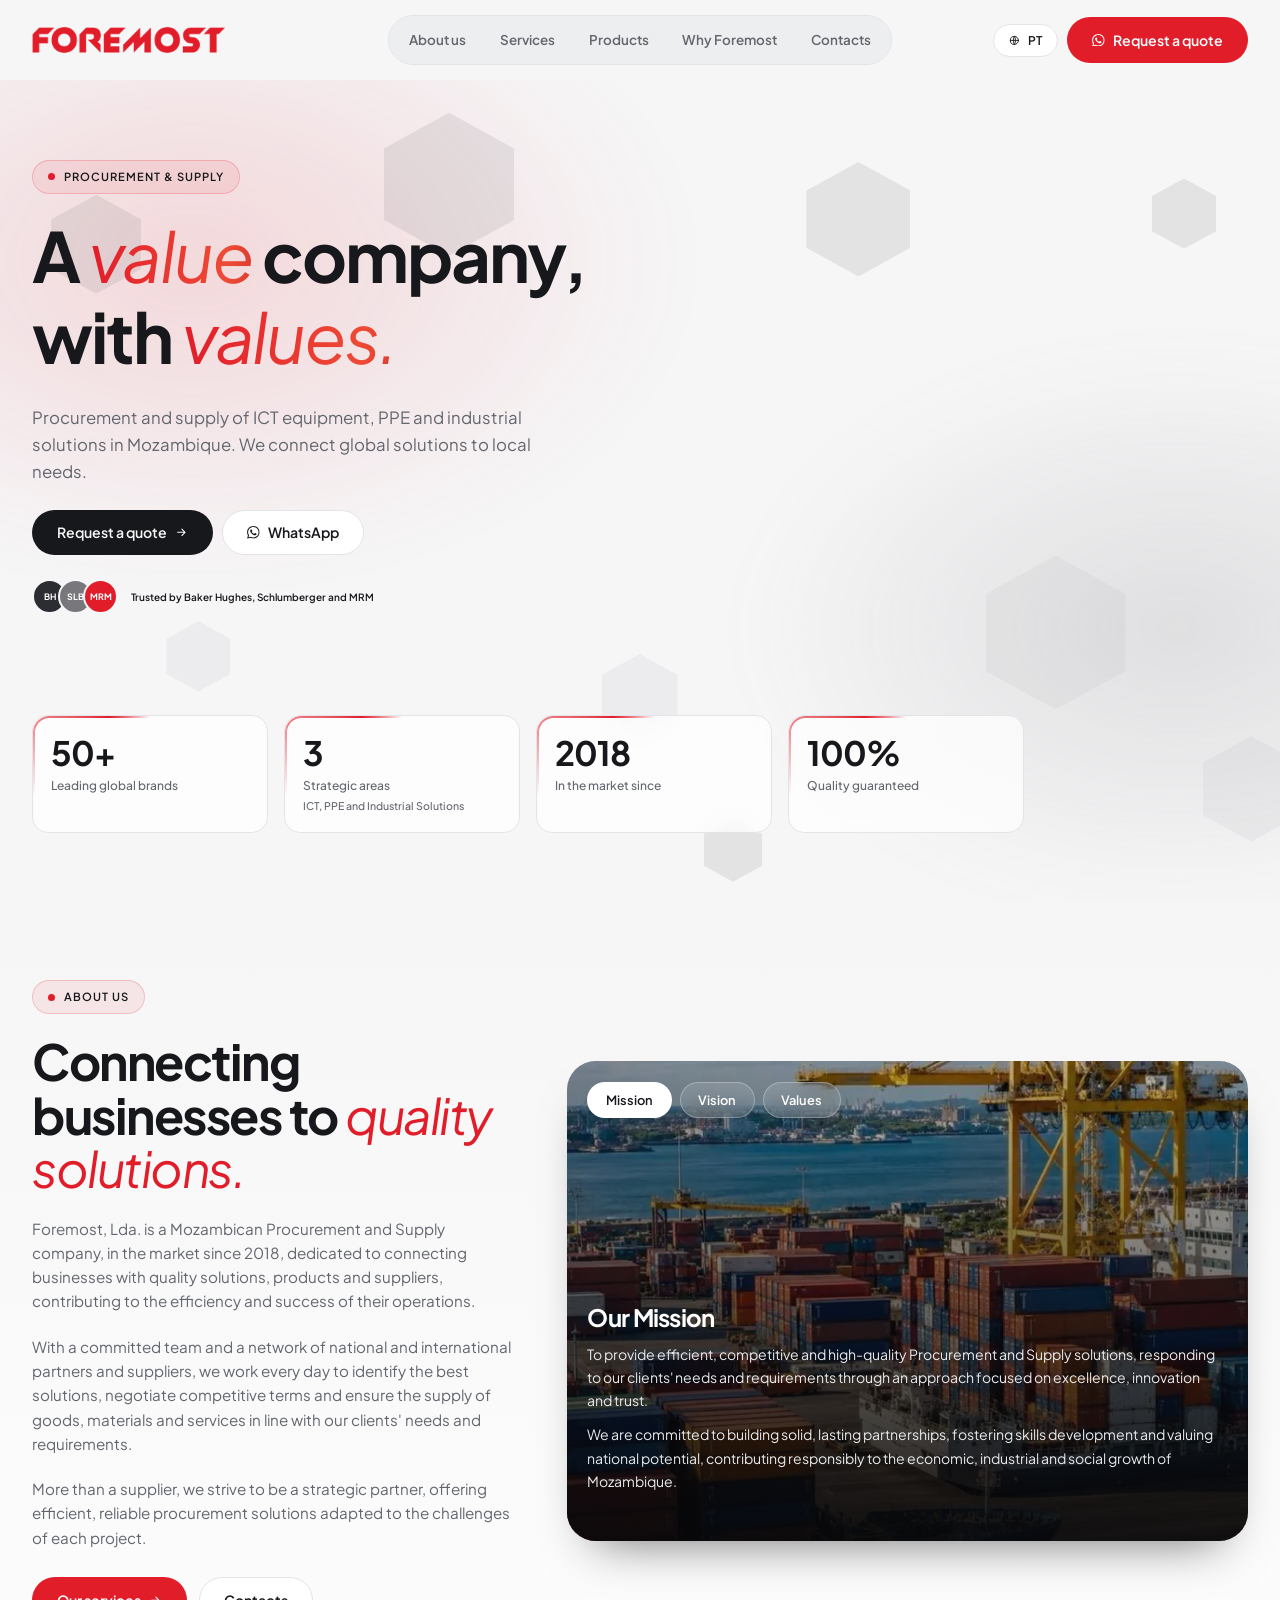
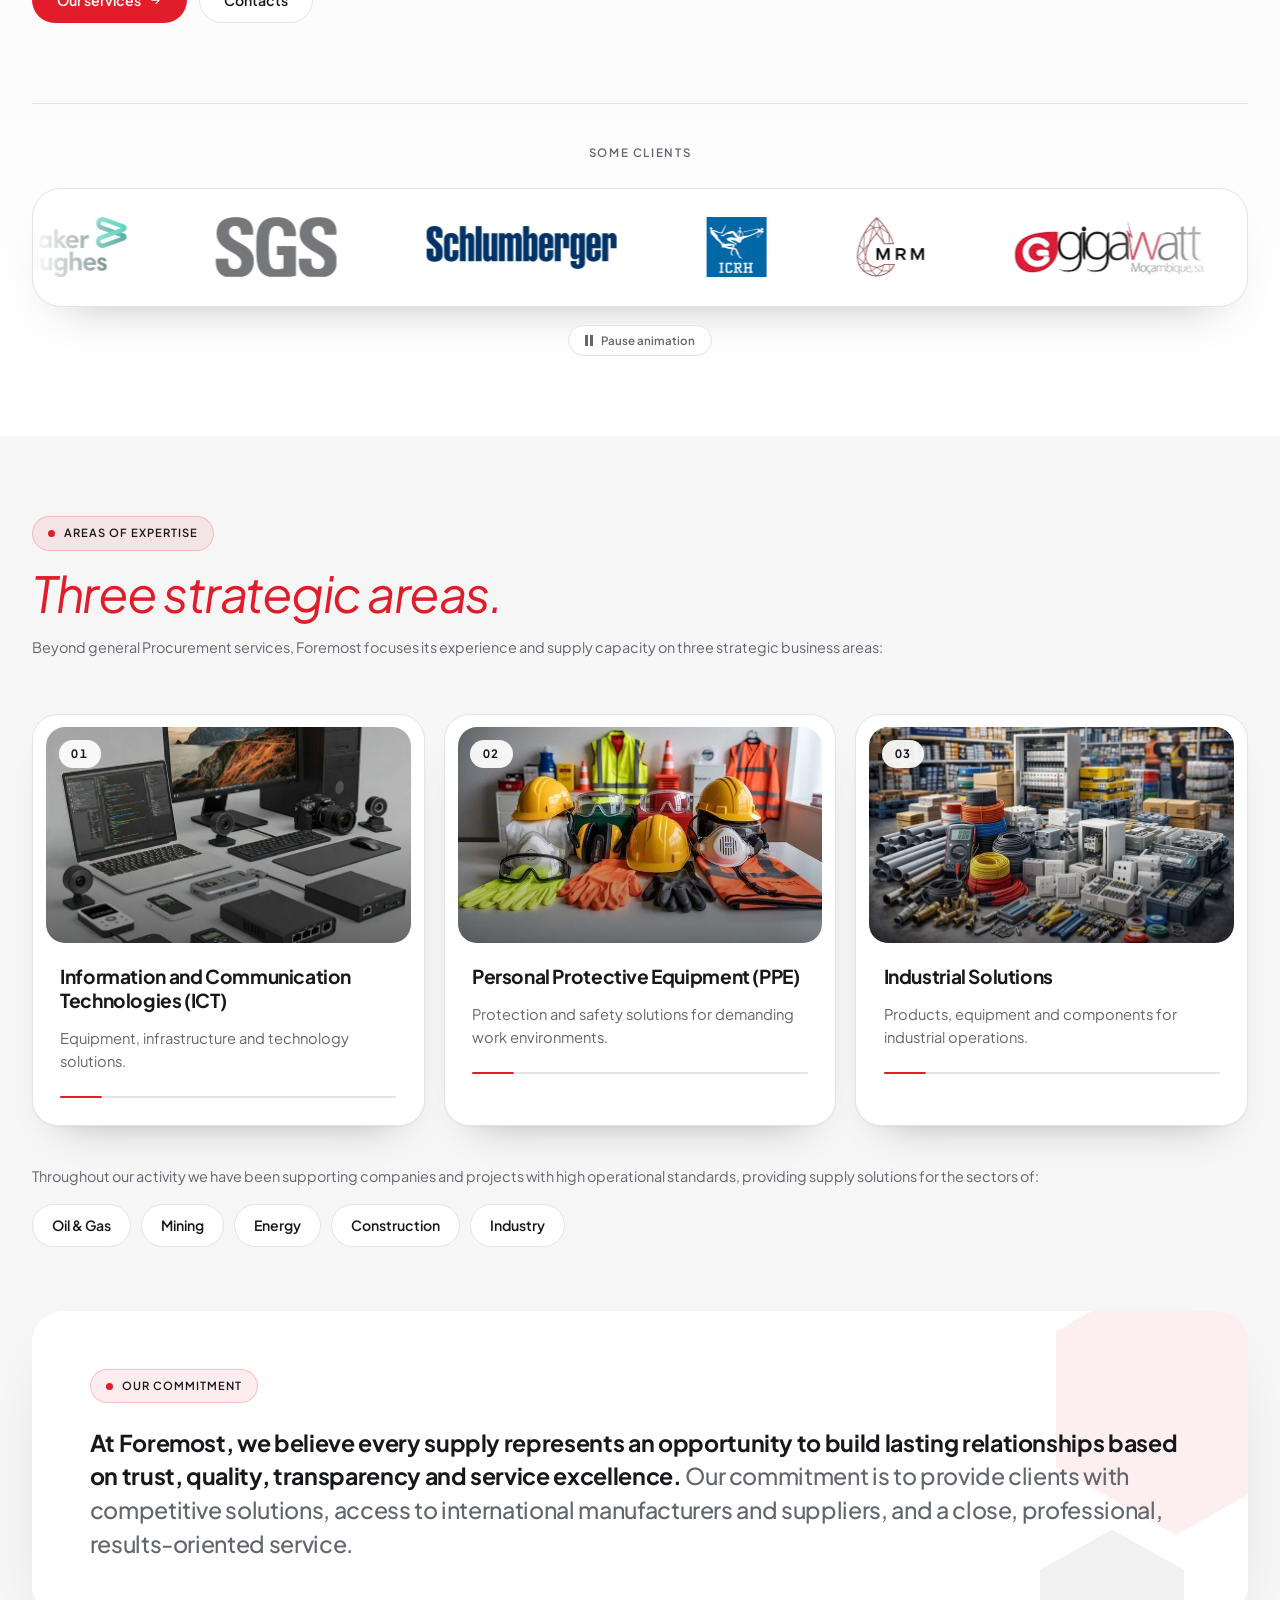
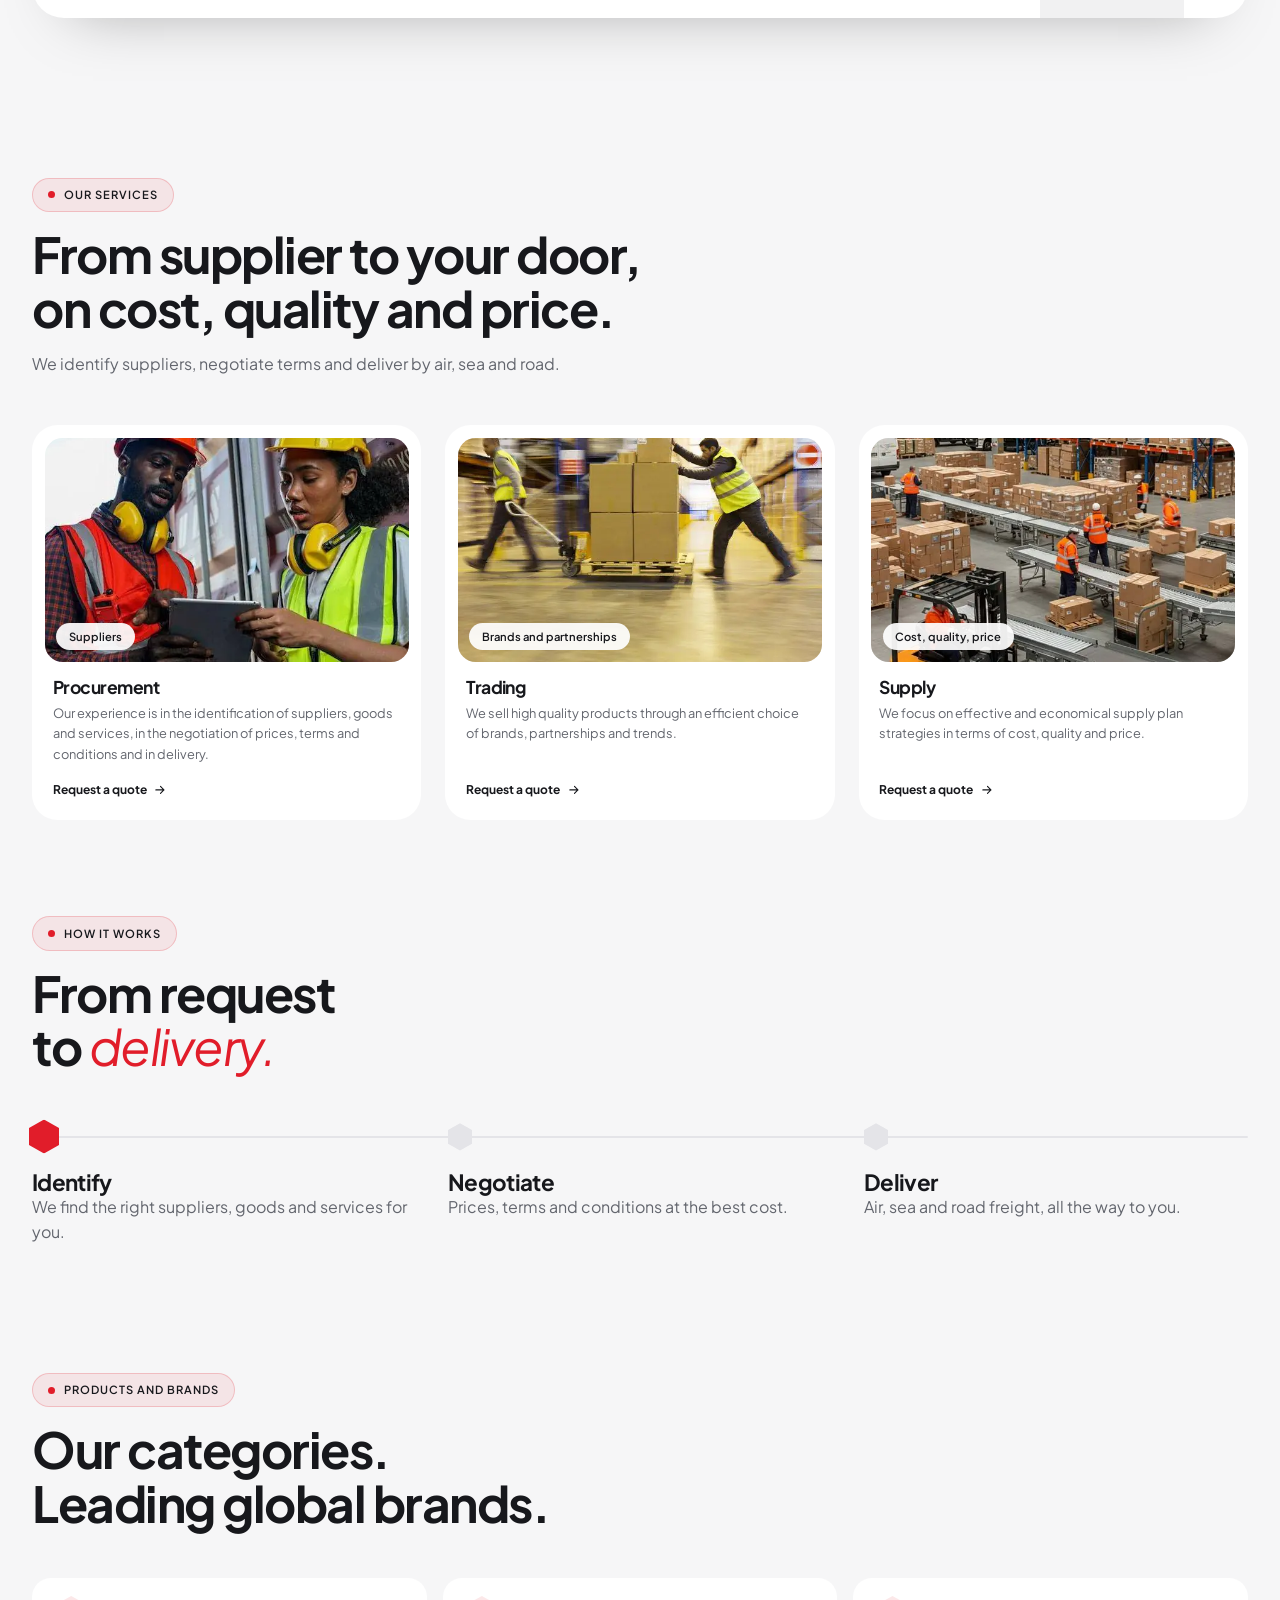
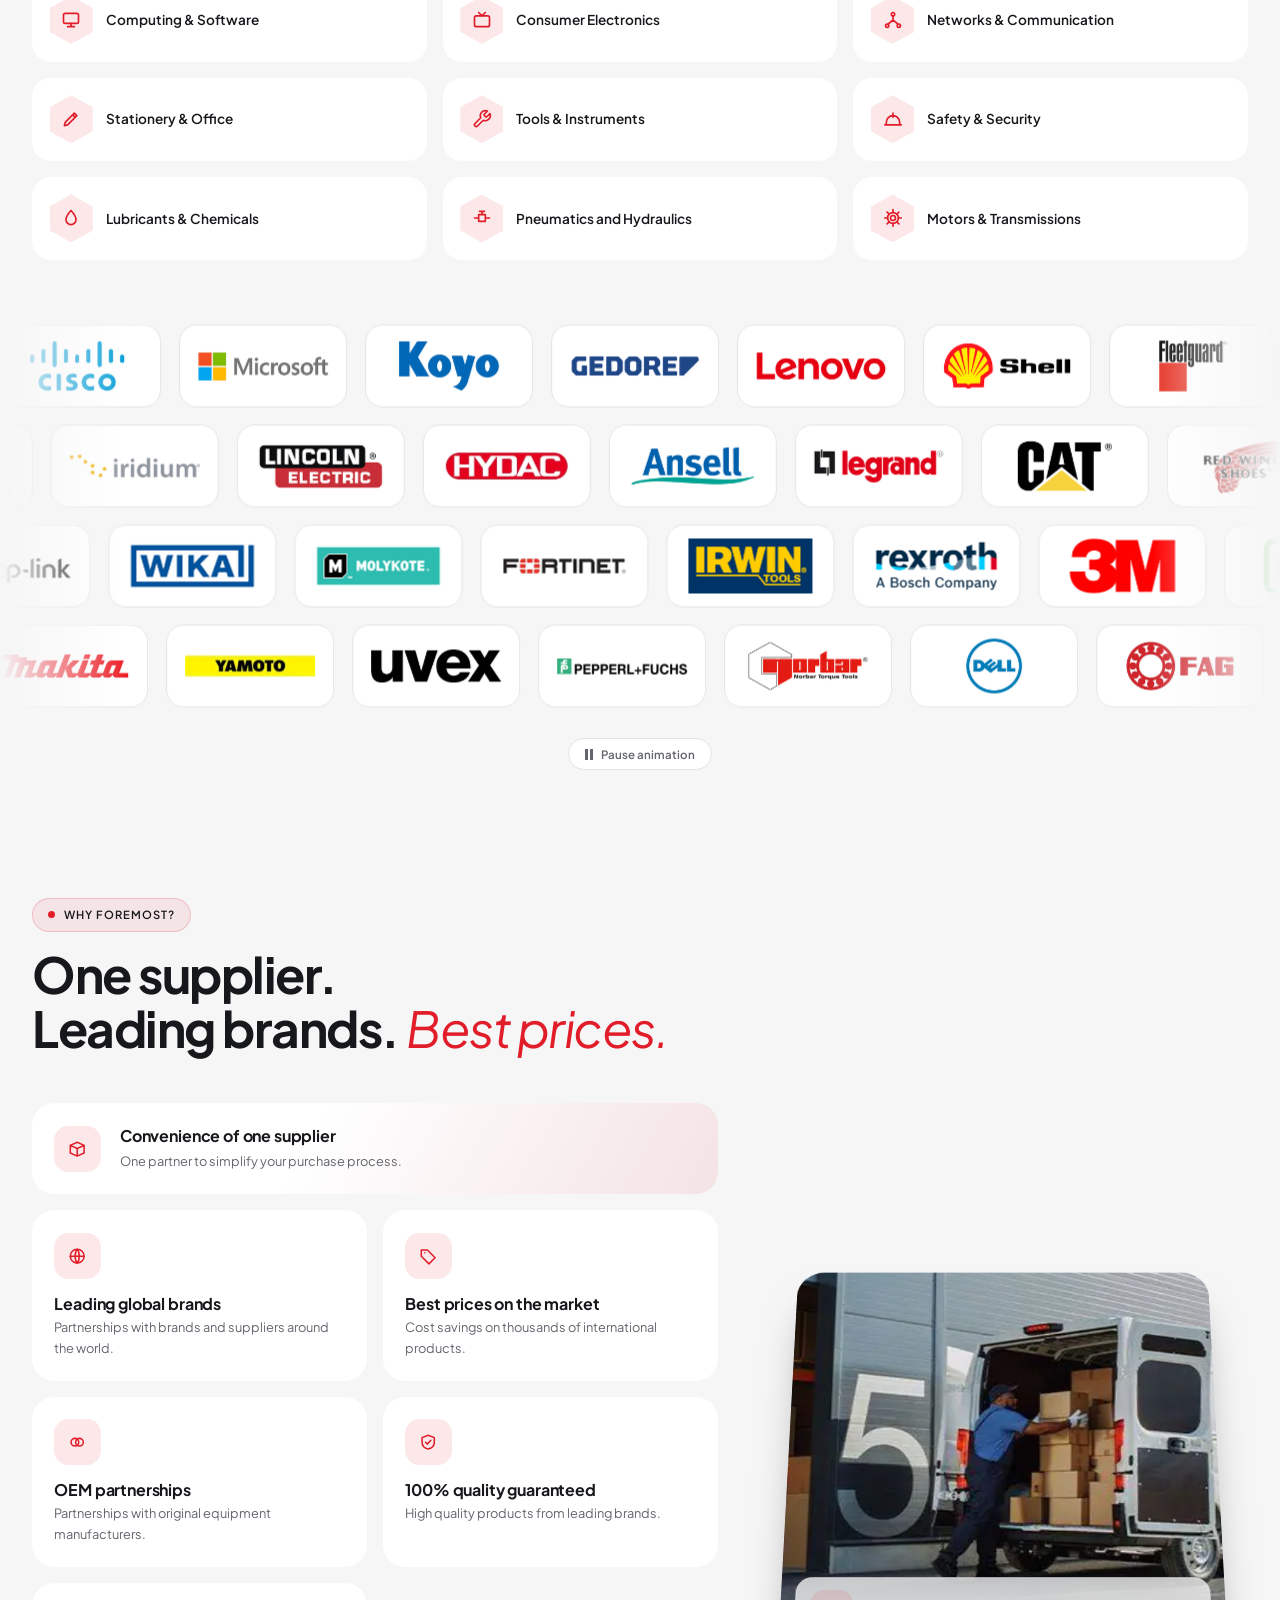
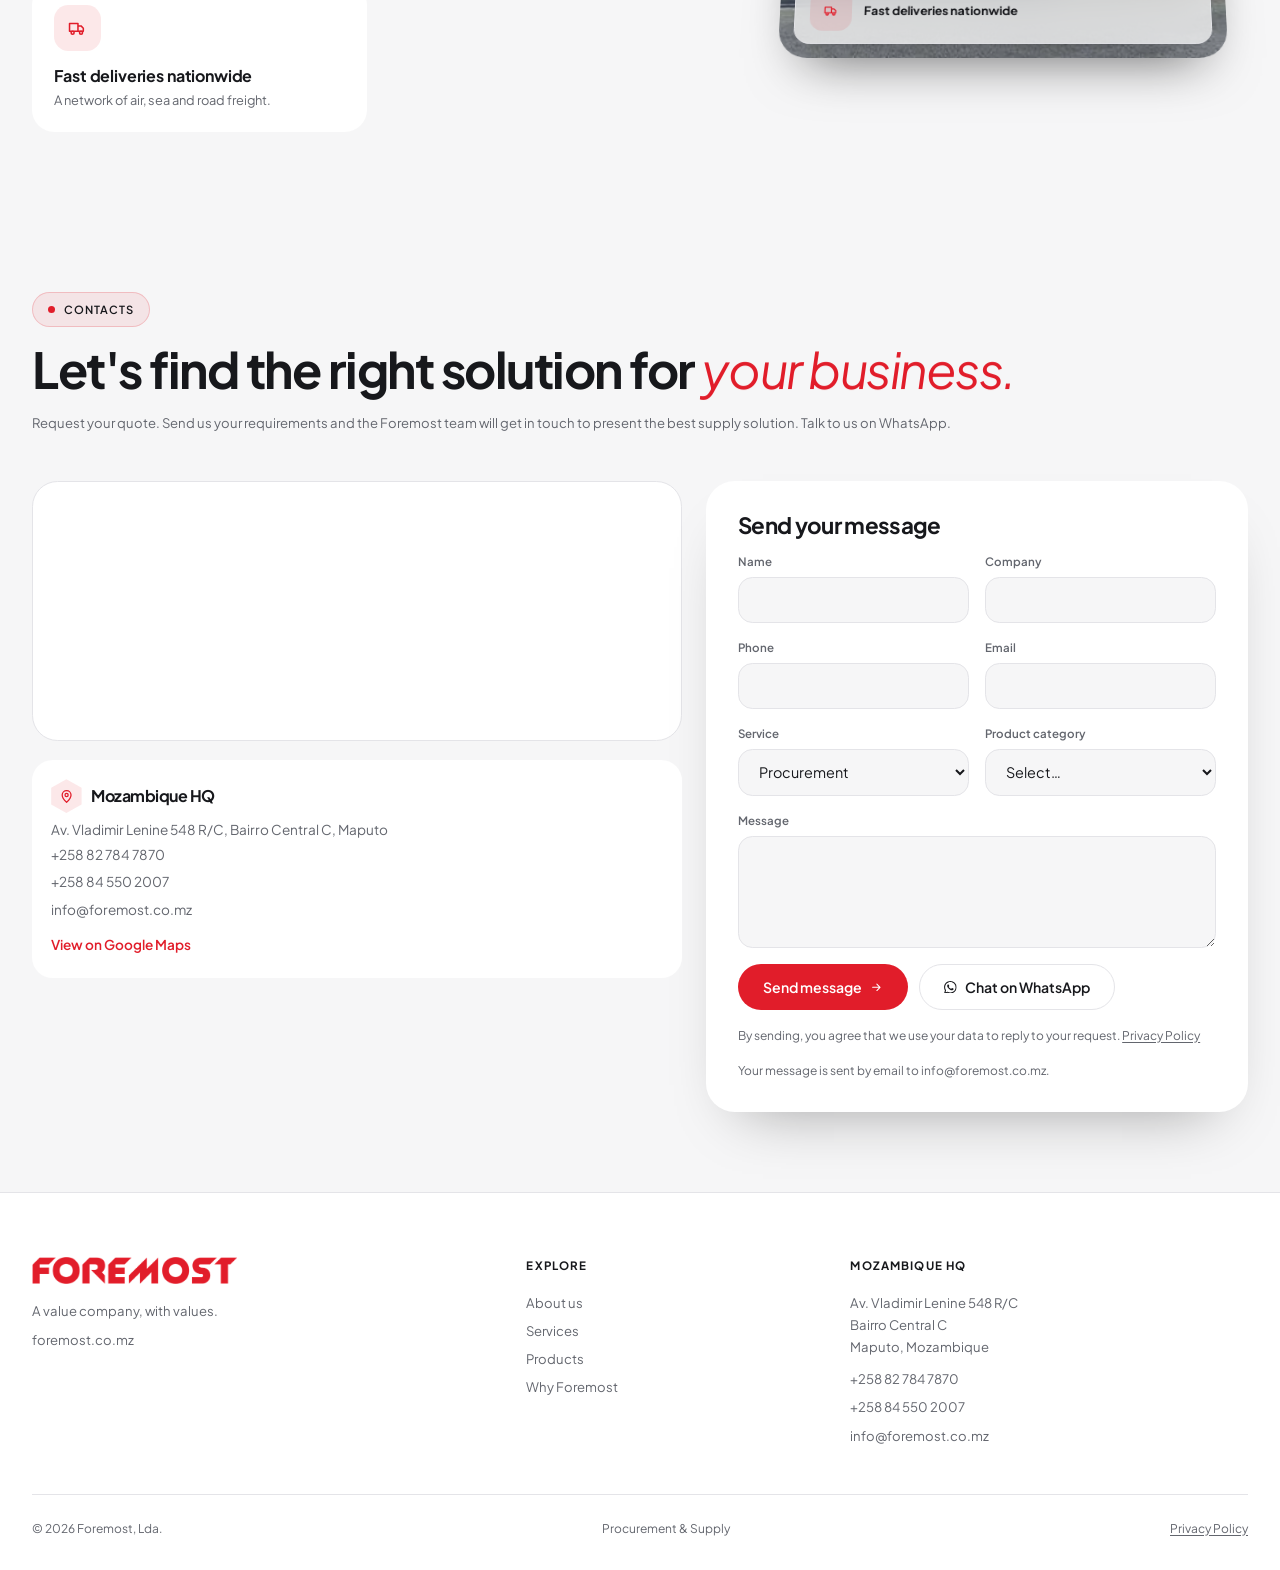
==== en/index.html @ 1b9dd045 "first commit" ====
<!DOCTYPE html>
<html lang="en">
<head>
<meta charset="utf-8">
<meta name="viewport" content="width=device-width,initial-scale=1,viewport-fit=cover">
<title>Foremost | Procurement &amp; Supply in Mozambique</title>
<meta name="description" content="Foremost, Lda. is a Mozambican procurement and supply company in Maputo. ICT, PPE and industrial solutions for oil &amp; gas, mining, energy and construction.">
<meta name="keywords" content="procurement Mozambique, industrial supply Mozambique, PPE supplier Maputo, ICT equipment supplier Maputo, electrical and industrial materials, oil and gas supplies, mining supplies, sourcing and supply, import equipment Mozambique, air sea road freight, procurement company Maputo, Foremost">
<meta name="author" content="Foremost, Lda.">
<meta name="robots" content="index,follow,max-image-preview:large,max-snippet:-1,max-video-preview:-1">
<meta name="theme-color" content="#f6f6f7">
<meta name="color-scheme" content="light">
<meta name="format-detection" content="telephone=no">
<link rel="canonical" href="https://foremost.co.mz/en/">
<link rel="alternate" hreflang="pt-MZ" href="https://foremost.co.mz/">
<link rel="alternate" hreflang="en" href="https://foremost.co.mz/en/">
<link rel="alternate" hreflang="x-default" href="https://foremost.co.mz/">
<meta property="og:type" content="website">
<meta property="og:site_name" content="Foremost">
<meta property="og:locale" content="en_US">
<meta property="og:locale:alternate" content="pt_PT">
<meta property="og:title" content="Foremost | Procurement &amp; Supply in Mozambique">
<meta property="og:description" content="Foremost, Lda. is a Mozambican procurement and supply company in Maputo. ICT, PPE and industrial solutions for oil &amp; gas, mining, energy and construction.">
<meta property="og:url" content="https://foremost.co.mz/en/">
<meta property="og:image" content="https://foremost.co.mz/assets/images/og-foremost.jpg">
<meta property="og:image:type" content="image/jpeg">
<meta property="og:image:width" content="1200">
<meta property="og:image:height" content="630">
<meta property="og:image:alt" content="Foremost: procurement and supply in Mozambique">
<meta name="twitter:card" content="summary_large_image">
<meta name="twitter:title" content="Foremost | Procurement &amp; Supply in Mozambique">
<meta name="twitter:description" content="Foremost, Lda. is a Mozambican procurement and supply company in Maputo. ICT, PPE and industrial solutions for oil &amp; gas, mining, energy and construction.">
<meta name="twitter:image" content="https://foremost.co.mz/assets/images/og-foremost.jpg">
<link rel="icon" href="../favicon.ico" sizes="any">
<link rel="icon" type="image/png" sizes="32x32" href="../assets/icons/favicon-32.png">
<link rel="apple-touch-icon" href="../assets/icons/apple-touch-icon.png">
<link rel="manifest" href="../manifest.webmanifest">
<link rel="preload" href="../assets/fonts/plus-jakarta-sans-latin-wght-normal.woff2" as="font" type="font/woff2" crossorigin>
<link rel="preload" href="../assets/fonts/plus-jakarta-sans-latin-wght-italic.woff2" as="font" type="font/woff2" crossorigin>
<link rel="stylesheet" href="../assets/css/styles.css?v=82f086fb">
<script>document.documentElement.classList.add('js');setTimeout(function(){var h=document.documentElement.classList;h.contains('ready')||h.remove('js')},6000)</script>
<script type="application/ld+json">{"@context":"https://schema.org","@graph":[{"@type":["Organization","LocalBusiness"],"@id":"https://foremost.co.mz/#organization","name":"Foremost","legalName":"Foremost, Lda.","url":"https://foremost.co.mz/","logo":{"@type":"ImageObject","url":"https://foremost.co.mz/assets/icons/icon-512.png","width":512,"height":512},"image":"https://foremost.co.mz/assets/images/og-foremost.jpg","slogan":"A value company, with values.","foundingDate":"2018","description":"Foremost, Lda. is a Mozambican procurement and supply company in Maputo. ICT, PPE and industrial solutions for oil & gas, mining, energy and construction.","email":"info@foremost.co.mz","telephone":["+258827847870","+258845502007"],"address":{"@type":"PostalAddress","streetAddress":"Av. Vladimir Lenine 548 R/C, Bairro Central C","addressLocality":"Maputo","addressCountry":"MZ"},"areaServed":{"@type":"Country","name":"Mozambique"},"knowsAbout":["Procurement","Supply","Trading","ICT equipment","Personal protective equipment (PPE)","Industrial solutions","Oil & Gas","Mining","Energy","Construction"],"contactPoint":[{"@type":"ContactPoint","contactType":"sales","telephone":"+258827847870","email":"info@foremost.co.mz","areaServed":"MZ","availableLanguage":["pt","en"]}],"hasOfferCatalog":{"@type":"OfferCatalog","name":"Services and product categories","itemListElement":[{"@type":"Offer","itemOffered":{"@type":"Service","name":"Procurement","provider":{"@id":"https://foremost.co.mz/#organization"},"areaServed":"MZ"}},{"@type":"Offer","itemOffered":{"@type":"Service","name":"Trading","provider":{"@id":"https://foremost.co.mz/#organization"},"areaServed":"MZ"}},{"@type":"Offer","itemOffered":{"@type":"Service","name":"Supply","provider":{"@id":"https://foremost.co.mz/#organization"},"areaServed":"MZ"}},{"@type":"OfferCatalog","name":"Computing & Software"},{"@type":"OfferCatalog","name":"Consumer Electronics"},{"@type":"OfferCatalog","name":"Networks & Communication"},{"@type":"OfferCatalog","name":"Stationery & Office"},{"@type":"OfferCatalog","name":"Tools & Instruments"},{"@type":"OfferCatalog","name":"Safety & Security"},{"@type":"OfferCatalog","name":"Lubricants & Chemicals"},{"@type":"OfferCatalog","name":"Pneumatics and Hydraulics"},{"@type":"OfferCatalog","name":"Motors & Transmissions"}]}},{"@type":"WebSite","@id":"https://foremost.co.mz/#website","url":"https://foremost.co.mz/","name":"Foremost","inLanguage":["pt-MZ","en"],"publisher":{"@id":"https://foremost.co.mz/#organization"}},{"@type":"WebPage","@id":"https://foremost.co.mz/en/#webpage","url":"https://foremost.co.mz/en/","name":"Foremost | Procurement & Supply in Mozambique","description":"Foremost, Lda. is a Mozambican procurement and supply company in Maputo. ICT, PPE and industrial solutions for oil & gas, mining, energy and construction.","inLanguage":"en","isPartOf":{"@id":"https://foremost.co.mz/#website"},"about":{"@id":"https://foremost.co.mz/#organization"},"primaryImageOfPage":{"@type":"ImageObject","url":"https://foremost.co.mz/assets/images/og-foremost.jpg"}}]}</script>
</head>
<body>
<a class="skip" href="#main">Skip to content</a><i aria-hidden="true" id="pg"></i><svg aria-hidden="true" height="0" style="position:absolute" width="0"><defs><symbol id="a" viewBox="0 0 24 24"><path d="M5 12h14M13 6l6 6-6 6"></path></symbol>
<symbol id="mn" viewBox="0 0 24 24"><path d="M4 7h16M4 12h16M4 17h16"></path></symbol>
<symbol id="bx" viewBox="0 0 24 24"><path d="M3 7l9-4 9 4-9 4-9-4zM3 7v10l9 4 9-4V7M12 11v10"></path></symbol>
<symbol id="gl" viewBox="0 0 24 24"><circle cx="12" cy="12" r="9"></circle><path d="M3 12h18M12 3c3.5 3.5 3.5 14.5 0 18M12 3c-3.5 3.5-3.5 14.5 0 18"></path></symbol>
<symbol id="tg" viewBox="0 0 24 24"><path d="M3 12V4h8l10 10-8 8L3 12zM7.5 7.5h.01"></path></symbol>
<symbol id="lk" viewBox="0 0 24 24"><circle cx="9" cy="12" r="5"></circle><circle cx="15" cy="12" r="5"></circle></symbol>
<symbol id="sh" viewBox="0 0 24 24"><path d="M12 3l8 3v6c0 5-3.5 8-8 9-4.5-1-8-4-8-9V6l8-3zM8.5 12l2.5 2.5 4.5-5"></path></symbol>
<symbol id="tr" viewBox="0 0 24 24"><path d="M2 6h11v10H2zM13 9h4l3 3v4h-7"></path><circle cx="6" cy="18" r="2"></circle><circle cx="17" cy="18" r="2"></circle></symbol>
<symbol id="sp" viewBox="0 0 24 24"><path d="M3 17l2 3h14l2-3-9-3-9 3zM6 13V8h12v5M12 4v4"></path></symbol>
<symbol id="pl" viewBox="0 0 24 24"><path d="M21 16v-2l-8-5V4a1.5 1.5 0 00-3 0v5l-8 5v2l8-2.5V19l-2 1.5V22l3.5-1 3.5 1v-1.5L13 19v-5.5l8 2.5z"></path></symbol>
<symbol id="c0" viewBox="0 0 24 24"><rect height="12" rx="2" width="18" x="3" y="4"></rect><path d="M8 20h8M12 16v4"></path></symbol>
<symbol id="c1" viewBox="0 0 24 24"><rect height="13" rx="2" width="18" x="3" y="7"></rect><path d="M8 3l4 4 4-4"></path></symbol>
<symbol id="c2" viewBox="0 0 24 24"><circle cx="12" cy="5" r="2"></circle><circle cx="5" cy="19" r="2"></circle><circle cx="19" cy="19" r="2"></circle><path d="M12 7v5M12 12l-6 5M12 12l6 5"></path></symbol>
<symbol id="c3" viewBox="0 0 24 24"><path d="M4 20l1-4L16 5l3 3L8 19l-4 1zM14 7l3 3"></path></symbol>
<symbol id="c4" viewBox="0 0 24 24"><path d="M3 11v2a1 1 0 001 1h2l7 4V6L6 10H4a1 1 0 00-1 1zM16 9a4 4 0 010 6M19 7a7 7 0 010 10"></path></symbol>
<symbol id="c5" viewBox="0 0 24 24"><path d="M14.7 6.3a1 1 0 000 1.4l1.6 1.6a1 1 0 001.4 0l3.77-3.77a6 6 0 01-7.94 7.94l-6.91 6.91a2.12 2.12 0 01-3-3l6.91-6.91a6 6 0 017.94-7.94l-3.76 3.76z"></path></symbol>
<symbol id="c6" viewBox="0 0 24 24"><path d="M12 3l1.8 5.2L19 10l-5.2 1.8L12 17l-1.8-5.2L5 10l5.2-1.8zM19 16l.8 2.2L22 19l-2.2.8L19 22l-.8-2.2L16 19l2.2-.8z"></path></symbol>
<symbol id="c7" viewBox="0 0 24 24"><path d="M2 19h20M4 19v-3a8 8 0 0116 0v3M12 5v5"></path></symbol>
<symbol id="c8" viewBox="0 0 24 24"><path d="M12 3s6 6.5 6 11a6 6 0 01-12 0c0-4.5 6-11 6-11z"></path></symbol>
<symbol id="c9" viewBox="0 0 24 24"><path d="M3 12h5M16 12h5M8 8h8v8H8zM12 8V4M9 4h6"></path></symbol>
<symbol id="c10" viewBox="0 0 24 24"><path d="M9 3h6M10 3v6L4.5 19a1.5 1.5 0 001.3 2.2h12.4a1.5 1.5 0 001.3-2.2L14 9V3M7.5 15h9"></path></symbol>
<symbol id="c11" viewBox="0 0 24 24"><circle cx="12" cy="12" r="3"></circle><circle cx="12" cy="12" r="6.5"></circle><path d="M12 2v3.5M12 18.5V22M2 12h3.5M18.5 12H22M4.9 4.9l2.5 2.5M16.6 16.6l2.5 2.5M4.9 19.1l2.5-2.5M16.6 7.4l2.5-2.5"></path></symbol>
<symbol id="wa" viewBox="0 0 24 24"><path d="M17.472 14.382c-.297-.149-1.758-.867-2.03-.967-.273-.099-.471-.148-.67.15-.197.297-.767.966-.94 1.164-.173.199-.347.223-.644.075-.297-.15-1.255-.463-2.39-1.475-.883-.788-1.48-1.761-1.653-2.059-.173-.297-.018-.458.13-.606.134-.133.298-.347.446-.52.149-.174.198-.298.298-.497.099-.198.05-.371-.025-.52-.075-.149-.669-1.612-.916-2.207-.242-.579-.487-.5-.669-.51-.173-.008-.371-.01-.57-.01-.198 0-.52.074-.792.372-.272.297-1.04 1.016-1.04 2.479 0 1.462 1.065 2.875 1.213 3.074.149.198 2.096 3.2 5.077 4.487.709.306 1.262.489 1.694.625.712.227 1.36.195 1.871.118.571-.085 1.758-.719 2.006-1.413.248-.694.248-1.289.173-1.413-.074-.124-.272-.198-.57-.347m-5.421 7.403h-.004a9.87 9.87 0 01-5.031-1.378l-.361-.214-3.741.982.998-3.648-.235-.374a9.86 9.86 0 01-1.51-5.26c.001-5.45 4.436-9.884 9.888-9.884 2.64 0 5.122 1.03 6.988 2.898a9.825 9.825 0 012.893 6.994c-.003 5.45-4.437 9.884-9.885 9.884m8.413-18.297A11.815 11.815 0 0012.05 0C5.495 0 .16 5.335.157 11.892c0 2.096.547 4.142 1.588 5.945L.057 24l6.305-1.654a11.882 11.882 0 005.683 1.448h.005c6.554 0 11.89-5.335 11.893-11.893a11.821 11.821 0 00-3.48-8.413Z"></path></symbol>
<symbol id="pn" viewBox="0 0 24 24"><path d="M12 21s7-6.2 7-11.5A7 7 0 005 9.5C5 14.8 12 21 12 21z"></path><circle cx="12" cy="9.5" r="2.5"></circle></symbol>
</defs></svg>
<header class="nv"><div class="w"><a aria-label="Foremost, home page" href="./"><img alt="Foremost" class="lg-h" decoding="async" fetchpriority="high" height="69" src="../assets/images/foremost-logo.webp" width="520"/></a><nav aria-label="Main" class="nk"><i class="nb"></i><a href="#sobre">About us</a><a href="#servicos">Services</a><a href="#produtos">Products</a><a href="#porque">Why Foremost</a><a href="#contactos">Contacts</a></nav>
<div style="display:flex;gap:.6rem;align-items:center"><a class="b o sm" data-base="../" href="../" hreflang="pt" id="lg" lang="pt"><svg aria-hidden="true" class="i" focusable="false"><use href="#gl"></use></svg>
<b>PT</b><span class="sr-only"> (Português)</span></a><a class="b r hd wl" href="https://wa.me/258827847870?text=Hello%20Foremost%21%20I%20would%20like%20to%20request%20a%20quote." rel="noopener noreferrer" target="_blank"><svg aria-hidden="true" class="i wa" focusable="false"><use href="#wa"></use></svg>
<span>Request a quote</span><span class="sr-only"> (opens WhatsApp in a new window)</span></a><button aria-controls="sm" aria-expanded="false" aria-haspopup="dialog" aria-label="Menu" class="b o sm" id="mbt" type="button"><span>Menu</span><i class="sm-ic"></i></button></div>
</div>
</header>
<div aria-label="Menu" aria-modal="true" id="sm" role="dialog"><div aria-hidden="true" class="sm-bd"></div>
<div aria-hidden="true" class="sm-pre" style="background:#b5b5b9"></div>
<div aria-hidden="true" class="sm-pre" style="background:#e11d2a"></div>
<nav aria-label="Menu" class="sm-p"><button aria-label="Close menu" class="b o sm sm-x" type="button"><span>Close</span><i class="sm-ic"></i></button><ul class="sm-l"><li><a href="#"><span class="sm-it">Home</span></a></li>
<li><a href="#sobre"><span class="sm-it">About us</span></a></li>
<li><a href="#servicos"><span class="sm-it">Services</span></a></li>
<li><a href="#produtos"><span class="sm-it">Products</span></a></li>
<li><a href="#porque"><span class="sm-it">Why Foremost</span></a></li>
<li><a href="#contactos"><span class="sm-it">Contacts</span></a></li>
</ul>
<div class="sm-b"><a class="b r sm-c wl" href="https://wa.me/258827847870?text=Hello%20Foremost%21%20I%20would%20like%20to%20request%20a%20quote." rel="noopener noreferrer" target="_blank"><span>Request a quote</span><svg aria-hidden="true" class="i" focusable="false"><use href="#a"></use></svg>
<span class="sr-only"> (opens WhatsApp in a new window)</span></a><div class="sm-s"><h4>Contacts</h4>
<a href="mailto:info@foremost.co.mz">info@foremost.co.mz</a><a href="tel:+258827847870">+258&nbsp;82&nbsp;784&nbsp;7870</a><a href="tel:+258845502007">+258&nbsp;84&nbsp;550&nbsp;2007</a><a href="https://foremost.co.mz/">foremost.co.mz</a></div>
</div>
</nav>
</div>
<main id="main" tabindex="-1"><section aria-labelledby="h-hero" class="hero"><div aria-hidden="true" class="hxs"></div>
<div class="w"><div class="hg"><div class="hl"><span class="pill fi" style="--i:0">Procurement &amp; Supply</span><h1 id="h-hero"><span class="ln" style="--i:0"><b>A <em>value</em> company,</b></span> <span class="ln" style="--i:1"><b>with <em>values.</em></b></span></h1>
<p class="fi" style="--i:2">Procurement and supply of ICT equipment, PPE and industrial solutions in Mozambique. We connect global solutions to local needs.</p>
<div class="fm fi" style="--i:3"><a class="b wl" href="https://wa.me/258827847870?text=Hello%20Foremost%21%20I%20would%20like%20to%20request%20a%20quote." rel="noopener noreferrer" target="_blank"><span>Request a quote</span><svg aria-hidden="true" class="i" focusable="false"><use href="#a"></use></svg>
<span class="sr-only"> (opens WhatsApp in a new window)</span></a><a class="b o wl" href="https://wa.me/258827847870?text=Hello%20Foremost%21%20I%20would%20like%20to%20request%20a%20quote." rel="noopener noreferrer" target="_blank"><svg aria-hidden="true" class="i wa" focusable="false"><use href="#wa"></use></svg>
<span>WhatsApp</span><span class="sr-only"> (opens WhatsApp in a new window)</span></a></div>
<div class="av fi" style="--i:4"><span aria-hidden="true"><b style="background:#2b2d33">BH</b><b style="background:#77777c">SLB</b><b style="background:var(--red)">MRM</b></span><small>Trusted by Baker Hughes, Schlumberger and MRM</small></div>
</div>
<div class="rc"><div class="gv"><canvas aria-label="3D globe with cargo routes to Maputo" id="gc" role="img"></canvas></div>
</div>
</div>
<div class="st4 st"><div class="sc"><b><span class="n" data-s="+" data-to="50">50+</span></b><span>Leading global brands</span></div>
<div class="sc"><b><span class="n" data-to="3">3</span></b><span>Strategic areas</span><small>ICT, PPE and Industrial Solutions</small></div>
<div class="sc"><b><span class="n" data-to="2018">2018</span></b><span>In the market since</span></div>
<div class="sc"><b><span class="n" data-s="%" data-to="100">100%</span></b><span>Quality guaranteed</span></div>
</div>
</div>
</section>
<section aria-labelledby="h-sobre" class="sec g2" id="sobre"><div class="w"><div class="mg"><div class="rv"><span class="pill">About us</span><h2 id="h-sobre">Connecting businesses to <em>quality solutions.</em></h2>
<p>Foremost, Lda. is a Mozambican Procurement and Supply company, in the market since 2018, dedicated to connecting businesses with quality solutions, products and suppliers, contributing to the efficiency and success of their operations.</p>
<p>With a committed team and a network of national and international partners and suppliers, we work every day to identify the best solutions, negotiate competitive terms and ensure the supply of goods, materials and services in line with our clients' needs and requirements.</p>
<p>More than a supplier, we strive to be a strategic partner, offering efficient, reliable procurement solutions adapted to the challenges of each project.</p>
<div class="bs"><a class="b r" href="#servicos"><span>Our services</span><svg aria-hidden="true" class="i" focusable="false"><use href="#a"></use></svg>
</a><a class="b o" href="#contactos">Contacts</a></div>
</div>
<div class="mv rv" id="mv"><img alt="Port with cranes and containers" class="on" decoding="async" height="1300" loading="lazy" src="../assets/images/photos/porto-com-guindastes-e-contentores.webp" width="731"/><img alt="Air cargo at an airport at dusk" decoding="async" height="414" loading="lazy" src="../assets/images/photos/carga-aerea-num-aeroporto-ao-anoitecer.webp" width="736"/><img alt="Container ship at sea" decoding="async" height="1051" loading="lazy" src="../assets/images/photos/navio-porta-contentores-no-mar.webp" width="736"/><div aria-label="Mission, vision and values" class="mvt" role="tablist"><button aria-controls="pnl-m" aria-selected="true" class="on" id="tab-m" role="tab" tabindex="0" type="button">Mission</button><button aria-controls="pnl-v" aria-selected="false" id="tab-v" role="tab" tabindex="-1" type="button">Vision</button><button aria-controls="pnl-a" aria-selected="false" id="tab-a" role="tab" tabindex="-1" type="button">Values</button></div>
<div class="mvx"><div aria-labelledby="tab-m" class="mvp on" id="pnl-m" role="tabpanel" tabindex="0"><h3>Our Mission</h3>
<p>To provide efficient, competitive and high-quality Procurement and Supply solutions, responding to our clients' needs and requirements through an approach focused on excellence, innovation and trust.</p>
<p>We are committed to building solid, lasting partnerships, fostering skills development and valuing national potential, contributing responsibly to the economic, industrial and social growth of Mozambique.</p>
</div>
<div aria-labelledby="tab-v" class="mvp" id="pnl-v" role="tabpanel" tabindex="0"><h3>Our Vision</h3>
<p>To be a national benchmark in Procurement and Supply, recognised for the excellence of our products and services, the trust of our clients and partners and our ability to meet the demands of a constantly evolving market.</p>
<p>We aim to contribute to the industrial development of Mozambique, promoting the growth of local skills, establishing international strategic partnerships and providing competitive, innovative and high value-added solutions.</p>
</div>
<div aria-labelledby="tab-a" class="mvp" id="pnl-a" role="tabpanel" tabindex="0"><h3>Our Values</h3>
<p>Foremost's values reflect the principles that guide our conduct, underpin our business relationships and define how we work with clients, partners and suppliers.</p>
<p>We believe that sustainable success is built on integrity, trust, excellence and commitment. These principles are present in every decision, negotiation and supply, guiding us in creating lasting relationships and delivering solutions that add value for our clients.</p>
<div class="chips"><span>Integrity</span><span>Trust</span><span>Excellence</span><span>Commitment</span></div>
</div>
</div>
</div>
</div>
<div class="cl rv"><p>Some clients</p>
<div class="ll"><div class="lw"><div class="lt"><img alt="Baker Hughes" decoding="async" height="60" loading="lazy" src="../assets/images/clients/baker-hughes.webp" style="width:103px;height:60px" width="103"/><img alt="SGS" decoding="async" height="60" loading="lazy" src="../assets/images/clients/sgs.webp" style="width:121px;height:60px" width="121"/><img alt="Schlumberger" decoding="async" height="43" loading="lazy" src="../assets/images/clients/schlumberger.webp" style="width:190px;height:43px" width="190"/><img alt="ICRH" decoding="async" height="60" loading="lazy" src="../assets/images/clients/icrh.webp" style="width:60px;height:60px" width="60"/><img alt="Montepuez Ruby Mining" decoding="async" height="60" loading="lazy" src="../assets/images/clients/montepuez-ruby-mining.webp" style="width:69px;height:60px" width="69"/><img alt="Gigawatt Moçambique, SA" decoding="async" height="55" loading="lazy" src="../assets/images/clients/gigawatt-mocambique-sa.webp" style="width:190px;height:55px" width="190"/><img alt="Rönesans" decoding="async" height="39" loading="lazy" src="../assets/images/clients/ronesans.webp" style="width:190px;height:39px" width="190"/><img alt="MSI — A Tetra Tech Company" decoding="async" height="60" loading="lazy" src="../assets/images/clients/msi-a-tetra-tech-company.webp" style="width:171px;height:60px" width="171"/><img alt="Superfert" decoding="async" height="60" loading="lazy" src="../assets/images/clients/superfert.webp" style="width:98px;height:60px" width="98"/><img alt="Mozambique Rovuma Venture" decoding="async" height="60" loading="lazy" src="../assets/images/clients/mozambique-rovuma-venture.webp" style="width:190px;height:60px" width="190"/><img alt="Meridian" decoding="async" height="51" loading="lazy" src="../assets/images/clients/meridian.webp" style="width:190px;height:51px" width="190"/><img alt="Abaricom" decoding="async" height="60" loading="lazy" src="../assets/images/clients/abaricom.webp" style="width:167px;height:60px" width="167"/></div>
</div>
</div>
<button aria-pressed="false" class="pz" data-pause="Pause animation" data-play="Resume animation" type="button">Pause animation</button></div>
</div>
</section>
<section aria-labelledby="h-especializacao" class="sec" id="especializacao" style="padding-bottom:2rem"><div class="w"><div class="sh rv"><span class="pill">Areas of expertise</span><h2 id="h-especializacao"><em>Three strategic areas.</em></h2>
<p class="ai">Beyond general Procurement services, Foremost focuses its experience and supply capacity on three strategic business areas:</p>
</div>
<div class="ag st"><article class="ac f tl"><div class="ap"><img alt="IT and electronic equipment" decoding="async" height="736" loading="lazy" src="../assets/images/photos/equipamentos-informaticos-e-eletronicos.webp" width="736"/><span class="no">01</span></div>
<div class="ab"><h3>Information and Communication Technologies (ICT)</h3>
<p>Equipment, infrastructure and technology solutions.</p>
<i class="bar"></i></div>
</article>
<article class="ac f tl"><div class="ap"><img alt="Personal protective equipment" decoding="async" height="412" loading="lazy" src="../assets/images/photos/equipamentos-de-proteccao-individual.webp" width="734"/><span class="no">02</span></div>
<div class="ab"><h3>Personal Protective Equipment (PPE)</h3>
<p>Protection and safety solutions for demanding work environments.</p>
<i class="bar"></i></div>
</article>
<article class="ac f tl"><div class="ap"><img alt="Electrical and industrial materials" decoding="async" height="490" loading="lazy" src="../assets/images/photos/materiais-electricos-e-industriais.webp" width="735"/><span class="no">03</span></div>
<div class="ab"><h3>Industrial Solutions</h3>
<p>Products, equipment and components for industrial operations.</p>
<i class="bar"></i></div>
</article>
</div>
<div class="sx rv"><p>Throughout our activity we have been supporting companies and projects with high operational standards, providing supply solutions for the sectors of:</p>
<div class="chips"><span>Oil &amp; Gas</span><span>Mining</span><span>Energy</span><span>Construction</span><span>Industry</span></div>
</div>
</div>
</section>
<section aria-label="Our commitment" class="sec" id="compromisso" style="padding-top:2rem"><div class="w"><div class="cm rv"><span class="pill">Our Commitment</span><p class="big">At Foremost, we believe every supply represents an opportunity to build lasting relationships based on trust, quality, transparency and service excellence. <span class="cn2">Our commitment is to provide clients with competitive solutions, access to international manufacturers and suppliers, and a close, professional, results-oriented service.</span></p>
</div>
</div>
</section>
<section aria-labelledby="h-servicos" class="sec" id="servicos"><div class="w"><div class="sh rv"><span class="pill">Our services</span><h2 id="h-servicos">From supplier to your door,<br/>on cost, quality and price.</h2>
<p>We identify suppliers, negotiate terms and deliver by air, sea and road.</p>
</div>
<div class="sg st"><article class="sv tl"><div><div class="si"><img alt="Team checking cargo in a container" decoding="async" height="417" loading="lazy" src="../assets/images/photos/equipa-a-verificar-carga-num-contentor.webp" width="626"/><span>Suppliers</span></div>
<h3>Procurement</h3>
<p>Our experience is in the identification of suppliers, goods and services, in the negotiation of prices, terms and conditions and in delivery.</p>
</div>
<a class="lm wl" href="https://wa.me/258827847870?text=Hello%20Foremost%21%20I%20would%20like%20to%20request%20a%20quote." rel="noopener noreferrer" target="_blank"><span>Request a quote</span><svg aria-hidden="true" class="i" focusable="false"><use href="#a"></use></svg>
<span class="sr-only"> (opens WhatsApp in a new window)</span></a></article>
<article class="sv tl"><div><div class="si"><img alt="Staff moving pallets" decoding="async" height="490" loading="lazy" src="../assets/images/photos/colaboradores-a-movimentar-paletes.webp" width="736"/><span>Brands and partnerships</span></div>
<h3>Trading</h3>
<p>We sell high quality products through an efficient choice of brands, partnerships and trends.</p>
</div>
<a class="lm wl" href="https://wa.me/258827847870?text=Hello%20Foremost%21%20I%20would%20like%20to%20request%20a%20quote." rel="noopener noreferrer" target="_blank"><span>Request a quote</span><svg aria-hidden="true" class="i" focusable="false"><use href="#a"></use></svg>
<span class="sr-only"> (opens WhatsApp in a new window)</span></a></article>
<article class="sv tl"><div><div class="si"><img alt="Warehouse with pallets and conveyor belts" decoding="async" height="1104" loading="lazy" src="../assets/images/photos/armazem-com-paletes-e-tapetes-rolantes.webp" width="736"/><span>Cost, quality, price</span></div>
<h3>Supply</h3>
<p>We focus on effective and economical supply plan strategies in terms of cost, quality and price.</p>
</div>
<a class="lm wl" href="https://wa.me/258827847870?text=Hello%20Foremost%21%20I%20would%20like%20to%20request%20a%20quote." rel="noopener noreferrer" target="_blank"><span>Request a quote</span><svg aria-hidden="true" class="i" focusable="false"><use href="#a"></use></svg>
<span class="sr-only"> (opens WhatsApp in a new window)</span></a></article>
</div>
</div>
</section>
<section aria-labelledby="h-processo" class="sec" id="processo" style="padding:1rem 0 3rem"><div class="w"><div class="sh rv"><span class="pill">How it works</span><h2 id="h-processo">From request<br/>to <em>delivery.</em></h2>
</div>
<div class="tm" id="tm"><i class="tk"></i><i class="tf"></i><div class="td"><span class="nd"></span><h3>Identify</h3>
<p>We find the right suppliers, goods and services for you.</p>
</div>
<div class="td"><span class="nd"></span><h3>Negotiate</h3>
<p>Prices, terms and conditions at the best cost.</p>
</div>
<div class="td"><span class="nd"></span><h3>Deliver</h3>
<p>Air, sea and road freight, all the way to you.</p>
</div>
</div>
</div>
</section>
<section aria-labelledby="h-produtos" class="sec" id="produtos" style="padding-bottom:3rem"><div class="w"><div class="sh rv"><span class="pill">Products and brands</span><h2 id="h-produtos">Our categories.<br/>Leading global brands.</h2>
</div>
<ul class="pg st" id="pg2"><li class="pc tl"><span class="hx"><svg aria-hidden="true" class="i" focusable="false"><use href="#c0"></use></svg>
</span><span>Computing &amp; Software</span></li>
<li class="pc tl"><span class="hx"><svg aria-hidden="true" class="i" focusable="false"><use href="#c1"></use></svg>
</span><span>Consumer Electronics</span></li>
<li class="pc tl"><span class="hx"><svg aria-hidden="true" class="i" focusable="false"><use href="#c2"></use></svg>
</span><span>Networks &amp; Communication</span></li>
<li class="pc tl"><span class="hx"><svg aria-hidden="true" class="i" focusable="false"><use href="#c3"></use></svg>
</span><span>Stationery &amp; Office</span></li>
<li class="pc tl"><span class="hx"><svg aria-hidden="true" class="i" focusable="false"><use href="#c5"></use></svg>
</span><span>Tools &amp; Instruments</span></li>
<li class="pc tl"><span class="hx"><svg aria-hidden="true" class="i" focusable="false"><use href="#c7"></use></svg>
</span><span>Safety &amp; Security</span></li>
<li class="pc tl"><span class="hx"><svg aria-hidden="true" class="i" focusable="false"><use href="#c8"></use></svg>
</span><span>Lubricants &amp; Chemicals</span></li>
<li class="pc tl"><span class="hx"><svg aria-hidden="true" class="i" focusable="false"><use href="#c9"></use></svg>
</span><span>Pneumatics and Hydraulics</span></li>
<li class="pc tl"><span class="hx"><svg aria-hidden="true" class="i" focusable="false"><use href="#c11"></use></svg>
</span><span>Motors &amp; Transmissions</span></li>
</ul>
</div>
<div class="mq rv"><div aria-label="Partner brands (moving; focus to pause)" class="dw" id="dw" role="group" tabindex="0"><b class="bl"><img alt="ABB" decoding="async" height="50" loading="lazy" src="../assets/images/brands/abb.webp" width="120"/></b><b class="bl"><img alt="3M" decoding="async" height="52" loading="lazy" src="../assets/images/brands/3m.webp" width="98"/></b><b class="bl"><img alt="Ansell" decoding="async" height="42" loading="lazy" src="../assets/images/brands/ansell.webp" width="120"/></b><b class="bl apc"><i>APC</i><small>by Schneider Electric</small></b><b class="bl"><img alt="Norbar" decoding="async" height="52" loading="lazy" src="../assets/images/brands/norbar.webp" width="117"/></b><b class="bl"><img alt="Castrol" decoding="async" height="33" loading="lazy" src="../assets/images/brands/castrol.webp" width="120"/></b><b class="bl"><img alt="CAT" decoding="async" height="52" loading="lazy" src="../assets/images/brands/cat.webp" width="87"/></b><b class="bl"><img alt="Cisco" decoding="async" height="52" loading="lazy" src="../assets/images/brands/cisco.webp" width="94"/></b><b class="bl"><img alt="Dell" decoding="async" height="52" loading="lazy" src="../assets/images/brands/dell.webp" width="52"/></b><b class="bl"><img alt="DeWalt" decoding="async" height="44" loading="lazy" src="../assets/images/brands/dewalt.webp" width="120"/></b><b class="bl"><img alt="ESAB" decoding="async" height="52" loading="lazy" src="../assets/images/brands/esab.webp" width="80"/></b><b class="bl"><img alt="FAG" decoding="async" height="52" loading="lazy" src="../assets/images/brands/fag.webp" width="107"/></b><b class="bl"><img alt="Fellowes" decoding="async" height="42" loading="lazy" src="../assets/images/brands/fellowes.webp" width="120"/></b><b class="bl"><img alt="Fini" decoding="async" height="52" loading="lazy" src="../assets/images/brands/fini.webp" width="95"/></b><b class="bl"><img alt="Fleetguard" decoding="async" height="52" loading="lazy" src="../assets/images/brands/fleetguard.webp" width="68"/></b><b class="bl"><img alt="Yamoto" decoding="async" height="26" loading="lazy" src="../assets/images/brands/yamoto.webp" width="120"/></b><b class="bl"><img alt="Fortinet" decoding="async" height="20" loading="lazy" src="../assets/images/brands/fortinet.webp" width="120"/></b><b class="bl"><img alt="Gedore" decoding="async" height="25" loading="lazy" src="../assets/images/brands/gedore.webp" width="120"/></b><b class="bl"><img alt="Honeywell" decoding="async" height="29" loading="lazy" src="../assets/images/brands/honeywell.webp" width="120"/></b><b class="bl"><img alt="HP" decoding="async" height="52" loading="lazy" src="../assets/images/brands/hp.webp" width="52"/></b><b class="bl"><img alt="Hydac" decoding="async" height="32" loading="lazy" src="../assets/images/brands/hydac.webp" width="120"/></b><b class="bl"><img alt="Irwin" decoding="async" height="52" loading="lazy" src="../assets/images/brands/irwin.webp" width="116"/></b><b class="bl"><img alt="Jabra" decoding="async" height="48" loading="lazy" src="../assets/images/brands/jabra.webp" width="120"/></b><b class="bl"><img alt="Kaspersky" decoding="async" height="29" loading="lazy" src="../assets/images/brands/kaspersky.webp" width="120"/></b><b class="bl"><img alt="Kennedy" decoding="async" height="52" loading="lazy" src="../assets/images/brands/kennedy.webp" width="113"/></b><b class="bl"><img alt="Legrand" decoding="async" height="37" loading="lazy" src="../assets/images/brands/legrand.webp" width="120"/></b><b class="bl"><img alt="Lenovo" decoding="async" height="32" loading="lazy" src="../assets/images/brands/lenovo.webp" width="120"/></b><b class="bl"><img alt="Lincoln Electric" decoding="async" height="46" loading="lazy" src="../assets/images/brands/lincoln-electric.webp" width="120"/></b><b class="bl"><img alt="Koyo" decoding="async" height="52" loading="lazy" src="../assets/images/brands/koyo.webp" width="97"/></b><b class="bl"><img alt="Makita" decoding="async" height="29" loading="lazy" src="../assets/images/brands/makita.webp" width="120"/></b><b class="bl"><img alt="Megger" decoding="async" height="31" loading="lazy" src="../assets/images/brands/megger.webp" width="120"/></b><b class="bl"><img alt="Microsoft" decoding="async" height="33" loading="lazy" src="../assets/images/brands/microsoft.webp" width="120"/></b><b class="bl"><img alt="Molykote" decoding="async" height="41" loading="lazy" src="../assets/images/brands/molykote.webp" width="120"/></b><b class="bl"><img alt="Nexans" decoding="async" height="35" loading="lazy" src="../assets/images/brands/nexans.webp" width="120"/></b><b class="bl"><img alt="Nyrosten" decoding="async" height="52" loading="lazy" src="../assets/images/brands/nyrosten.webp" width="120"/></b><b class="bl"><img alt="Parker" decoding="async" height="30" loading="lazy" src="../assets/images/brands/parker.webp" width="120"/></b><b class="bl"><img alt="Pelican" decoding="async" height="34" loading="lazy" src="../assets/images/brands/pelican.webp" width="120"/></b><b class="bl"><img alt="Plantronics" decoding="async" height="31" loading="lazy" src="../assets/images/brands/plantronics.webp" width="120"/></b><b class="bl"><img alt="Rexroth" decoding="async" height="52" loading="lazy" src="../assets/images/brands/rexroth.webp" width="120"/></b><b class="bl"><img alt="Ricoh" decoding="async" height="29" loading="lazy" src="../assets/images/brands/ricoh.webp" width="120"/></b><b class="bl"><img alt="Rocol" decoding="async" height="52" loading="lazy" src="../assets/images/brands/rocol.webp" width="77"/></b><b class="bl"><img alt="Scott Safety" decoding="async" height="30" loading="lazy" src="../assets/images/brands/scott-safety.webp" width="120"/></b><b class="bl"><img alt="Shell" decoding="async" height="49" loading="lazy" src="../assets/images/brands/shell.webp" width="120"/></b><b class="bl"><img alt="Senator" decoding="async" height="40" loading="lazy" src="../assets/images/brands/senator.webp" width="120"/></b><b class="bl"><img alt="TP-Link" decoding="async" height="51" loading="lazy" src="../assets/images/brands/tp-link.webp" width="120"/></b><b class="bl"><img alt="uvex" decoding="async" height="30" loading="lazy" src="../assets/images/brands/uvex.webp" width="120"/></b><b class="bl"><img alt="WIKA" decoding="async" height="45" loading="lazy" src="../assets/images/brands/wika.webp" width="120"/></b><b class="bl"><img alt="GRIPPS" decoding="async" height="39" loading="lazy" src="../assets/images/brands/gripps.webp" width="190"/></b><b class="bl"><img alt="NLG" decoding="async" height="60" loading="lazy" src="../assets/images/brands/nlg.webp" width="98"/></b><b class="bl"><img alt="Pepperl+Fuchs" decoding="async" height="23" loading="lazy" src="../assets/images/brands/pepperl-fuchs.webp" width="190"/></b><b class="bl"><img alt="Cromwell" decoding="async" height="60" loading="lazy" src="../assets/images/brands/cromwell.webp" width="91"/></b><b class="bl"><img alt="Portwest" decoding="async" height="46" loading="lazy" src="../assets/images/brands/portwest.webp" width="190"/></b><b class="bl"><img alt="Red Wing Shoes" decoding="async" height="60" loading="lazy" src="../assets/images/brands/red-wing-shoes.webp" width="101"/></b><b class="bl"><img alt="Iridium" decoding="async" height="34" loading="lazy" src="../assets/images/brands/iridium.webp" width="190"/></b></div>
<button aria-pressed="false" class="pz" data-pause="Pause animation" data-play="Resume animation" type="button">Pause animation</button></div>
</section>
<section aria-labelledby="h-porque" class="sec" id="porque"><div class="w"><div class="sh rv"><span class="pill">Why Foremost?</span><h2 id="h-porque">One supplier.<br/>Leading brands. <em>Best prices.</em></h2>
</div>
<div class="wg"><div class="fg st" id="fg"><div class="f tl"><div class="ic"><svg aria-hidden="true" class="i" focusable="false"><use href="#bx"></use></svg>
</div>
<h3>Convenience of one supplier</h3>
<p>One partner to simplify your purchase process.</p>
</div>
<div class="f tl"><div class="ic"><svg aria-hidden="true" class="i" focusable="false"><use href="#gl"></use></svg>
</div>
<h3>Leading global brands</h3>
<p>Partnerships with brands and suppliers around the world.</p>
</div>
<div class="f tl"><div class="ic"><svg aria-hidden="true" class="i" focusable="false"><use href="#tg"></use></svg>
</div>
<h3>Best prices on the market</h3>
<p>Cost savings on thousands of international products.</p>
</div>
<div class="f tl"><div class="ic"><svg aria-hidden="true" class="i" focusable="false"><use href="#lk"></use></svg>
</div>
<h3>OEM partnerships</h3>
<p>Partnerships with original equipment manufacturers.</p>
</div>
<div class="f tl"><div class="ic"><svg aria-hidden="true" class="i" focusable="false"><use href="#sh"></use></svg>
</div>
<h3>100% quality guaranteed</h3>
<p>High quality products from leading brands.</p>
</div>
<div class="f tl"><div class="ic"><svg aria-hidden="true" class="i" focusable="false"><use href="#tr"></use></svg>
</div>
<h3>Fast deliveries nationwide</h3>
<p>A network of air, sea and road freight.</p>
</div>
</div>
<div class="cs"><div class="wi tl"><img alt="Van being loaded next to a warehouse" decoding="async" height="414" loading="lazy" src="../assets/images/photos/carrinha-a-ser-carregada-junto-a-um-armazem.webp" width="734"/><div class="wb g"><span class="ic"><svg aria-hidden="true" class="i" focusable="false"><use href="#tr"></use></svg>
</span><span>Fast deliveries nationwide</span></div>
</div>
</div>
</div>
</div>
</section>
<section aria-labelledby="h-contactos" class="sec" id="contactos"><div class="w"><div class="sh rv"><span class="pill">Contacts</span><h2 id="h-contactos">Let's find the right solution for <em>your business.</em></h2>
<p>Request your quote. Send us your requirements and the Foremost team will get in touch to present the best supply solution. Talk to us on WhatsApp.</p>
</div>
<div class="cg"><div class="cq"><div class="mp rv"><canvas aria-label="Map showing the Foremost headquarters in Maputo, Mozambique" id="mp" role="img"></canvas></div>
<div class="of st"><div class="oc hq tl"><h3><span class="hx"><svg aria-hidden="true" class="i" focusable="false"><use href="#pn"></use></svg>
</span><span>Mozambique HQ</span></h3>
<address>Av. Vladimir Lenine 548 R/C, Bairro Central C, Maputo<a href="tel:+258827847870">+258&nbsp;82&nbsp;784&nbsp;7870</a><a href="tel:+258845502007">+258&nbsp;84&nbsp;550&nbsp;2007</a><a href="mailto:info@foremost.co.mz">info@foremost.co.mz</a><a class="maps" href="https://www.google.com/maps/search/?api=1&amp;query=Av.+Vladimir+Lenine+548+Maputo+Mozambique" rel="noopener noreferrer" target="_blank">View on Google Maps</a></address>
</div>
</div>
</div>
<form accept-charset="UTF-8" action="https://formsubmit.co/info@foremost.co.mz" aria-describedby="ok" class="cf rv" data-ajax="https://formsubmit.co/ajax/info@foremost.co.mz" id="cf" method="POST"><h3>Send your message</h3>
<input name="_subject" type="hidden" value="Pedido de cotação - site Foremost"/><input name="_template" type="hidden" value="table"/><input name="_captcha" type="hidden" value="false"/><input name="_next" type="hidden" value="https://foremost.co.mz/obrigado/"/><input aria-hidden="true" autocomplete="off" name="_honey" style="display:none" tabindex="-1" type="text"/><div class="fr"><label><span>Name</span><input aria-required="true" autocomplete="name" id="f-nome" maxlength="120" name="Nome" required type="text"/></label>
<label><span>Company</span><input autocomplete="organization" id="f-empresa" maxlength="120" name="Empresa" type="text"/></label>
</div>
<div class="fr"><label><span>Phone</span><input autocomplete="tel" id="f-telefone" inputmode="tel" maxlength="120" name="Telefone" type="tel"/></label>
<label><span>Email</span><input autocomplete="email" id="f-email" maxlength="120" name="email" type="email"/></label>
</div>
<div class="fr"><label><span>Service</span><select id="f-servico" name="Servico"><option value="Aprovisionamento">Procurement</option>
<option value="Comercialização">Trading</option>
<option value="Fornecimento">Supply</option>
<option value="Frete aéreo, marítimo ou rodoviário">Air, sea or road freight</option>
<option value="Outro">Other</option>
</select>
</label>
<label><span>Product category</span><select id="f-categoria" name="Categoria"><option value="">Select…</option>
<option value="Informática &amp; Programas">Computing &amp; Software</option>
<option value="Electrónicos de Consumo">Consumer Electronics</option>
<option value="Redes &amp; Comunicação">Networks &amp; Communication</option>
<option value="Papelaria &amp; Escritório">Stationery &amp; Office</option>
<option value="Ferramentas &amp; Instrumentos">Tools &amp; Instruments</option>
<option value="Segurança &amp; Proteção">Safety &amp; Security</option>
<option value="Lubrificantes &amp; Químicos">Lubricants &amp; Chemicals</option>
<option value="Pneumática e Hidráulica">Pneumatics and Hydraulics</option>
<option value="Motores &amp; Transmissões">Motors &amp; Transmissions</option>
</select>
</label>
</div>
<label><span>Message</span><textarea aria-required="true" id="f-mensagem" maxlength="3000" name="Mensagem" required rows="4"></textarea></label>
<div class="fa"><button class="b r" type="submit"><span>Send message</span><svg aria-hidden="true" class="i" focusable="false"><use href="#a"></use></svg>
</button><a class="b o wl" href="https://wa.me/258827847870?text=Hello%20Foremost%21%20I%20would%20like%20to%20request%20a%20quote." rel="noopener noreferrer" target="_blank"><svg aria-hidden="true" class="i wa" focusable="false"><use href="#wa"></use></svg>
<span>Chat on WhatsApp</span><span class="sr-only"> (opens WhatsApp in a new window)</span></a></div>
<p class="fn">By sending, you agree that we use your data to reply to your request. <a class="ul" href="privacy/">Privacy Policy</a></p>
<p aria-live="polite" class="fn" id="ok" role="status">Your message is sent by email to info@foremost.co.mz.</p>
</form>
</div>
</div>
</section>
</main>
<footer class="ft"><div class="w"><div class="fgd"><div><img alt="Foremost" class="lg-f" decoding="async" height="69" loading="lazy" src="../assets/images/foremost-logo.webp" width="520"/><p>A value company, with values.</p>
<a href="https://foremost.co.mz/">foremost.co.mz</a></div>
<div><h4>Explore</h4>
<a href="#sobre">About us</a><a href="#servicos">Services</a><a href="#produtos">Products</a><a href="#porque">Why Foremost</a></div>
<div><h4>Mozambique HQ</h4>
<address>Av. Vladimir Lenine 548 R/C<br/>Bairro Central C<br/>Maputo, Mozambique</address>
<a href="tel:+258827847870">+258&nbsp;82&nbsp;784&nbsp;7870</a><a href="tel:+258845502007">+258&nbsp;84&nbsp;550&nbsp;2007</a><a href="mailto:info@foremost.co.mz">info@foremost.co.mz</a></div>
</div>
<div class="fb"><span>© <span id="yr">2026</span> Foremost, Lda.</span><span>Procurement &amp; Supply</span><a class="ul" href="privacy/">Privacy Policy</a></div>
</div>
</footer>
<button aria-label="Back to top" id="up" title="Back to top" type="button"><svg aria-hidden="true" class="rg" focusable="false" viewBox="0 0 48 48"><circle class="t" cx="24" cy="24" r="21"></circle><circle class="r" cx="24" cy="24" r="21"></circle></svg>
<svg aria-hidden="true" class="i a" focusable="false"><use href="#a"></use></svg>
</button><script id="i18n" type="application/json">{"form": {"sending": "Sending…", "ok": "Message sent successfully! The Foremost team will get back to you.", "err": "We could not send your message right now. Please try again, use WhatsApp or email info@foremost.co.mz."}}</script>
<script defer src="../assets/js/vendor/gsap.3.12.5.min.js"></script>
<script defer src="../assets/js/vendor/ScrollTrigger.3.12.5.min.js"></script>
<script defer src="../assets/js/main.js?v=166111c0"></script>
</body>
</html>
---- assets/css/styles.css ----
@font-face{font-family:'Plus Jakarta Sans';font-style:normal;font-weight:200 800;font-display:swap;src:url(../fonts/plus-jakarta-sans-latin-ext-wght-normal.woff2) format('woff2');unicode-range:U+0100-02BA,U+02BD-02C5,U+02C7-02CC,U+02CE-02D7,U+02DD-02FF,U+0304,U+0308,U+0329,U+1D00-1DBF,U+1E00-1E9F,U+1EF2-1EFF,U+2020,U+20A0-20AB,U+20AD-20C0,U+2113,U+2C60-2C7F,U+A720-A7FF}
@font-face{font-family:'Plus Jakarta Sans';font-style:normal;font-weight:200 800;font-display:swap;src:url(../fonts/plus-jakarta-sans-latin-wght-normal.woff2) format('woff2');unicode-range:U+0000-00FF,U+0131,U+0152-0153,U+02BB-02BC,U+02C6,U+02DA,U+02DC,U+0304,U+0308,U+0329,U+2000-206F,U+20AC,U+2122,U+2191,U+2193,U+2212,U+2215,U+FEFF,U+FFFD}
@font-face{font-family:'Plus Jakarta Sans';font-style:italic;font-weight:200 800;font-display:swap;src:url(../fonts/plus-jakarta-sans-latin-ext-wght-italic.woff2) format('woff2');unicode-range:U+0100-02BA,U+02BD-02C5,U+02C7-02CC,U+02CE-02D7,U+02DD-02FF,U+0304,U+0308,U+0329,U+1D00-1DBF,U+1E00-1E9F,U+1EF2-1EFF,U+2020,U+20A0-20AB,U+20AD-20C0,U+2113,U+2C60-2C7F,U+A720-A7FF}
@font-face{font-family:'Plus Jakarta Sans';font-style:italic;font-weight:200 800;font-display:swap;src:url(../fonts/plus-jakarta-sans-latin-wght-italic.woff2) format('woff2');unicode-range:U+0000-00FF,U+0131,U+0152-0153,U+02BB-02BC,U+02C6,U+02DA,U+02DC,U+0304,U+0308,U+0329,U+2000-206F,U+20AC,U+2122,U+2191,U+2193,U+2212,U+2215,U+FEFF,U+FFFD}
:root{--bg:#f6f6f7;--ink:#17181c;--mut:#63666e;--ln:#e4e4e8;--cd:#fff;--gl:rgba(255,255,255,.72);--nv:rgba(246,246,247,.86);--mq:#c9cbd1;--red:#e11d2a;--r:cubic-bezier(.2,.8,.2,1);color-scheme:light;box-sizing:border-box;padding:env(safe-area-inset-top,0px) 0 env(safe-area-inset-bottom,0px)}


*{box-sizing:border-box;margin:0}
html{scroll-behavior:smooth;scroll-padding-top:calc(5rem + env(safe-area-inset-top,0px));background:var(--bg)}
body{font:400 16px/1.6 'Plus Jakarta Sans',system-ui,-apple-system,'Segoe UI',sans-serif;background:var(--bg);color:var(--ink);overflow-x:hidden;-webkit-font-smoothing:antialiased}
body:before{content:"";position:fixed;inset:0 0 auto;height:env(safe-area-inset-top,0px);z-index:55;background:var(--nv);backdrop-filter:blur(14px);-webkit-backdrop-filter:blur(14px)}
::selection{background:var(--red);color:#fff}
img{display:block;max-width:100%}a{color:inherit;text-decoration:none}address{font-style:normal}
:focus-visible{outline:2px solid var(--red);outline-offset:3px}
.w{max-width:80rem;margin:auto;padding:0 clamp(1rem,3vw,2rem)}
h1,h2,h3{letter-spacing:-.03em;line-height:1.08}
h1{font-size:clamp(2.7rem,6.2vw,5rem);font-weight:700}
h2{font-size:clamp(2rem,4.2vw,3.1rem);font-weight:700}
em{font-weight:400;color:var(--red)}
.i{width:1.15em;height:1.15em;fill:none;stroke:currentColor;stroke-width:2;stroke-linecap:round;stroke-linejoin:round;flex:none}
.pill{display:inline-flex;align-items:center;gap:.55rem;width:fit-content;padding:.45rem .95rem;border-radius:99px;background:rgba(225,29,42,.08);border:1px solid rgba(225,29,42,.2);font-size:.7rem;font-weight:600;letter-spacing:.09em;text-transform:uppercase}
.pill:before{content:"";width:7px;height:7px;border-radius:50%;background:var(--red);animation:pu 1.8s infinite}
@keyframes pu{from{box-shadow:0 0 0 0 rgba(225,29,42,.55)}to{box-shadow:0 0 0 9px rgba(225,29,42,0)}}
.b{display:inline-flex;align-items:center;justify-content:center;gap:.5rem;padding:.8rem 1.5rem;border-radius:99px;font:600 .88rem 'Plus Jakarta Sans',sans-serif;border:1px solid transparent;cursor:pointer;background:var(--ink);color:var(--bg);transition:.3s var(--r)}
.b:hover{background:var(--red);color:#fff;box-shadow:0 12px 26px -10px rgba(225,29,42,.7)}
.b.r{background:var(--red);color:#fff}.b.r:hover{background:var(--ink);color:var(--bg)}
.b.o{background:var(--cd);color:var(--ink);border-color:var(--ln)}.b.o:hover{color:var(--red)}
.b.sm{padding:.5rem .95rem;font-size:.75rem}
.b .i{width:.9em;height:.9em;transition:transform .3s var(--r)}.b:hover .i{transform:translateX(4px)}
.in{flex:1;min-width:11rem;padding:.85rem 1.3rem;border-radius:99px;border:1px solid var(--ln);background:var(--cd);color:var(--ink);font:400 .9rem 'Plus Jakarta Sans',sans-serif}
.nv{position:sticky;top:env(safe-area-inset-top,0px);z-index:50;background:var(--nv);backdrop-filter:blur(14px);-webkit-backdrop-filter:blur(14px);transition:box-shadow .3s}
.nv.s{box-shadow:0 1px 0 var(--ln)}
.nv .w{height:5rem;display:flex;align-items:center;justify-content:space-between;gap:1.2rem}
.nl{display:none;gap:2rem;font-size:.86rem;font-weight:500}
.nl a{position:relative;opacity:.82}.nl a:hover{opacity:1}
.nl a:after{content:"";position:absolute;left:0;bottom:-6px;height:2px;width:100%;background:var(--red);transform:scaleX(0);transform-origin:left;transition:transform .35s var(--r)}
.nl a:hover:after{transform:scaleX(1)}
#pg{position:fixed;top:0;left:0;height:3px;width:100%;background:var(--red);transform:scaleX(0);transform-origin:left;z-index:60}
#mm{display:none;padding:1rem clamp(1rem,3vw,2rem) 1.5rem;border-top:1px solid var(--ln);background:var(--bg);gap:1rem;font-weight:600}#mm.o{display:grid}
@media(min-width:900px){.nl{display:flex}.mb,#mm{display:none!important}}
@media(max-width:899px){.hd{display:none}}
.hero{position:relative;min-height:calc(100vh - 5rem);display:flex;flex-direction:column;justify-content:center;padding:1.5rem 0 3.5rem;overflow:hidden}
.hxs{position:absolute;inset:0;pointer-events:none}
.hb{position:absolute;opacity:.15;clip-path:polygon(50% 0,100% 25%,100% 75%,50% 100%,0 75%,0 25%);animation:fl 9s ease-in-out infinite}
@keyframes fl{50%{transform:translateY(-22px) rotate(10deg)}}
.hg{display:grid;gap:2.5rem;align-items:center;position:relative;z-index:2}
@media(min-width:1024px){.hg{grid-template-columns:7fr 5fr}}
.hl{display:grid;gap:1.5rem;justify-items:start}
.hl p{color:var(--mut);font-size:1.05rem;max-width:34rem}
.ln{display:block;overflow:hidden;padding-bottom:.1em}
.ln b{display:block;font-weight:inherit;animation:up 1.2s var(--r) backwards;animation-delay:calc(.25s + .14s*var(--i))}
@keyframes up{from{transform:translateY(112%)}}
.fi{animation:fi 1s var(--r) backwards;animation-delay:calc(.55s + .1s*var(--i))}
@keyframes fi{from{opacity:0;transform:translateY(18px)}}
.fm{display:flex;gap:.6rem;flex-wrap:wrap;width:100%;max-width:29rem}
.av{display:flex;align-items:center;gap:.8rem;font-size:.75rem;font-weight:600}
.av span{display:flex}.av b{width:2.2rem;height:2.2rem;border-radius:50%;display:grid;place-items:center;font-size:.55rem;color:#fff;border:2px solid var(--bg);margin-left:-.6rem}.av b:first-child{margin:0}
.rc{position:relative}
.gv{position:relative;height:22rem;margin:0 -1rem}
.gv canvas{width:100%;height:100%;display:block}
.gcs{display:grid;gap:.8rem;position:relative;z-index:3}
@media(min-width:1024px){.rc{min-height:34rem}.gv{position:absolute;inset:-5rem -9rem -3rem -7rem;height:auto;margin:0}.gcs{position:absolute;right:0;bottom:0;width:19rem}}
.g{background:var(--gl);backdrop-filter:blur(16px);-webkit-backdrop-filter:blur(16px);border:1px solid var(--ln);box-shadow:0 18px 40px -20px rgba(0,0,0,.4)}
.gc{display:flex;gap:.9rem;align-items:center;padding:.7rem;border-radius:1rem;animation:gin .9s var(--r) backwards;animation-delay:calc(1.2s + .15s*var(--i))}
@keyframes gin{from{opacity:0;transform:perspective(700px) rotateX(-55deg) translateY(30px)}}
.gc img{width:3.5rem;height:3.5rem;border-radius:.8rem;object-fit:cover;flex:none}
.gc h4{font-size:.8rem}.gc p{font-size:.72rem;color:var(--mut);line-height:1.35}
.bd{position:absolute;left:-2.5rem;top:40%;width:7.6rem;height:7.6rem;z-index:4;display:none;border-radius:50%;background:var(--cd);color:var(--ink);box-shadow:0 16px 36px -14px rgba(0,0,0,.45);place-items:center}
@media(min-width:1024px){.bd{display:grid}}
.bd .t{position:absolute;inset:0;animation:sp 18s linear infinite}
@keyframes sp{to{transform:rotate(360deg)}}
.bd a{width:2.9rem;height:2.9rem;border-radius:50%;background:var(--red);color:#fff;display:grid;place-items:center;transition:transform .4s var(--r)}.bd a:hover{transform:scale(1.12)}
.st4{display:grid;grid-template-columns:repeat(2,1fr);gap:1rem;margin-top:3.5rem;max-width:62rem;position:relative;z-index:2}
@media(min-width:800px){.st4{grid-template-columns:repeat(4,1fr)}}
.sc{background:var(--gl);backdrop-filter:blur(8px);-webkit-backdrop-filter:blur(8px);border:1px solid var(--ln);border-radius:1rem;padding:1.15rem}
.sc b{display:block;font-size:clamp(1.6rem,3vw,2.1rem);letter-spacing:-.03em;line-height:1.1}
.sc>span{font-size:.75rem;color:var(--mut);font-weight:500}
.sec{padding:5rem 0}.g2{background:linear-gradient(var(--bg),var(--cd))}
.sh{display:grid;gap:1rem;margin-bottom:3rem;justify-items:start}.sh p{color:var(--mut);max-width:36rem}
.mg{display:grid;gap:3rem;align-items:center}
.mg>div:first-child{display:grid;gap:1.3rem;justify-items:start}.mg p{color:var(--mut);max-width:34rem;font-size:.95rem}
.bs{display:flex;flex-wrap:wrap;gap:.8rem;padding-top:.4rem}
@media(min-width:1024px){.mg{grid-template-columns:5fr 7fr}}
.mcs{display:grid;gap:1.2rem}
@media(min-width:700px){.mcs{grid-template-columns:repeat(3,1fr)}}
.tl{position:relative;transition:transform .35s var(--r),box-shadow .4s,opacity .9s var(--r)}
.tl:before{content:"";position:absolute;inset:0;z-index:3;border-radius:inherit;pointer-events:none;opacity:0;transition:opacity .3s;background:radial-gradient(circle at var(--mx,50%) var(--my,50%),rgba(255,255,255,.3),transparent 55%)}
.tl:hover:before{opacity:1}
.mc{height:27rem;border-radius:1.6rem;overflow:hidden;color:#fff;box-shadow:0 22px 40px -24px rgba(0,0,0,.6)}
.mc img{position:absolute;inset:0;width:100%;height:100%;object-fit:cover;transition:transform 1.3s var(--r)}.mc:hover img{transform:scale(1.08)}
.mc:after{content:"";position:absolute;inset:0;background:linear-gradient(to top,rgba(8,8,10,.92),rgba(8,8,10,.25) 62%,transparent)}
.mc div{position:absolute;inset:auto 0 0;padding:1.4rem;z-index:2}.mc h3{font-size:1.2rem}
.mc p{color:#e6e7ea;font-size:.78rem;line-height:1.55;max-height:0;opacity:0;overflow:hidden;transition:.6s var(--r)}
.mc:hover p,.mc:focus p{max-height:13rem;opacity:1;margin-top:.5rem}
@media(hover:none){.mc p{max-height:none;opacity:1;margin-top:.5rem}}
.cl{margin-top:5rem;padding-top:2.5rem;border-top:1px solid var(--ln)}
.cl>p{text-align:center;font-size:.72rem;font-weight:600;letter-spacing:.14em;text-transform:uppercase;color:var(--mut);margin-bottom:1.6rem}
.cr{display:flex;flex-wrap:wrap;justify-content:space-between;gap:1.5rem;font-weight:800;font-size:1.1rem;letter-spacing:-.02em;color:var(--mut)}
.cr span{transition:.3s var(--r)}.cr span:hover{color:var(--ink);transform:translateY(-3px)}
.cr small{display:block;font-size:.55rem;font-weight:600;letter-spacing:.06em;text-transform:uppercase}
.sg{display:grid;gap:1.5rem}
@media(min-width:700px){.sg{grid-template-columns:repeat(2,1fr)}}
@media(min-width:1100px){.sg{grid-template-columns:repeat(4,1fr)}}
.sv{background:var(--cd);border-radius:1.6rem;padding:.8rem;display:flex;flex-direction:column;justify-content:space-between;gap:1rem}
.sv:hover{box-shadow:0 32px 50px -30px rgba(0,0,0,.5)}
.si{position:relative;height:13rem;border-radius:1.1rem;overflow:hidden;margin-bottom:1rem}
.si img{width:100%;height:100%;object-fit:cover;transition:transform 1s var(--r)}.sv:hover .si img{transform:scale(1.08)}
.si span{position:absolute;left:.7rem;bottom:.7rem;background:rgba(255,255,255,.92);color:#17181c;padding:.3rem .8rem;border-radius:99px;font-size:.7rem;font-weight:600}
.sv h3{font-size:1.1rem;padding:0 .5rem}.sv p{font-size:.8rem;color:var(--mut);padding:.4rem .5rem 0}
.lm{display:inline-flex;align-items:center;gap:.4rem;font-size:.75rem;font-weight:700;padding:0 .5rem .5rem}.lm:hover{color:var(--red)}
.pr{background:var(--red);color:#fff;padding:1.6rem;justify-content:flex-start}
.pr p{color:rgba(255,255,255,.88);padding:.6rem 0 0}.pr h3{padding:0;font-size:1.4rem}
.md{display:flex;flex-wrap:wrap;gap:.5rem}.md span{display:inline-flex;align-items:center;gap:.4rem;background:rgba(255,255,255,.18);border-radius:99px;padding:.35rem .8rem;font-size:.72rem;font-weight:600}
.pr .in{border:0;font-size:.8rem}.pr .b{background:var(--ink);color:#fff}.pr .b:hover{background:#fff;color:var(--red)}
.pr form{display:grid;gap:.6rem}.pr small{font-size:.7rem;opacity:.85;border-top:1px solid rgba(255,255,255,.3);padding-top:.9rem}
.pg{display:grid;gap:1rem;grid-template-columns:repeat(2,1fr)}
@media(min-width:800px){.pg{grid-template-columns:repeat(4,1fr)}}
.pc{background:var(--cd);border-radius:1.2rem;padding:1.1rem;display:flex;gap:.8rem;align-items:center;font-weight:600;font-size:.85rem;line-height:1.3}
.hx{flex:none;width:2.1rem;height:2.4rem;clip-path:polygon(50% 0,100% 25%,100% 75%,50% 100%,0 75%,0 25%)}
.mq{overflow:hidden;margin-top:3.5rem;-webkit-mask-image:linear-gradient(90deg,transparent,#000 10%,#000 90%,transparent);mask-image:linear-gradient(90deg,transparent,#000 10%,#000 90%,transparent)}
.mt{display:flex;width:max-content;font-size:clamp(1.7rem,3.3vw,2.7rem);font-weight:800;letter-spacing:-.03em;color:var(--mq);margin:.3rem 0}
.mt span{display:flex;align-items:center;gap:2.2rem;margin-right:2.2rem;white-space:nowrap;transition:color .3s}.mt span:hover{color:var(--ink)}
.mt span:after{content:"";width:.7rem;height:.8rem;background:var(--red);clip-path:polygon(50% 0,100% 25%,100% 75%,50% 100%,0 75%,0 25%)}
.o2 span{color:transparent;-webkit-text-stroke:1.5px var(--mq)}.o2 span:hover{color:var(--red);-webkit-text-stroke-color:var(--red)}
.wg{display:grid;gap:2.5rem;align-items:center}
@media(min-width:1024px){.wg{grid-template-columns:7fr 5fr}}
.fg{display:grid;gap:1rem}@media(min-width:560px){.fg{grid-template-columns:repeat(2,1fr)}}
.f{background:var(--cd);border-radius:1.4rem;padding:1.4rem}
.ic{width:2.9rem;height:2.9rem;border-radius:.9rem;background:rgba(225,29,42,.1);color:var(--red);display:grid;place-items:center;margin-bottom:1rem}
.f h3{font-size:1rem;letter-spacing:-.01em;margin-bottom:.3rem}.f p{font-size:.8rem;color:var(--mut)}
.wi{height:30rem;border-radius:2rem;overflow:hidden;box-shadow:0 30px 60px -30px rgba(0,0,0,.6)}
.wi img{position:absolute;inset:0;width:100%;height:100%;object-fit:cover;object-position:72% 50%}
.wb{position:absolute;left:1rem;right:1rem;bottom:1rem;z-index:4;display:flex;gap:.8rem;align-items:center;padding:.9rem 1rem;border-radius:1.1rem;font-size:.85rem;font-weight:700}
.wb .ic{margin:0;flex:none}
.ft{background:var(--cd);border-top:1px solid var(--ln);padding:4rem 0 2rem;font-size:.82rem;color:var(--mut)}
.fgd{display:grid;gap:2.5rem}@media(min-width:900px){.fgd{grid-template-columns:1.6fr 1fr 1.4fr 1.3fr 1.3fr}}
.fgd h4{font-size:.72rem;letter-spacing:.1em;text-transform:uppercase;color:var(--ink);margin-bottom:1rem}
.fgd a{display:block;margin-top:.45rem;transition:color .25s}.fgd a:hover{color:var(--red)}.fgd address{line-height:1.7;margin-bottom:.6rem}.fgd p{margin:1rem 0 .5rem;max-width:18rem}
.fb{display:flex;flex-wrap:wrap;justify-content:space-between;gap:.8rem;margin-top:3rem;padding-top:1.5rem;border-top:1px solid var(--ln);font-size:.75rem}
.js .rv{opacity:0;transform:translateY(28px);transition:opacity .9s var(--r),transform .9s var(--r)}.js .rv.on{opacity:1;transform:none}
.js .st>*{opacity:0;transform:translateY(34px) rotateX(-12deg);transition:opacity .9s var(--r),transform .9s var(--r);transition-delay:calc(var(--k,0)*80ms)}
.js .st.on>*{opacity:1;transform:none}
.js .st.d>*{transition:transform .35s var(--r),box-shadow .4s,opacity .3s;transition-delay:0s}
@media(prefers-reduced-motion:reduce){*,:before,:after{animation:none!important;transition:none!important}}
@property --a{syntax:'<angle>';inherits:false;initial-value:0deg}.nv,.nv .w{transition:all .6s var(--r)}.nv.s{background:transparent;backdrop-filter:none;-webkit-backdrop-filter:none;box-shadow:none;padding:.7rem 0}.nv.s .w{height:3.6rem;width:calc(100% - 1.4rem);max-width:62rem;background:var(--gl);backdrop-filter:blur(18px);-webkit-backdrop-filter:blur(18px);border:1px solid var(--ln);border-radius:99px;box-shadow:0 18px 40px -22px rgba(0,0,0,.45);padding:0 1.4rem}.hero:before{content:'';position:absolute;inset:-20%;background:radial-gradient(40% 40% at 25% 30%,rgba(225,29,42,.14),transparent 70%),radial-gradient(35% 35% at 80% 62%,rgba(119,119,124,.18),transparent 70%);filter:blur(24px);animation:au 14s ease-in-out infinite alternate;pointer-events:none}@keyframes au{to{transform:translate(4%,-3%) scale(1.1) rotate(4deg)}}#dg{position:absolute;inset:0;width:100%;height:100%;-webkit-mask-image:radial-gradient(75% 85% at 45% 45%,#000,transparent);mask-image:radial-gradient(75% 85% at 45% 45%,#000,transparent)}h1 em{background:linear-gradient(90deg,#e11d2a,#ee4a36,#9b0f19,#e11d2a);background-size:250% 100%;-webkit-background-clip:text;background-clip:text;-webkit-text-fill-color:transparent;animation:gt 7s linear infinite}@keyframes gt{to{background-position:-250% 0}}.wd{display:inline-block}.b{position:relative;overflow:hidden}.b.r:after,.fm .b:after{content:'';position:absolute;top:0;left:-60%;width:40%;height:100%;background:linear-gradient(100deg,transparent,rgba(255,255,255,.4),transparent);transform:skewX(-20deg);animation:shm 3.4s ease-in-out infinite}@keyframes shm{60%,100%{left:140%}}.tl:before{background:radial-gradient(420px circle at var(--mx,50%) var(--my,50%),rgba(225,29,42,.1),transparent 60%)}.mc:before,.wi:before,.gc:before{background:radial-gradient(360px circle at var(--mx,50%) var(--my,50%),rgba(255,255,255,.32),transparent 55%)}.f:after,.pc:after,.sv:not(.pr):after,.sc:after{content:'';position:absolute;inset:0;border-radius:inherit;padding:1.5px;pointer-events:none;-webkit-mask:linear-gradient(#000 0 0) content-box,linear-gradient(#000 0 0);-webkit-mask-composite:xor;mask-composite:exclude}.f:after,.pc:after,.sv:not(.pr):after{background:radial-gradient(240px circle at var(--mx,50%) var(--my,50%),var(--red),transparent 70%);opacity:0;transition:opacity .35s}.f:hover:after,.pc:hover:after,.sv:hover:after{opacity:1}.sc{position:relative}.sc:after{background:conic-gradient(from var(--a),transparent 72%,var(--red) 90%,transparent);animation:ro 5s linear infinite}@keyframes ro{to{--a:360deg}}.mc img,.si img,.wi img{transition:scale 1.2s var(--r)}.mc:hover img,.sv:hover .si img{transform:none;scale:1.08}.ll{background:#fff;border:1px solid var(--ln);border-radius:1.8rem;padding:1.8rem 0;overflow:hidden;box-shadow:0 24px 50px -34px rgba(0,0,0,.35)}.lw{-webkit-mask-image:linear-gradient(90deg,transparent,#000 12%,#000 88%,transparent);mask-image:linear-gradient(90deg,transparent,#000 12%,#000 88%,transparent)}.lt{display:flex;align-items:center;width:max-content}.lt img{flex:none;margin:0 2.8rem;filter:grayscale(1);opacity:.55;transition:filter .4s,opacity .4s,transform .5s var(--r)}.lt img:hover{filter:none;opacity:1;transform:scale(1.12)}.cs{transform-origin:50% 100%}@media(min-width:560px){.fg .f:first-child{grid-column:1/-1;display:grid;grid-template-columns:auto 1fr;column-gap:1.2rem;align-items:center;background:linear-gradient(120deg,var(--cd) 40%,rgba(225,29,42,.09))}.fg .f:first-child .ic{grid-row:span 2;margin:0}}.tm{position:relative;display:grid;gap:2.4rem;padding-left:2.8rem}.tk,.tf{position:absolute;left:.75rem;top:.6rem;bottom:.6rem;width:2px;border-radius:2px;background:var(--ln)}.tf{background:var(--red);transform-origin:top;transform:scaleY(var(--p,0))}.td{position:relative}.td h3{font-size:1.4rem}.td p{color:var(--mut);max-width:24rem}.nd{position:absolute;left:-2.8rem;top:.15rem;width:1.5rem;height:1.7rem;background:var(--ln);clip-path:polygon(50% 0,100% 25%,100% 75%,50% 100%,0 75%,0 25%);transition:background .4s,transform .5s var(--r)}.nd.on{background:var(--red);transform:scale(1.25)}@media(min-width:800px){.tm{grid-template-columns:repeat(3,1fr);gap:2rem;padding:3rem 0 0}.tk,.tf{left:0;right:0;top:.9rem;bottom:auto;width:auto;height:2px}.tf{transform-origin:left;transform:scaleX(var(--p,0))}.nd{left:0;top:-2.9rem}}.hx{width:2.7rem;height:3rem;display:grid;place-items:center;background:rgba(225,29,42,.1);color:var(--red);transition:background .4s,color .4s}.hx .i{width:1.25rem;height:1.25rem}.pc:hover .hx{background:var(--red);color:#fff}
.bl{flex:none;display:grid;place-items:center;width:9.5rem;height:4.6rem;margin-right:1.1rem;padding:.7rem 1rem;background:#fff;border:1px solid var(--ln);border-radius:1.1rem;transition:transform .4s var(--r),box-shadow .4s}.bl:hover{transform:translateY(-4px) scale(1.05);box-shadow:0 18px 30px -18px rgba(0,0,0,.4)}.bl img{max-width:100%;max-height:100%;width:auto;height:auto}.bl.dk{background:#17181c;border-color:#17181c}.bl.apc i{font-style:normal;font-size:1.7rem;font-weight:800;letter-spacing:-.04em;line-height:1;color:#e2231a}.bl.apc small{font-size:.5rem;font-weight:600;color:#55575e;margin-top:-.4rem}
.lt img,.lt img:hover{filter:none;opacity:1}
#sm{position:fixed;inset:0;z-index:70;visibility:hidden;pointer-events:none}#sm.o{visibility:visible;pointer-events:auto}
.sm-bd{position:absolute;inset:0;background:rgba(23,24,28,.38);backdrop-filter:blur(4px);-webkit-backdrop-filter:blur(4px)}
.sm-pre,.sm-p{position:absolute;top:0;right:0;height:100%;width:min(27rem,88vw)}
.sm-p{display:flex;flex-direction:column;justify-content:space-between;gap:2rem;padding:6.5rem clamp(1.4rem,3vw,2.2rem) 2rem;background:#fff;overflow-y:auto;box-shadow:-30px 0 60px -30px rgba(0,0,0,.35)}
.sm-x{position:absolute;top:1.1rem;right:1.2rem}
.sm-ic{position:relative;display:inline-block;width:.8rem;height:.8rem;flex:none}.sm-ic:before,.sm-ic:after{content:'';position:absolute;left:0;top:50%;width:100%;height:2px;margin-top:-1px;background:currentColor;border-radius:2px}.sm-ic:after{transform:rotate(90deg)}
.sm-l{list-style:none;padding:0;display:grid;counter-reset:n;--o:1}.sm-l li{overflow:hidden;position:relative;counter-increment:n}.sm-l a{display:block;padding:.15rem 2.6rem .15rem 0}
.sm-it{display:inline-block;font-size:clamp(2rem,7vw,2.9rem);font-weight:700;letter-spacing:-.03em;line-height:1.12;transform-origin:50% 100%;transition:color .3s,translate .4s var(--r)}.sm-l a:hover .sm-it{color:var(--red);translate:8px 0}
.sm-l a:after{content:counter(n,decimal-leading-zero);position:absolute;right:0;top:.9rem;font-size:.75rem;font-weight:700;color:var(--red);opacity:var(--o)}
.sm-b{display:grid;gap:1.4rem;justify-items:start}.sm-s{display:grid;gap:.45rem;font-size:.85rem}.sm-s h4{font-size:.7rem;letter-spacing:.12em;text-transform:uppercase;color:var(--mut);margin-bottom:.3rem}.sm-s a:hover{color:var(--red)}.dw{display:flex;flex-wrap:wrap;gap:1rem;justify-content:center;padding:0 1rem}.dw .bl{margin:0}.dw.on{display:block;position:relative;padding:0}.dw.on .bl{position:absolute;left:0;top:0;will-change:transform;transition:scale .4s var(--r),box-shadow .4s}.dw.on .bl:hover{scale:1.08;z-index:2;box-shadow:0 18px 30px -18px rgba(0,0,0,.4)}
.cg{display:grid;gap:1.5rem}@media(min-width:1024px){.cg{grid-template-columns:6fr 5fr;align-items:start}}.cq{display:grid;gap:1.2rem}
.mp{background:var(--cd);border:1px solid var(--ln);border-radius:1.6rem;padding:1rem}.mp canvas{display:block;width:100%;aspect-ratio:2.73/1}
.of{display:grid;gap:1rem}@media(min-width:560px){.of{grid-template-columns:repeat(2,1fr)}.of .hq{grid-column:1/-1}}
.oc{background:var(--cd);border-radius:1.3rem;padding:1.2rem;font-size:.85rem;line-height:1.65;color:var(--mut)}.oc h3{font-size:1rem;color:var(--ink);margin-bottom:.4rem;display:flex;align-items:center;gap:.6rem}.oc h3 .hx{width:1.9rem;height:2.1rem}.oc h3 .hx .i{width:.95rem;height:.95rem}.oc a{display:block}.oc a:hover{color:var(--red)}
.cf{background:var(--cd);border-radius:1.8rem;padding:clamp(1.3rem,3vw,2rem);display:grid;gap:1rem;box-shadow:0 30px 60px -36px rgba(0,0,0,.4)}.cf h3{font-size:1.4rem}
.fr{display:grid;gap:1rem}@media(min-width:560px){.fr{grid-template-columns:1fr 1fr}}
.cf label{display:grid;gap:.35rem;font-size:.72rem;font-weight:600;color:var(--mut)}
.cf input,.cf select,.cf textarea{width:100%;font:400 .9rem 'Plus Jakarta Sans',system-ui,sans-serif;color:var(--ink);background:var(--bg);border:1px solid var(--ln);border-radius:.9rem;padding:.8rem 1rem;transition:border-color .25s,box-shadow .25s}
.cf input:focus,.cf select:focus,.cf textarea:focus{outline:0;border-color:var(--red);box-shadow:0 0 0 4px rgba(225,29,42,.12)}
.cf textarea{resize:vertical;min-height:7rem}.cf .b{justify-self:start}.fn{font-size:.75rem;color:var(--mut)}.i.wa{fill:currentColor;stroke:none}
#up{position:fixed;right:max(1rem,env(safe-area-inset-right,0px));bottom:calc(1.1rem + env(safe-area-inset-bottom,0px));z-index:45;width:3.2rem;height:3.2rem;border-radius:50%;border:0;display:grid;place-items:center;background:var(--cd);color:var(--ink);box-shadow:0 14px 30px -12px rgba(0,0,0,.45);cursor:pointer;opacity:0;transform:translateY(16px) scale(.8);pointer-events:none;transition:opacity .4s var(--r),transform .5s var(--r),background .3s,color .3s}
#up.v{opacity:1;transform:none;pointer-events:auto}#up.v:hover{background:var(--red);color:#fff;transform:translateY(-3px)}
#up svg{position:absolute}#up .rg{inset:0;width:100%;height:100%;transform:rotate(-90deg)}#up .rg circle{fill:none;stroke-width:2.5}#up .rg .t{stroke:var(--ln)}#up .rg .r{stroke:var(--red);stroke-linecap:round;stroke-dasharray:132;stroke-dashoffset:132}#up .a{width:1.1rem;height:1.1rem;transform:rotate(-90deg)}html{-webkit-text-size-adjust:100%}.w{padding-left:max(clamp(1rem,3vw,2rem),env(safe-area-inset-left,0px));padding-right:max(clamp(1rem,3vw,2rem),env(safe-area-inset-right,0px))}h1{font-size:clamp(2.3rem,9.5vw,3.8rem)}h2{font-size:clamp(1.8rem,5vw,3.1rem)}@media(min-width:1024px){h1{font-size:clamp(3.2rem,5.4vw,5rem)}}@media(min-width:1700px){.w{max-width:88rem}}.nv .w{gap:.8rem}.nv.s .w{max-width:46rem}@media(min-width:640px) and (max-width:899px){.hd{display:inline-flex}}@media(max-width:420px){.nv .w img{height:1.25rem!important}.nv .w>div{gap:.4rem!important}.b.sm{padding:.45rem .75rem}.nv.s .w{padding:0 1rem}}.hero{min-height:calc(100vh - 5rem);min-height:calc(100svh - 5rem)}@media(min-width:640px) and (max-width:1023px){.gcs{grid-template-columns:repeat(3,1fr)}.gc{flex-direction:column;align-items:flex-start}}@media(max-width:640px){.sec{padding:3.5rem 0}.sh{margin-bottom:2rem}.mc,.wi{height:22rem}.cl{margin-top:3rem}.ll{padding:1.2rem 0;border-radius:1.4rem}.lt img{margin:0 1.6rem}.cf{border-radius:1.4rem}.st4{margin-top:2.5rem}.cf input,.cf select,.cf textarea,.in{font-size:16px}}@media(max-width:480px){.pc{flex-direction:column;align-items:flex-start}}@media(min-width:560px) and (max-width:899px){.fgd{grid-template-columns:repeat(2,1fr)}}@media(pointer:coarse){.b{min-height:2.75rem}}.bl{display:flex;align-items:center;justify-content:center;width:10.5rem;height:5.2rem;padding:.8rem 1.1rem}.bl img{width:100%;height:100%;max-width:none;max-height:none;object-fit:contain}.bl.apc{flex-direction:column;gap:.1rem}@media(max-width:1023px){.hero{min-height:0;padding:1rem 0 2rem}.hg{gap:1.25rem}.hl{gap:1rem}.gv{height:18rem}.gcs{margin-top:-.5rem}.st4{margin-top:1.75rem}}@media(max-width:640px){.hero{padding:.75rem 0 1.5rem}.hg{gap:.75rem}.hl{gap:.85rem}.hl p{font-size:.95rem}.gv{height:16rem}.gcs{gap:.5rem;margin-top:-.25rem}.gc{padding:.55rem;gap:.7rem}.gc img{width:2.9rem;height:2.9rem}.st4{margin-top:1.25rem;gap:.6rem}.sc{padding:.8rem .9rem}}@media(max-width:1023px){.hg{gap:.5rem}.gv{height:15rem}.gcs{margin-top:-3rem}.st4{margin-top:1.25rem}.hero{padding-bottom:1.25rem}}@media(max-width:640px){.gv{height:14.5rem;margin-top:0}.gcs{margin-top:-2.5rem}.hl{gap:.8rem}}.nv.s .w{max-width:56rem;width:calc(100% - .9rem)}@media(max-width:1023px){.gcs{margin-top:-2rem}}@media(max-width:640px){.gcs{margin-top:-1.5rem}}@media(min-width:641px) and (max-width:1023px){.gv{height:20rem}}.nk{display:none;position:relative;align-items:center;gap:.1rem;padding:.3rem;border-radius:99px;background:rgba(23,24,28,.04);border:1px solid var(--ln)}
.nk a{position:relative;z-index:1;padding:.5rem .85rem;border-radius:99px;font-size:.84rem;font-weight:600;color:var(--mut);white-space:nowrap;transition:color .3s}.nk a:hover,.nk a.on{color:var(--ink)}
.nk .nb{position:absolute;z-index:0;top:.3rem;bottom:.3rem;left:0;width:0;border-radius:99px;background:#fff;box-shadow:0 6px 16px -8px rgba(0,0,0,.35),0 0 0 1px var(--ln);opacity:0;transition:transform .45s var(--r),width .45s var(--r),opacity .3s}
#lg b{font-weight:600}
@media(min-width:1024px){.nk{display:flex}#mbt,#sm{display:none!important}.nv .w{display:grid;grid-template-columns:1fr auto 1fr;align-items:center}.nv .w>div{justify-self:end}.nv.s .w{max-width:68rem}.nv.s .nk{background:transparent;border-color:transparent}}
@media(min-width:1200px){.nk a{padding:.5rem 1rem}}
@media(min-width:900px){.fgd{grid-template-columns:1.6fr 1fr 1.4fr}}.nv .b{white-space:nowrap}@media(min-width:1024px){.nv.s .w{max-width:72rem}}.mv{position:relative;border-radius:1.8rem;overflow:hidden;color:#fff;display:flex;flex-direction:column;justify-content:space-between;gap:2.5rem;padding:1.3rem;min-height:30rem;box-shadow:0 26px 50px -28px rgba(0,0,0,.6)}
.mv>img{position:absolute;inset:0;width:100%;height:100%;object-fit:cover;opacity:0;transform:scale(1.06);transition:opacity .9s var(--r),transform 1.6s var(--r)}.mv>img.on{opacity:1;transform:none}
.mv:after{content:'';position:absolute;inset:0;background:linear-gradient(to top,rgba(8,8,10,.94),rgba(8,8,10,.55) 55%,rgba(8,8,10,.25))}
.mvt,.mvx{position:relative;z-index:2}.mvt{display:flex;gap:.5rem;flex-wrap:wrap}
.mvt button{font:600 .8rem 'Plus Jakarta Sans',sans-serif;color:#fff;padding:.55rem 1.1rem;border-radius:99px;background:rgba(255,255,255,.14);border:1px solid rgba(255,255,255,.28);backdrop-filter:blur(10px);-webkit-backdrop-filter:blur(10px);cursor:pointer;transition:background .3s,color .3s}.mvt button:hover{background:rgba(255,255,255,.28)}.mvt button.on{background:#fff;color:var(--ink)}
.mvx{display:grid}.mvp{grid-area:1/1;opacity:0;visibility:hidden;transform:translateY(14px);transition:opacity .5s var(--r),transform .7s var(--r),visibility 0s .5s}.mvp.on{opacity:1;visibility:visible;transform:none;transition-delay:.12s,.12s,0s}
.mvp h3{font-size:1.5rem;margin-bottom:.7rem}.mvp p{font-size:.88rem;line-height:1.65;color:#e8e9ec;max-width:46rem}.mvp p+p{margin-top:.7rem}
.chips{display:flex;flex-wrap:wrap;gap:.6rem}.mvp .chips{margin-top:1rem}.mvp .chips span{background:rgba(255,255,255,.16);border:1px solid rgba(255,255,255,.28);border-radius:99px;padding:.4rem .9rem;font-size:.78rem;font-weight:600}
.ag{display:grid;gap:1.2rem}@media(min-width:800px){.ag{grid-template-columns:repeat(3,1fr)}}
.ac{padding:1.8rem;border-radius:1.6rem;display:grid;gap:.7rem;align-content:start}.ac .hx{width:3.4rem;height:3.8rem;margin-bottom:.6rem}.ac .hx .i{width:1.5rem;height:1.5rem}.ac h3{font-size:1.2rem;letter-spacing:-.02em}.ac p{color:var(--mut);font-size:.9rem}.ac:hover .hx{background:var(--red);color:#fff}
.sx{margin-top:2.5rem;display:grid;gap:1rem;justify-items:start}.sx>p{color:var(--mut);font-size:.9rem}.sx .chips span{background:var(--cd);border:1px solid var(--ln);border-radius:99px;padding:.6rem 1.2rem;font-weight:600;font-size:.88rem;transition:.3s var(--r)}.sx .chips span:hover{background:var(--red);border-color:var(--red);color:#fff;transform:translateY(-3px)}
.cm{position:relative;overflow:hidden;background:var(--cd);border-radius:2rem;padding:clamp(1.6rem,4.5vw,3.6rem);display:grid;gap:1.4rem;justify-items:start;box-shadow:0 30px 60px -40px rgba(0,0,0,.35)}
.cm:before,.cm:after{content:'';position:absolute;clip-path:polygon(50% 0,100% 25%,100% 75%,50% 100%,0 75%,0 25%);pointer-events:none}.cm:before{right:-3rem;top:-3rem;width:15rem;height:17rem;background:rgba(225,29,42,.07)}.cm:after{right:4rem;bottom:-4.5rem;width:9rem;height:10rem;background:rgba(119,119,124,.1)}
.cm .big{position:relative;font-size:clamp(1.35rem,3.1vw,2.25rem);font-weight:700;letter-spacing:-.025em;line-height:1.28;max-width:56rem}.cm .cn{position:relative;color:var(--mut);max-width:46rem}
@media(max-width:640px){.mv{min-height:0;gap:1.8rem}.ac{padding:1.4rem}}@media(min-width:700px){.pg{grid-template-columns:repeat(3,1fr)}}
.sc small{display:block;font-size:.66rem;line-height:1.35;font-weight:500;color:var(--mut);margin-top:.15rem}
#especializacao .sh{margin-bottom:1.4rem}.sx{margin:0 0 1.6rem}.ai{color:var(--mut);max-width:46rem;margin:0 0 1.8rem;font-size:.95rem}
.ac{position:relative;overflow:hidden;padding:1.9rem 1.8rem 1.7rem;border-radius:1.6rem;background:#fff;border:1px solid var(--ln);box-shadow:0 1px 2px rgba(23,24,28,.04),0 24px 40px -32px rgba(23,24,28,.4);display:grid;gap:.7rem;align-content:start}
.ac:hover{box-shadow:0 1px 2px rgba(23,24,28,.04),0 34px 50px -30px rgba(225,29,42,.38)}
.ac .no{position:absolute;top:1.6rem;right:1.7rem;font-size:.78rem;font-weight:700;letter-spacing:.14em;color:#b4b6bd;font-variant-numeric:tabular-nums}
.ac .wm{position:absolute;right:-2.2rem;bottom:-2.6rem;width:9rem;height:10rem;background:rgba(23,24,28,.03);clip-path:polygon(50% 0,100% 25%,100% 75%,50% 100%,0 75%,0 25%);transition:background .5s,transform .8s var(--r)}.ac:hover .wm{background:rgba(225,29,42,.07);transform:rotate(10deg) scale(1.06)}
.ac .ico{position:relative;width:3.8rem;height:3.8rem;border-radius:1.1rem;display:grid;place-items:center;margin-bottom:1rem;color:var(--red);background:linear-gradient(145deg,rgba(225,29,42,.13),rgba(225,29,42,.03));border:1px solid rgba(225,29,42,.2);box-shadow:inset 0 1px 0 rgba(255,255,255,.85),0 10px 18px -12px rgba(225,29,42,.5);transition:transform .5s var(--r),background .4s,color .4s,box-shadow .4s,border-color .4s}
.ac .ico svg{width:1.7rem;height:1.7rem;stroke-width:1.5}
.ac:hover .ico{color:#fff;background:linear-gradient(145deg,#f0303c,#c4121f);border-color:transparent;transform:translateY(-3px);box-shadow:0 16px 24px -12px rgba(225,29,42,.6)}
.ac h3{position:relative;font-size:1.2rem;letter-spacing:-.02em;line-height:1.25}.ac p{position:relative;color:var(--mut);font-size:.92rem;line-height:1.6}
.ac .bar{display:block;height:2px;margin-top:.8rem;border-radius:2px;background:linear-gradient(var(--red),var(--red)) 0 0/2.6rem 100% no-repeat,var(--ln);transition:background-size .6s var(--r)}.ac:hover .bar{background-size:100% 100%}.sg{grid-template-columns:1fr}@media(min-width:700px){.sg{grid-template-columns:repeat(2,1fr)}.sg>:last-child{grid-column:1/-1}}@media(min-width:900px){.sg{grid-template-columns:repeat(3,1fr)}.sg>:last-child{grid-column:auto}}
.si{height:14rem}
#especializacao .sh{margin-bottom:1.6rem}.ai{max-width:none;font-size:.9rem;color:var(--mut)}.sx{margin:2.4rem 0 0}
.ac{padding:.8rem;gap:0;align-content:start}
.ac .ap{position:relative;height:13.5rem;border-radius:1.2rem;overflow:hidden}.ac .ap img{width:100%;height:100%;object-fit:cover;transition:scale 1.2s var(--r)}.ac:hover .ap img{scale:1.07}
.ac .ap:after{content:'';position:absolute;inset:0;background:linear-gradient(to top,rgba(8,8,10,.45),transparent 55%)}
.ac .no{z-index:2;top:.8rem;left:.8rem;right:auto;padding:.3rem .8rem;border-radius:99px;background:rgba(255,255,255,.92);color:var(--ink);font-size:.72rem;letter-spacing:.12em}
.ac .ab{padding:1.3rem .9rem .9rem;display:grid;gap:.6rem}
@media(max-width:640px){.ac .ap{height:12rem}}.sh .ai{max-width:none}@media(min-width:1240px){.sh .ai{white-space:nowrap}}#servicos .sh p{max-width:none}@media(min-width:900px){#servicos .sh p{white-space:nowrap}}
#contactos .sh p{max-width:none}@media(min-width:1280px){#contactos .sh p{white-space:nowrap;font-size:.82rem}}@media(min-width:1700px){#contactos .sh p{font-size:.9rem}}
.cm .big{max-width:none;font-size:clamp(1.15rem,2vw,1.45rem);line-height:1.45;font-weight:700;letter-spacing:-.015em}.cm .cn2{font-weight:500;color:var(--mut)}
.fa{display:flex;flex-wrap:wrap;gap:.7rem;align-items:center}

/* ===== PRODUÇÃO: acessibilidade, robustez e correcções ===== */
.sr-only{position:absolute!important;width:1px;height:1px;margin:-1px;padding:0;overflow:hidden;clip:rect(0 0 0 0);clip-path:inset(50%);white-space:nowrap;border:0}
.skip{position:fixed;left:1rem;top:-5rem;z-index:100;padding:.7rem 1.1rem;border-radius:99px;background:var(--ink);color:#fff;font-weight:600;font-size:.85rem;transition:top .2s}
.skip:focus{top:calc(.8rem + env(safe-area-inset-top,0px))}
main:focus{outline:0}
.oc address a{padding-block:.15rem}
.oc a.maps{color:var(--red);font-weight:600;margin-top:.5rem}.oc a.maps:hover{color:var(--ink)}
.sm-x{transition-property:background-color,color,border-color,box-shadow,transform}
.hero>.w{width:100%}
.lg-h{height:1.6rem;width:auto}.lg-f{height:1.7rem;width:auto}
.ul{text-decoration:underline;text-underline-offset:.18em}.ul:hover{color:var(--red)}
.pg{list-style:none;padding:0}
#lg{white-space:nowrap}
html.mo{overflow:hidden}
.gv:before{content:'';position:absolute;left:50%;top:50%;height:58%;aspect-ratio:1;transform:translate(-50%,-50%);border-radius:50%;background:radial-gradient(circle at 34% 30%,#444753,#1b1c21 60%,#101115);box-shadow:0 0 70px -10px rgba(225,29,42,.35);transition:opacity .8s}
.gv canvas{opacity:0;transition:opacity .8s}.gv.rdy canvas{opacity:1}.gv.rdy:before{opacity:0}
.pz{display:flex;align-items:center;gap:.5rem;width:fit-content;margin:1.1rem auto 0;padding:.45rem .95rem;border-radius:99px;border:1px solid var(--ln);background:var(--cd);color:var(--mut);font:600 .72rem 'Plus Jakarta Sans',system-ui,sans-serif;cursor:pointer;transition:color .25s,border-color .25s}
.pz:hover{color:var(--ink);border-color:var(--mut)}
.pz:before{content:'';box-sizing:border-box;width:.55rem;height:.7rem;border-left:3px solid currentColor;border-right:3px solid currentColor}
.pz[aria-pressed=true]:before{width:0;height:0;border:0;border-left:.62rem solid currentColor;border-top:.36rem solid transparent;border-bottom:.36rem solid transparent}
.mq .pz{margin-top:1.4rem}
#up{visibility:hidden;transition:opacity .4s var(--r),transform .5s var(--r),background .3s,color .3s,visibility 0s .5s}
#up.v{visibility:visible;transition-delay:0s}
.fn.ok{color:#0a7a3d;font-weight:600}.fn.err{color:#b4121c;font-weight:600}
.cf button[disabled]{opacity:.6;cursor:progress}
.cf input:user-invalid,.cf textarea:user-invalid{border-color:#b4121c}
.mvt button:focus-visible,.mvp:focus-visible{outline-color:#fff}.mvp:focus-visible{outline-offset:6px}
@media(max-width:640px){.fb{padding-right:4.2rem}}
.ft{padding-bottom:calc(2rem + env(safe-area-inset-bottom,0px))}
/* páginas secundárias (privacidade, 404, obrigado) */
.sub-h{position:sticky}.sub-h .w{display:flex!important;justify-content:space-between}
.prose{max-width:46rem;padding-top:3rem;padding-bottom:4rem}
.prose h1{font-size:clamp(2rem,6vw,3rem);margin-bottom:1rem}
.prose h2{font-size:1.25rem;letter-spacing:-.01em;margin:2.2rem 0 .6rem}
.prose p,.prose li{color:#3b3d44;line-height:1.75;margin-bottom:.8rem}
.prose ul{padding-left:1.3rem;margin-bottom:.8rem}
.prose a{color:#c4121f;text-decoration:underline;text-underline-offset:.18em}.prose a:hover{color:var(--ink)}
.prose .meta{color:var(--mut);font-size:.82rem}
.ctr{min-height:60vh;display:grid;align-content:center;justify-items:start;gap:1rem;padding:4rem 0}
.ctr p{color:var(--mut);max-width:34rem}.ctr .fm{margin-top:.6rem}
@media(prefers-reduced-motion:reduce){html{scroll-behavior:auto}.pz{display:none}}
@media print{.nv,#sm,#up,.skip,.pz,canvas,.hxs,#pg,.gv,.mq,.ll,.cf{display:none!important}body{background:#fff}.js .rv,.js .st>*{opacity:1!important;transform:none!important}.sec{padding:1.5rem 0}.hero{min-height:0}}
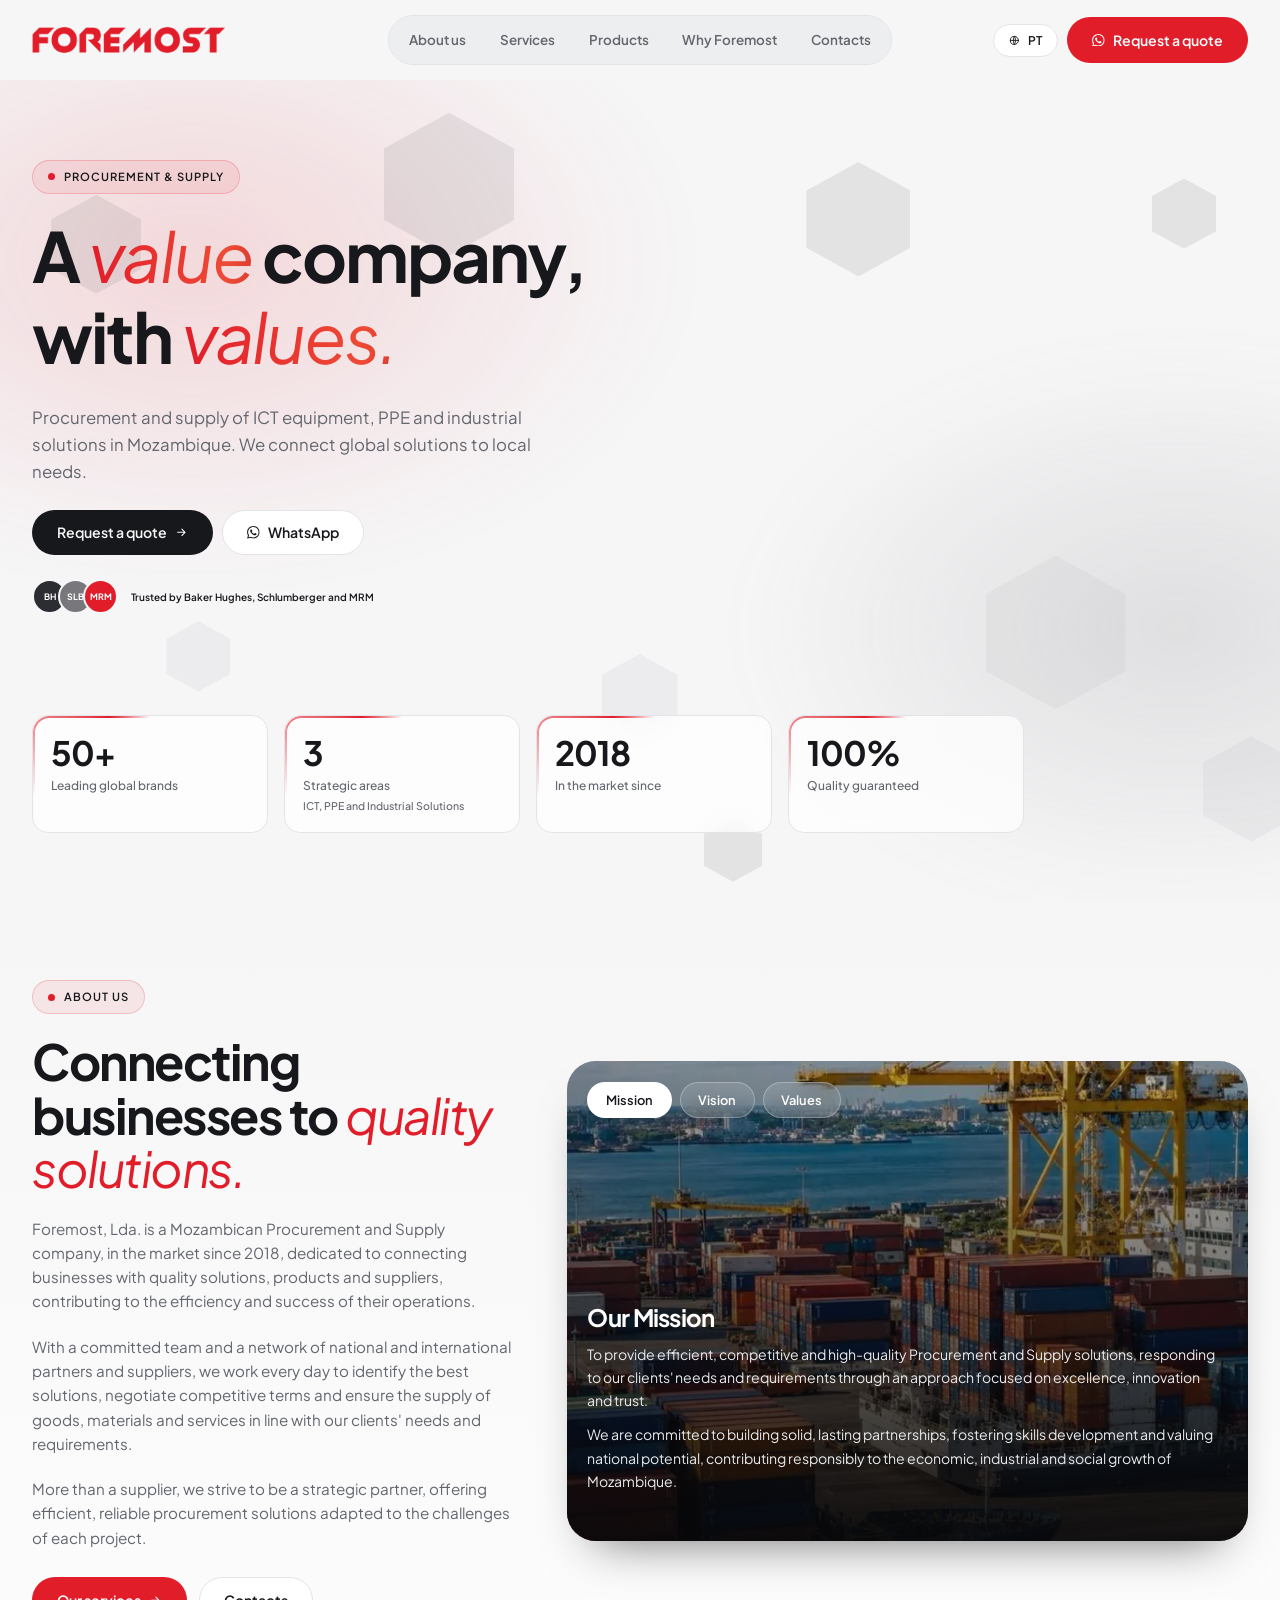
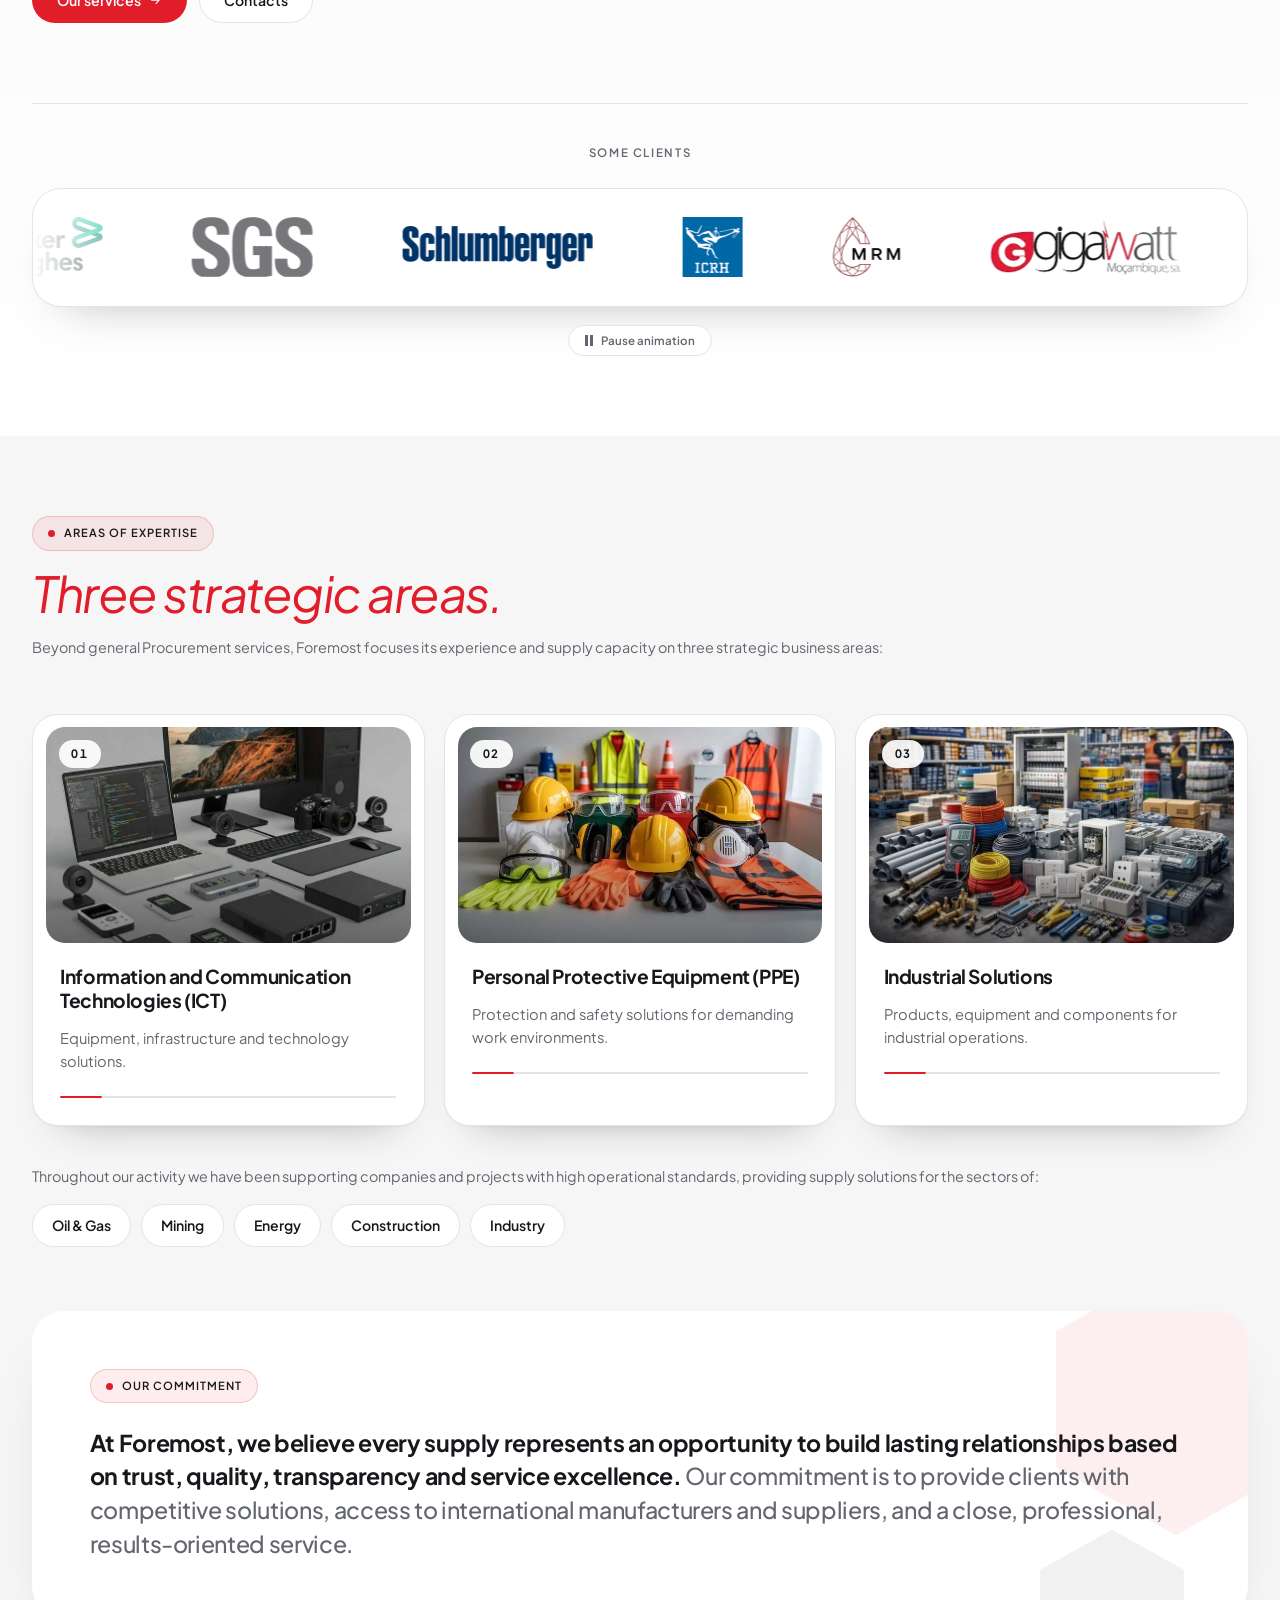
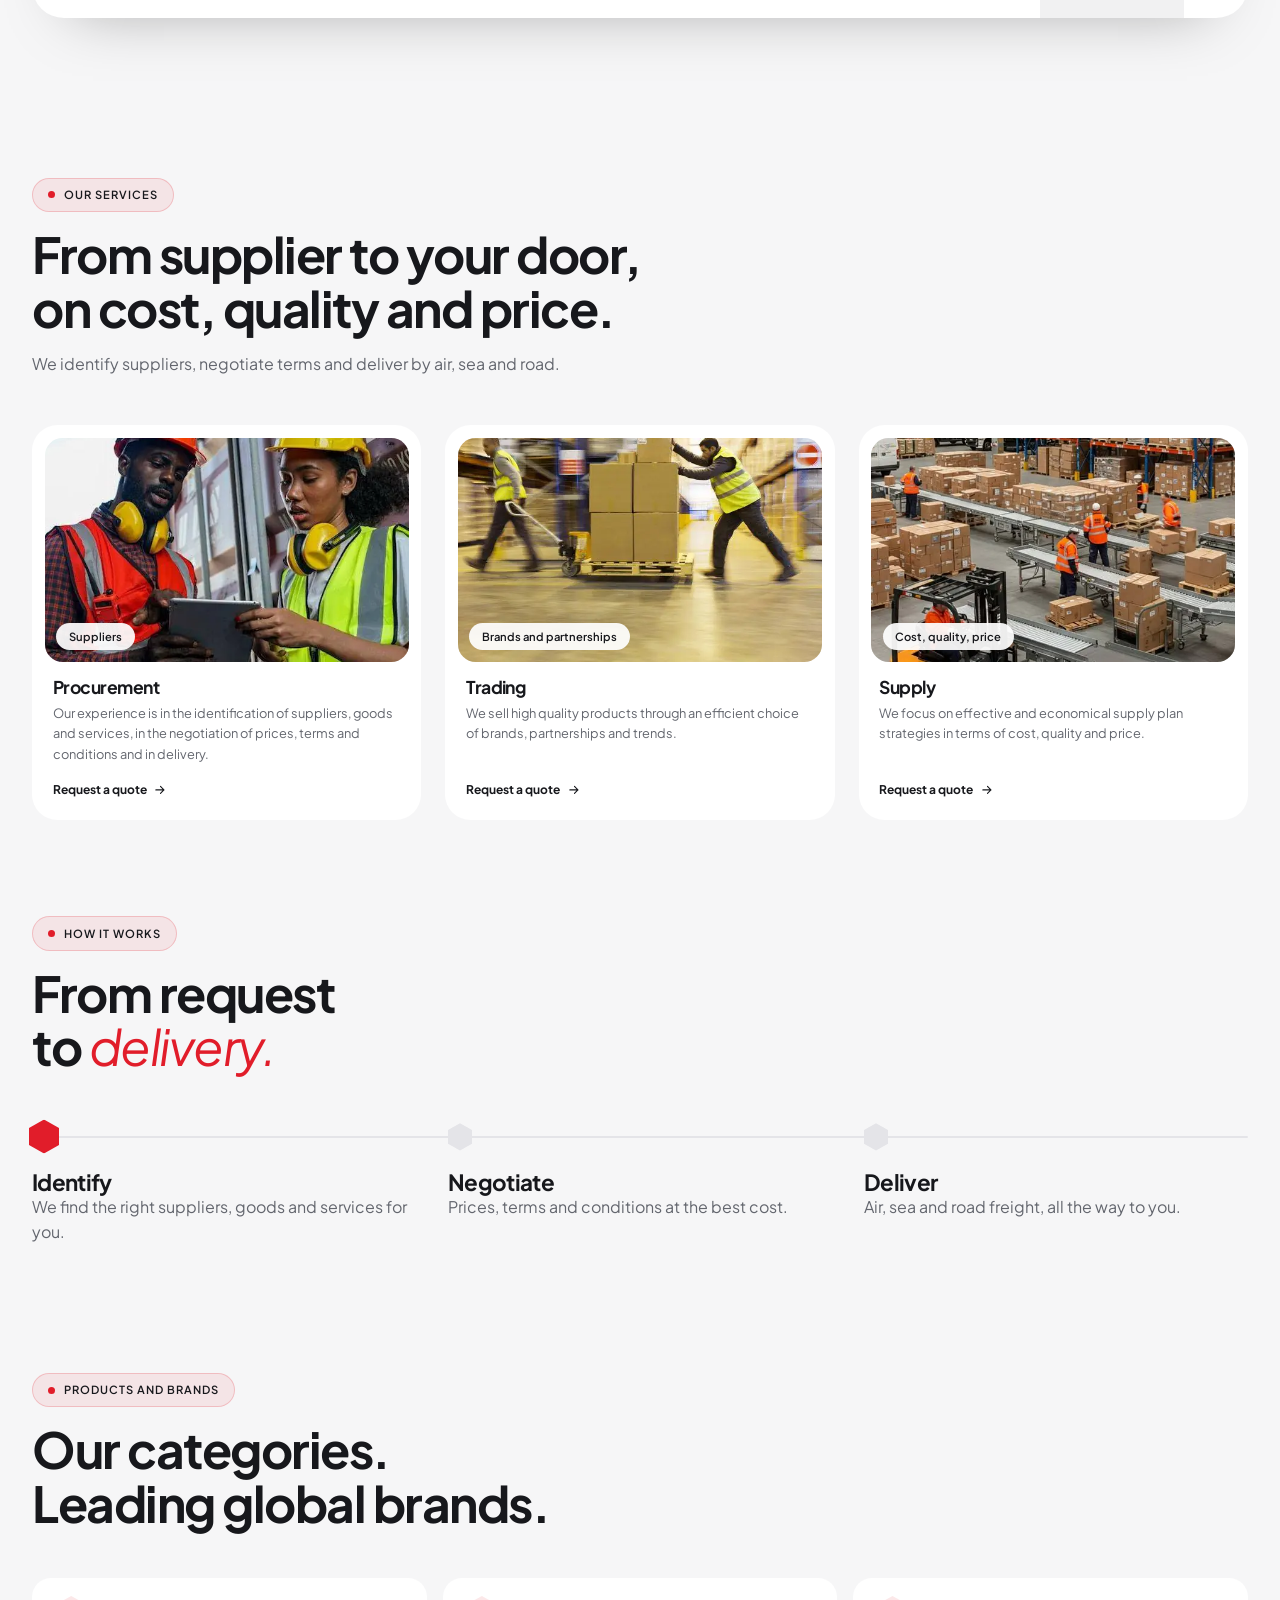
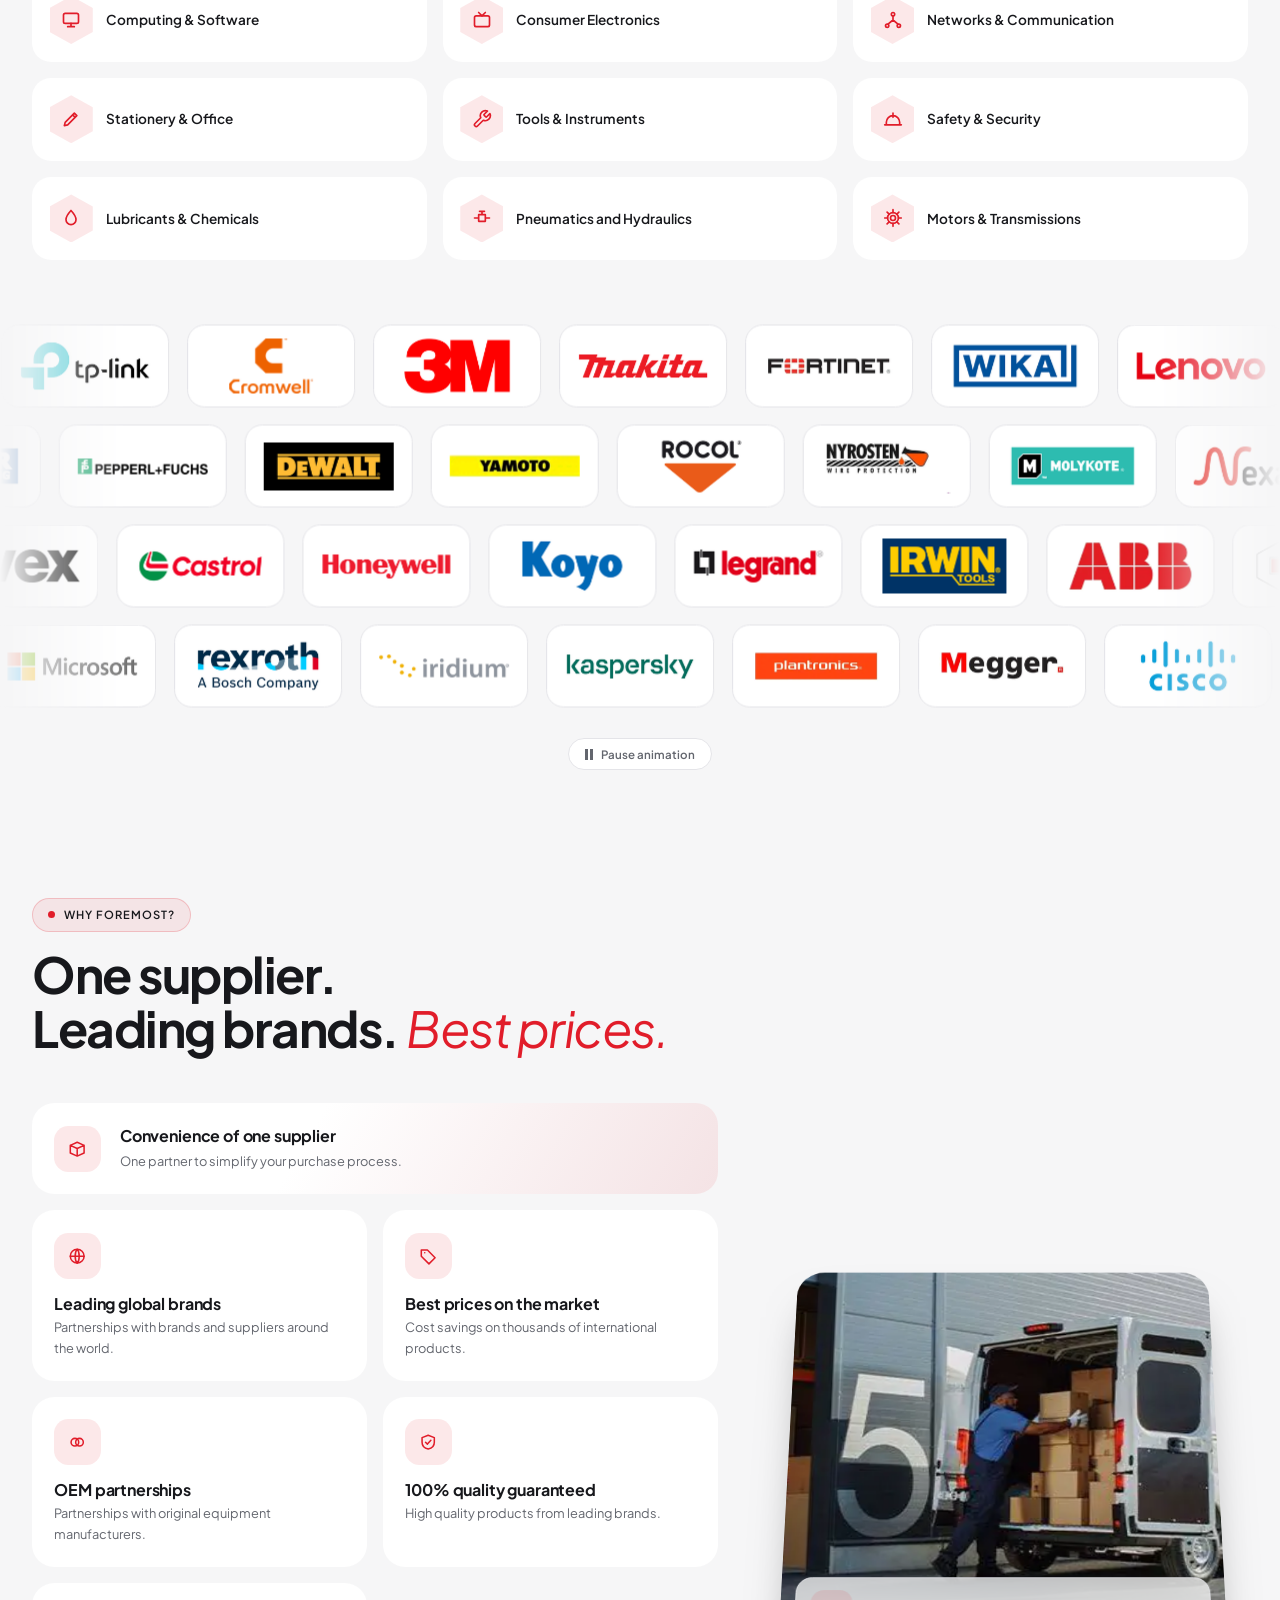
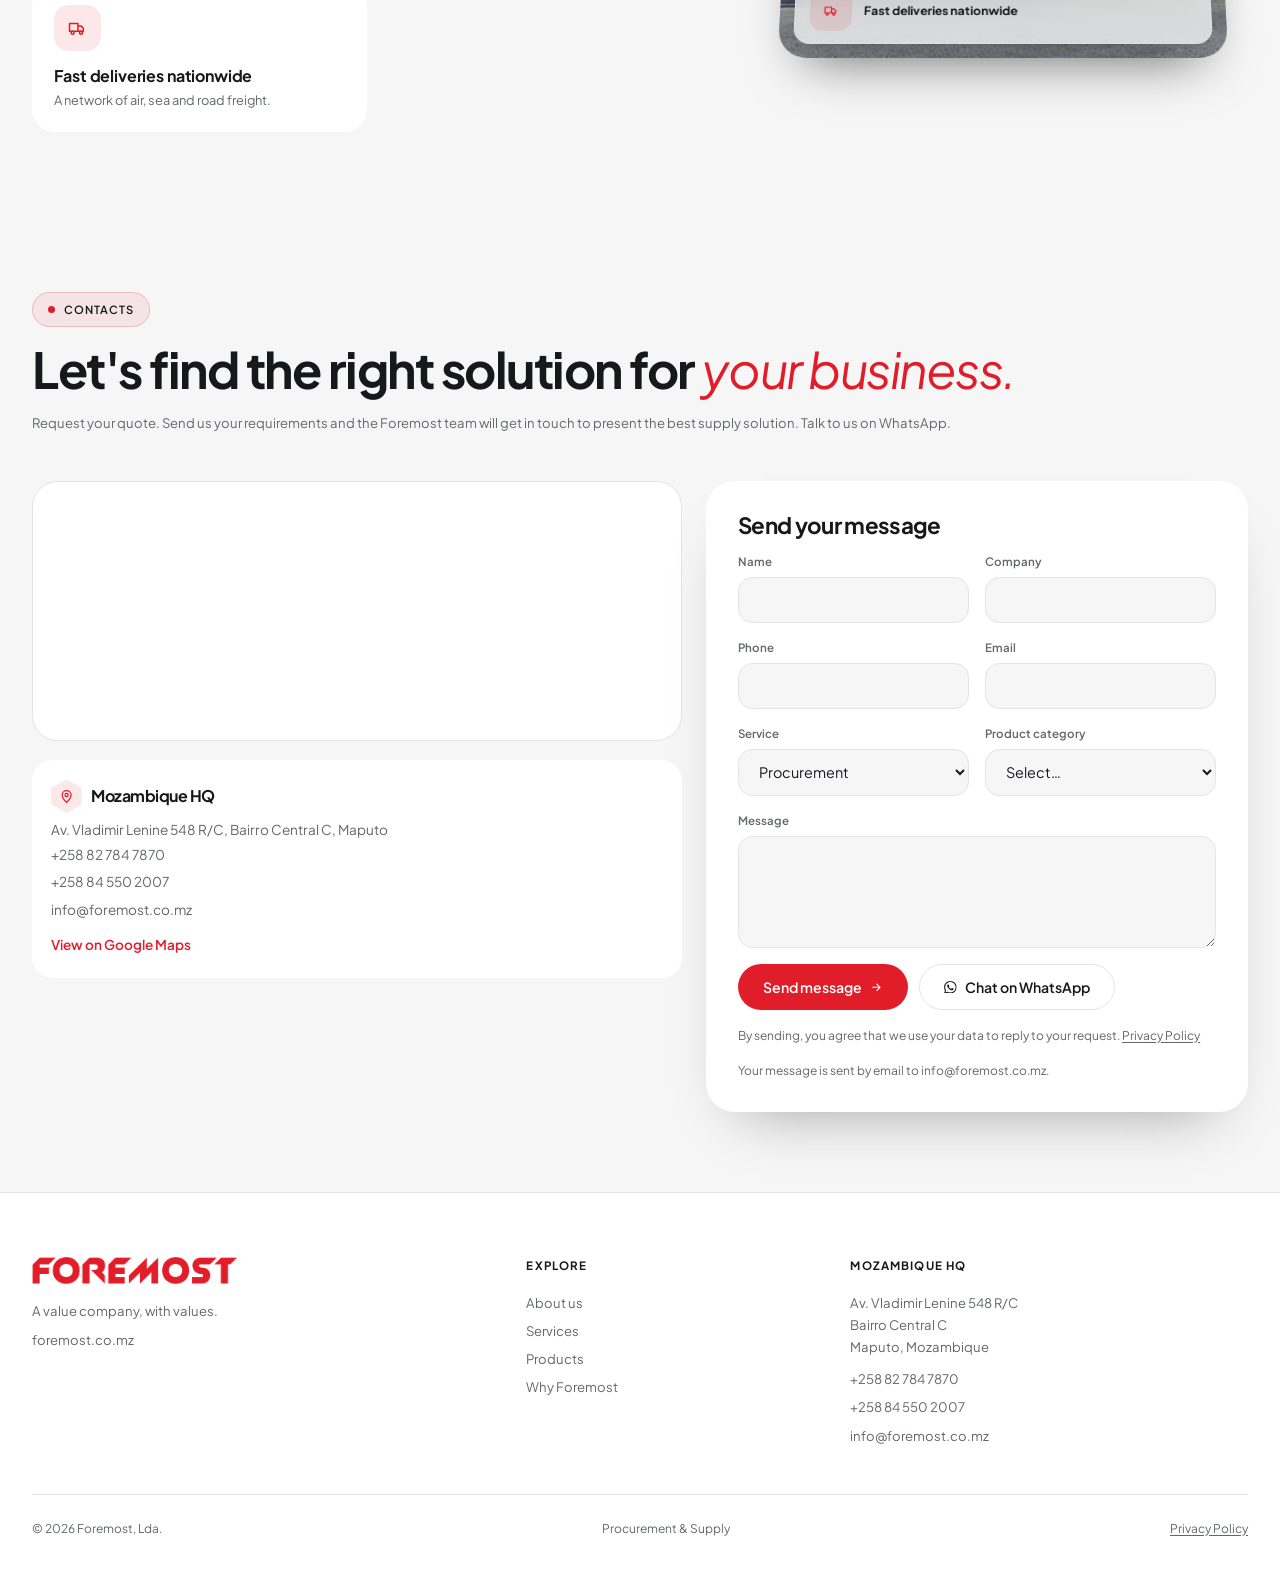
==== commit a1d96183: "Google Seach Console" ====
--- a/en/index.html
+++ b/en/index.html
@@ -3,6 +3,7 @@
 <head>
 <meta charset="utf-8">
 <meta name="viewport" content="width=device-width,initial-scale=1,viewport-fit=cover">
+<meta name="google-site-verification" content="myz9B5tqqlXmwpDvMRJiqE0DPqp7AYC7l11fv12YmTg">
 <title>Foremost | Procurement &amp; Supply in Mozambique</title>
 <meta name="description" content="Foremost, Lda. is a Mozambican procurement and supply company in Maputo. ICT, PPE and industrial solutions for oil &amp; gas, mining, energy and construction.">
 <meta name="keywords" content="procurement Mozambique, industrial supply Mozambique, PPE supplier Maputo, ICT equipment supplier Maputo, electrical and industrial materials, oil and gas supplies, mining supplies, sourcing and supply, import equipment Mozambique, air sea road freight, procurement company Maputo, Foremost">
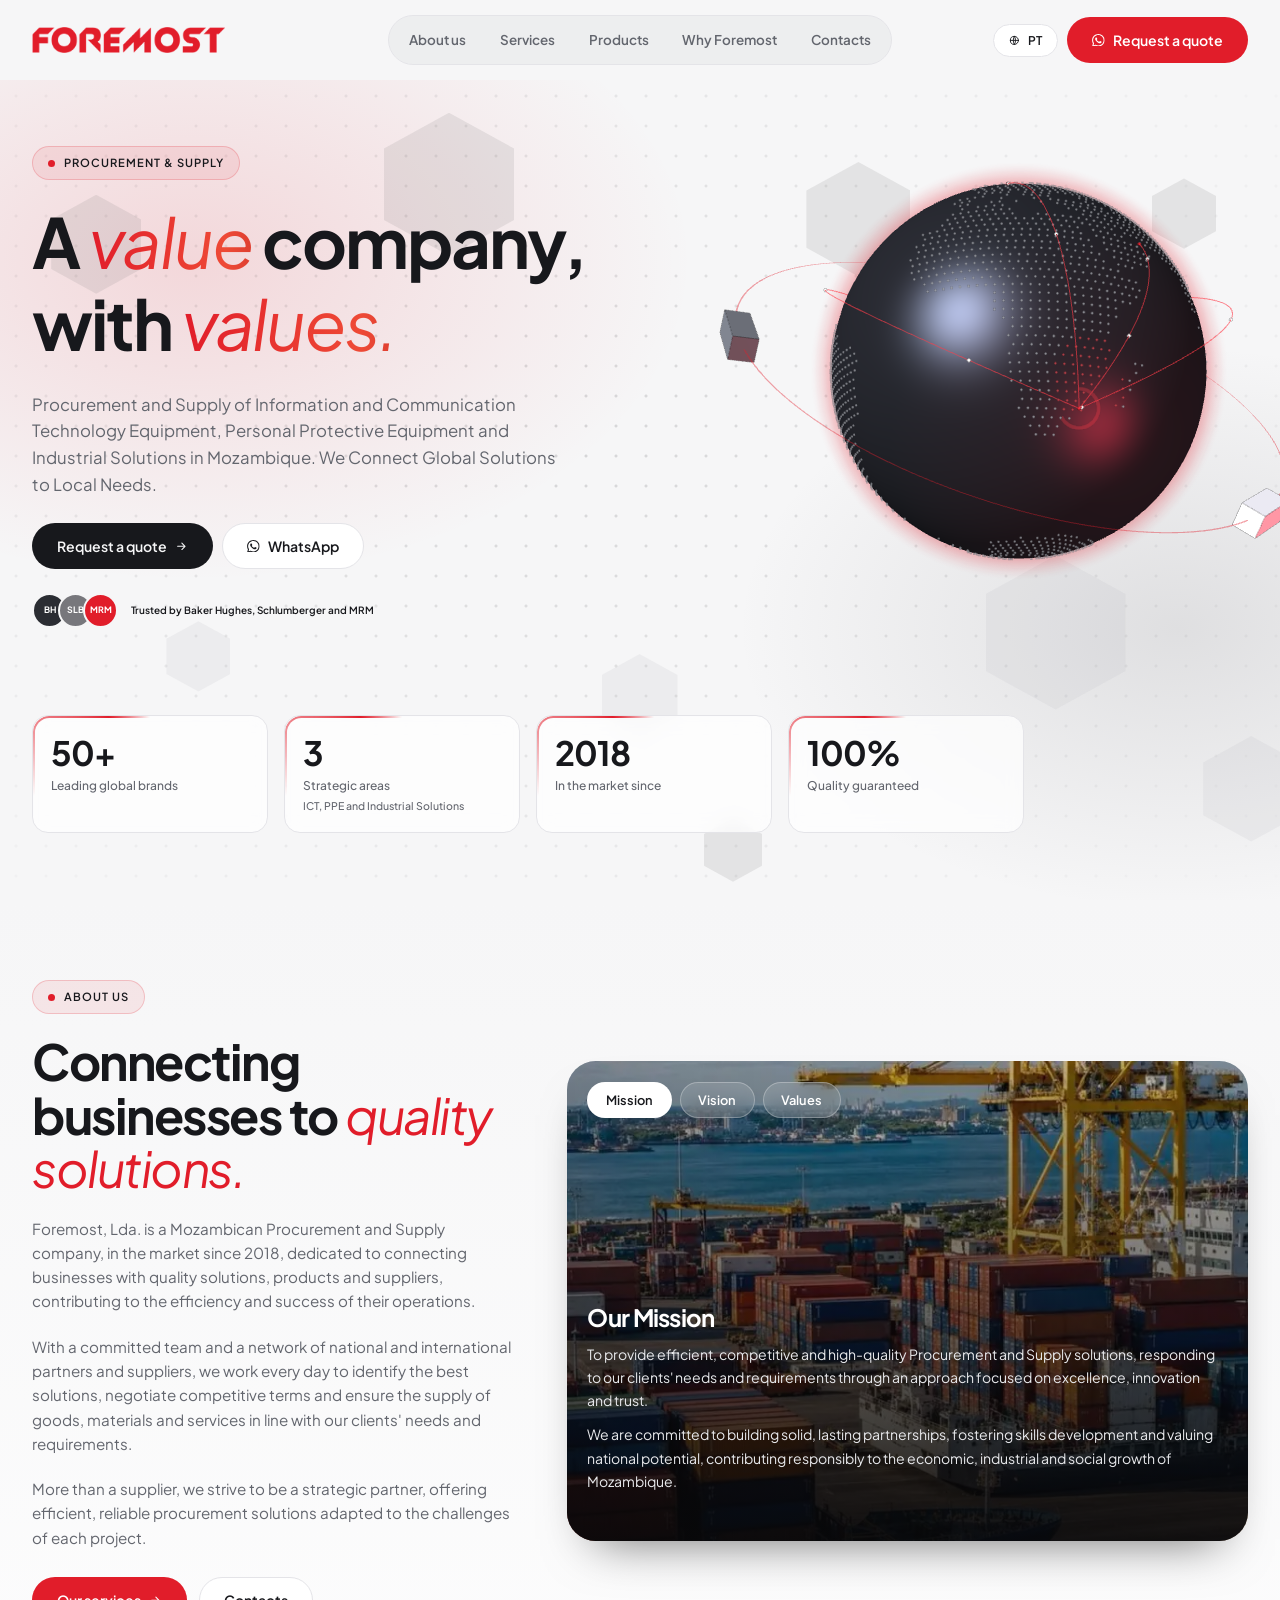
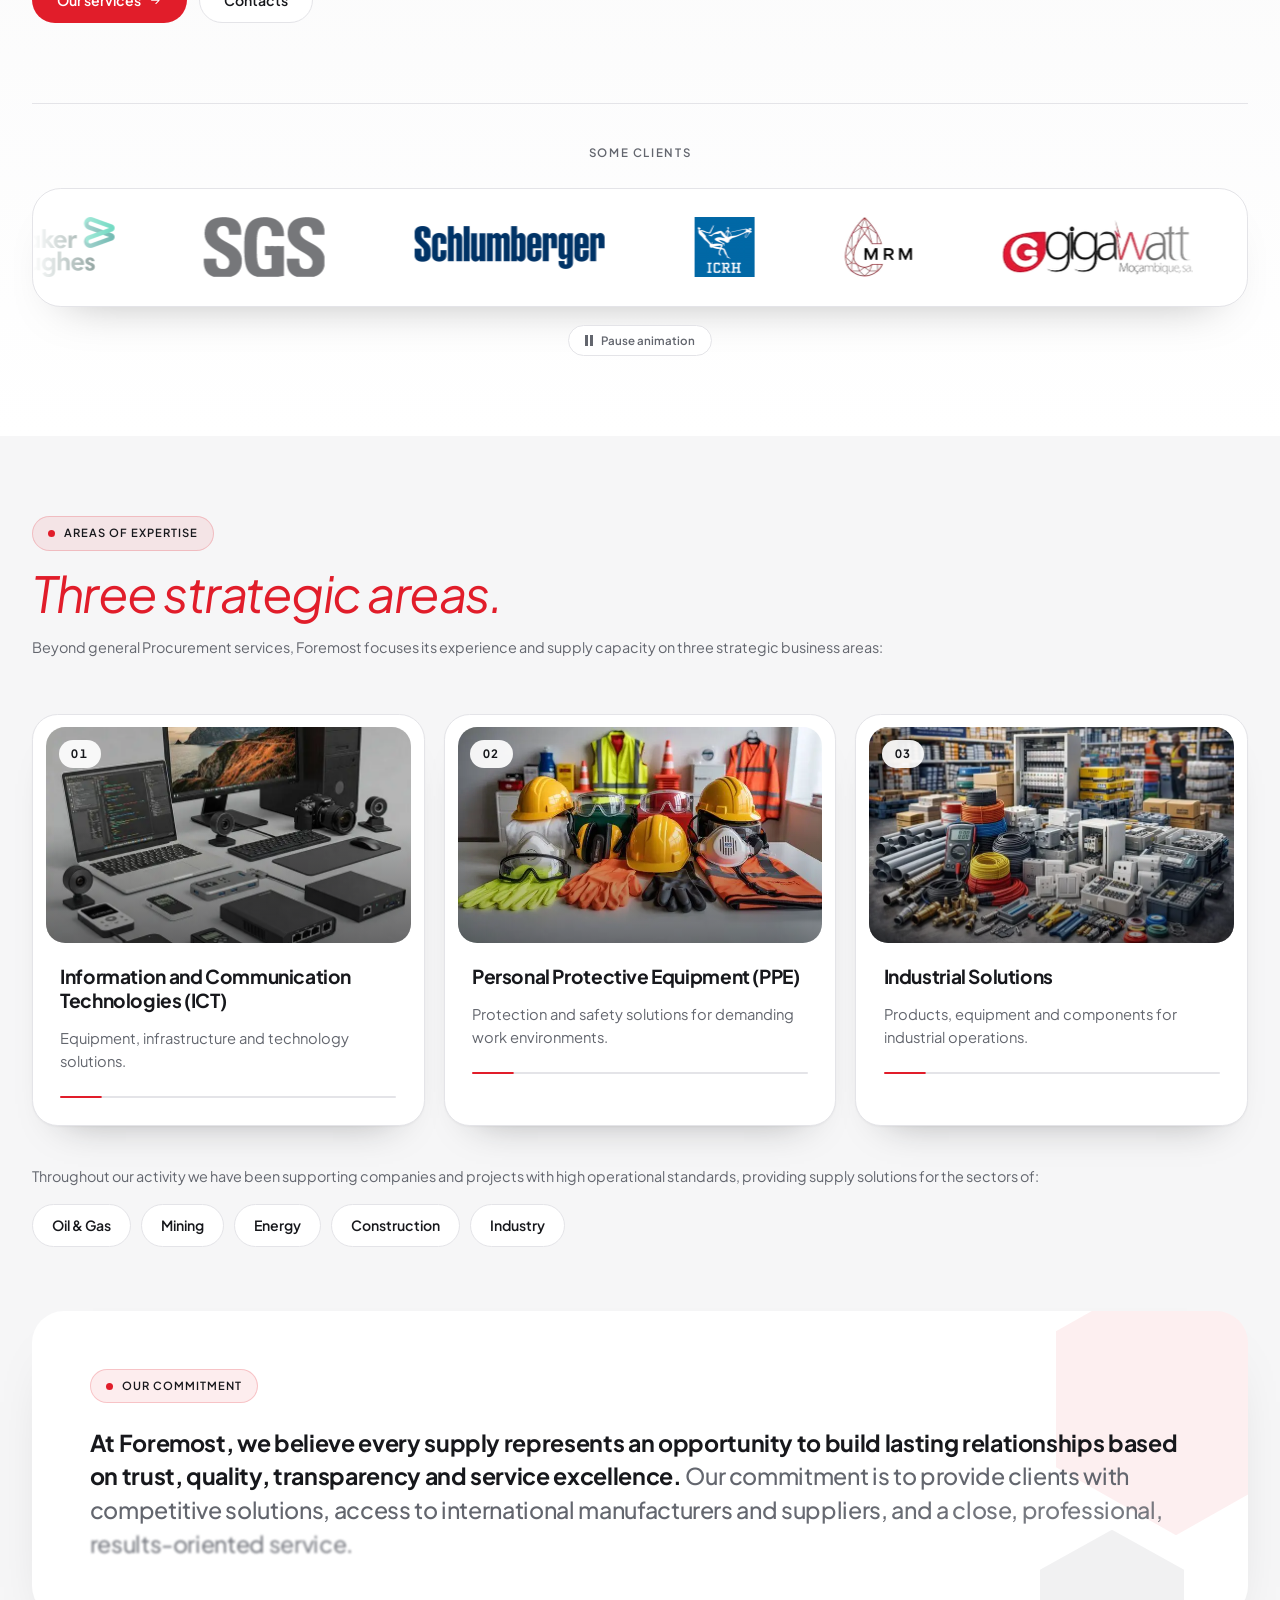
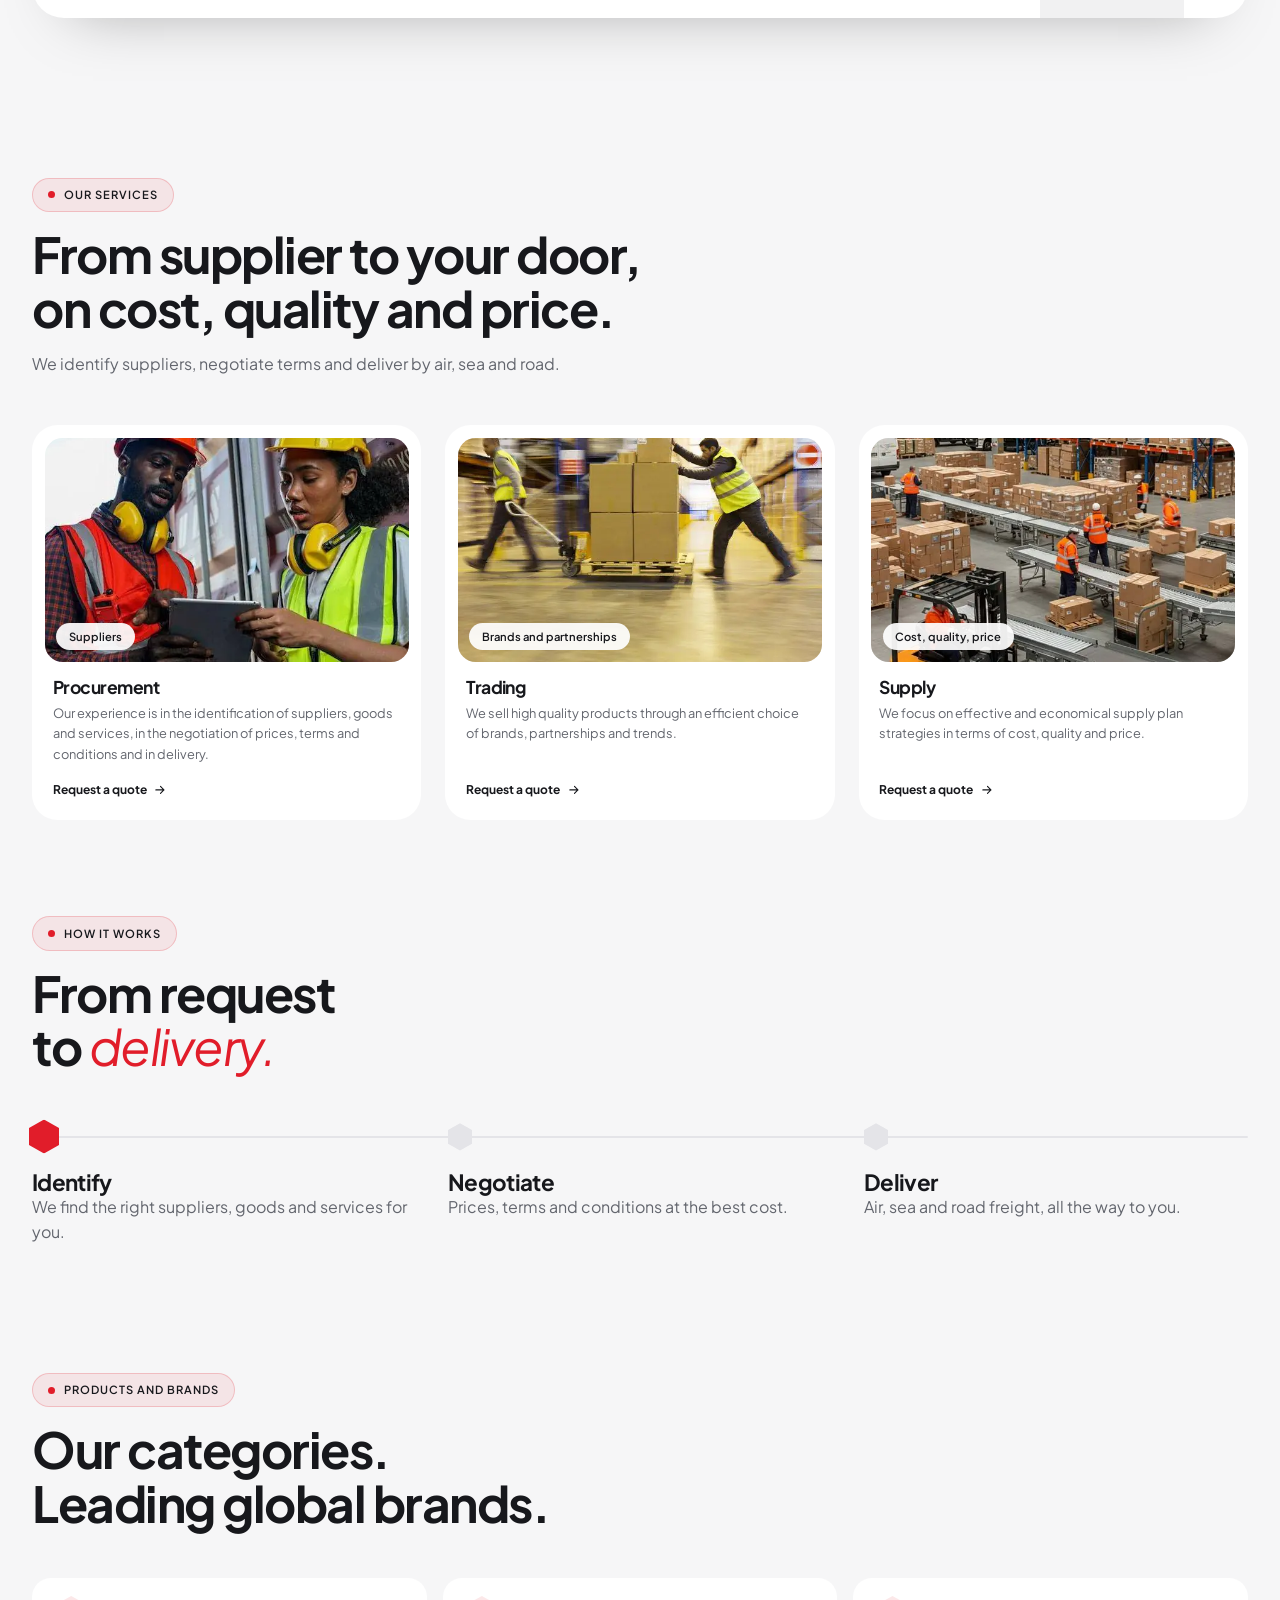
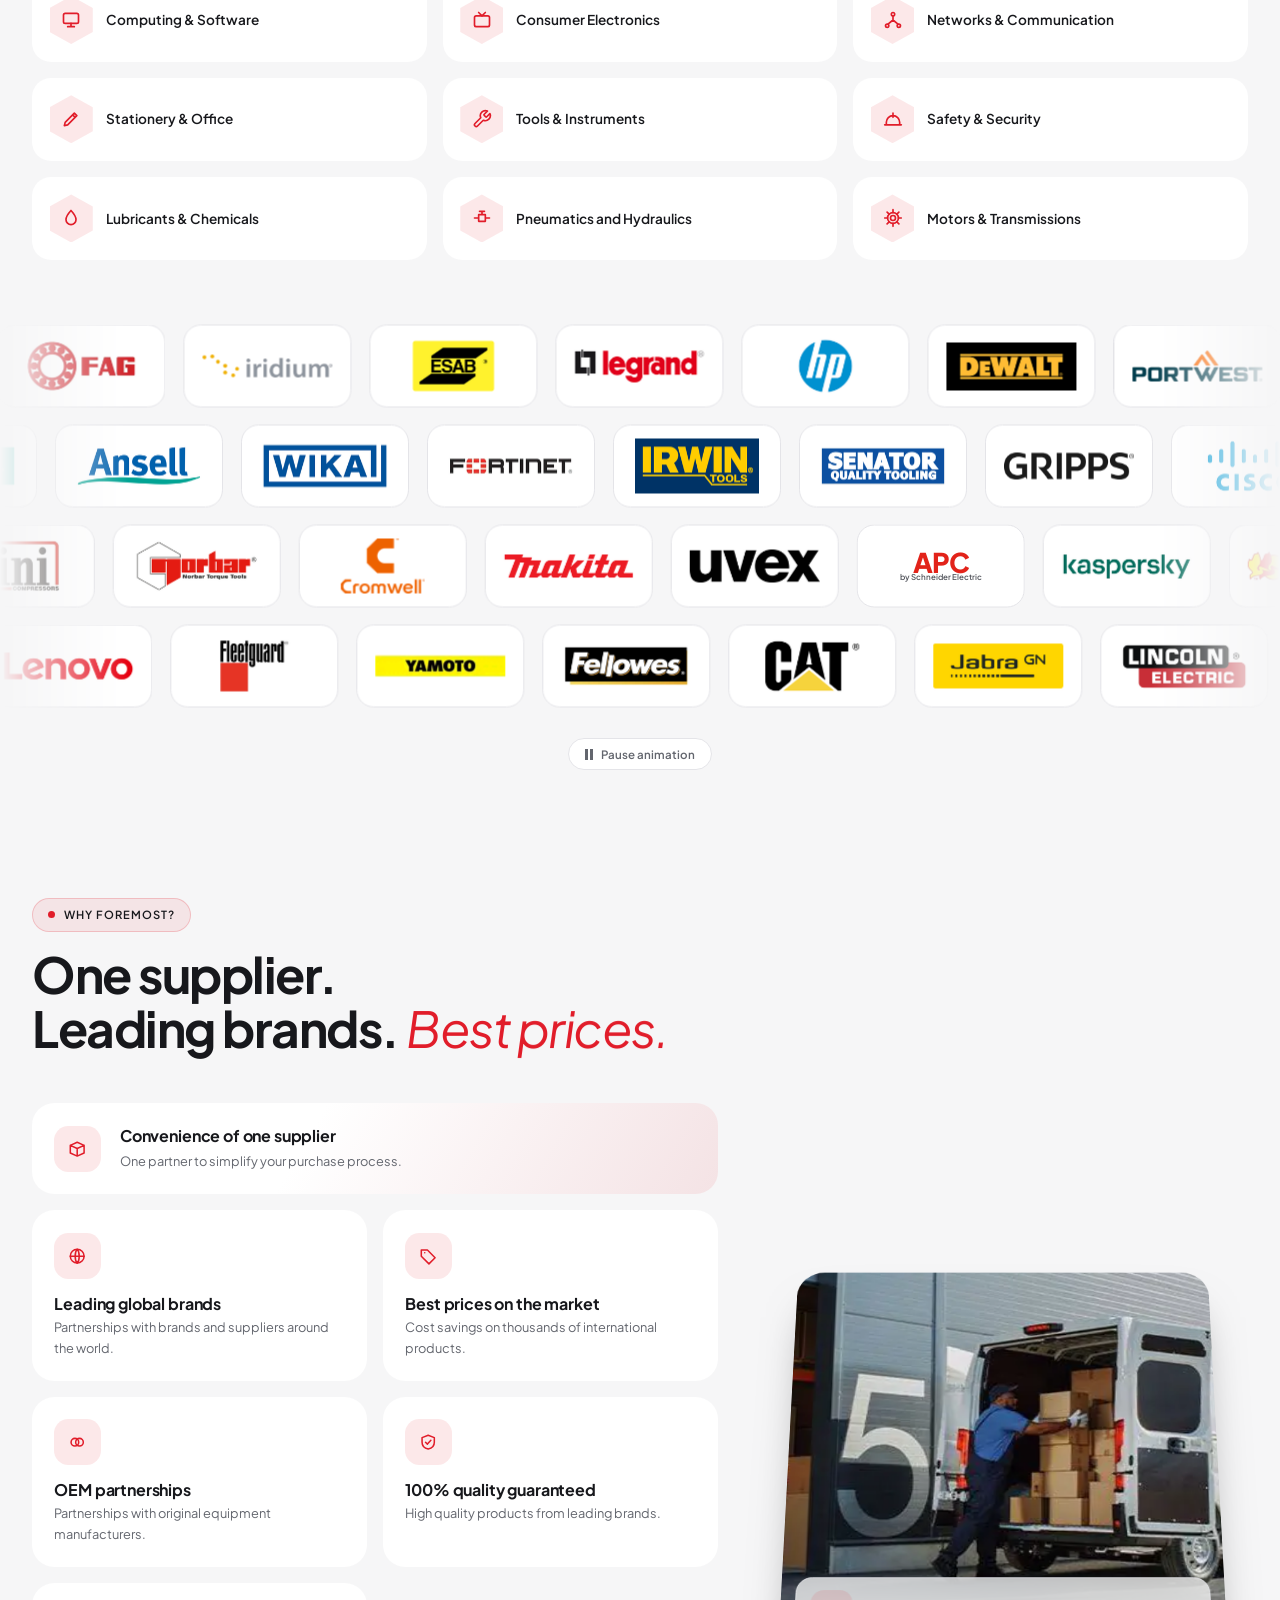
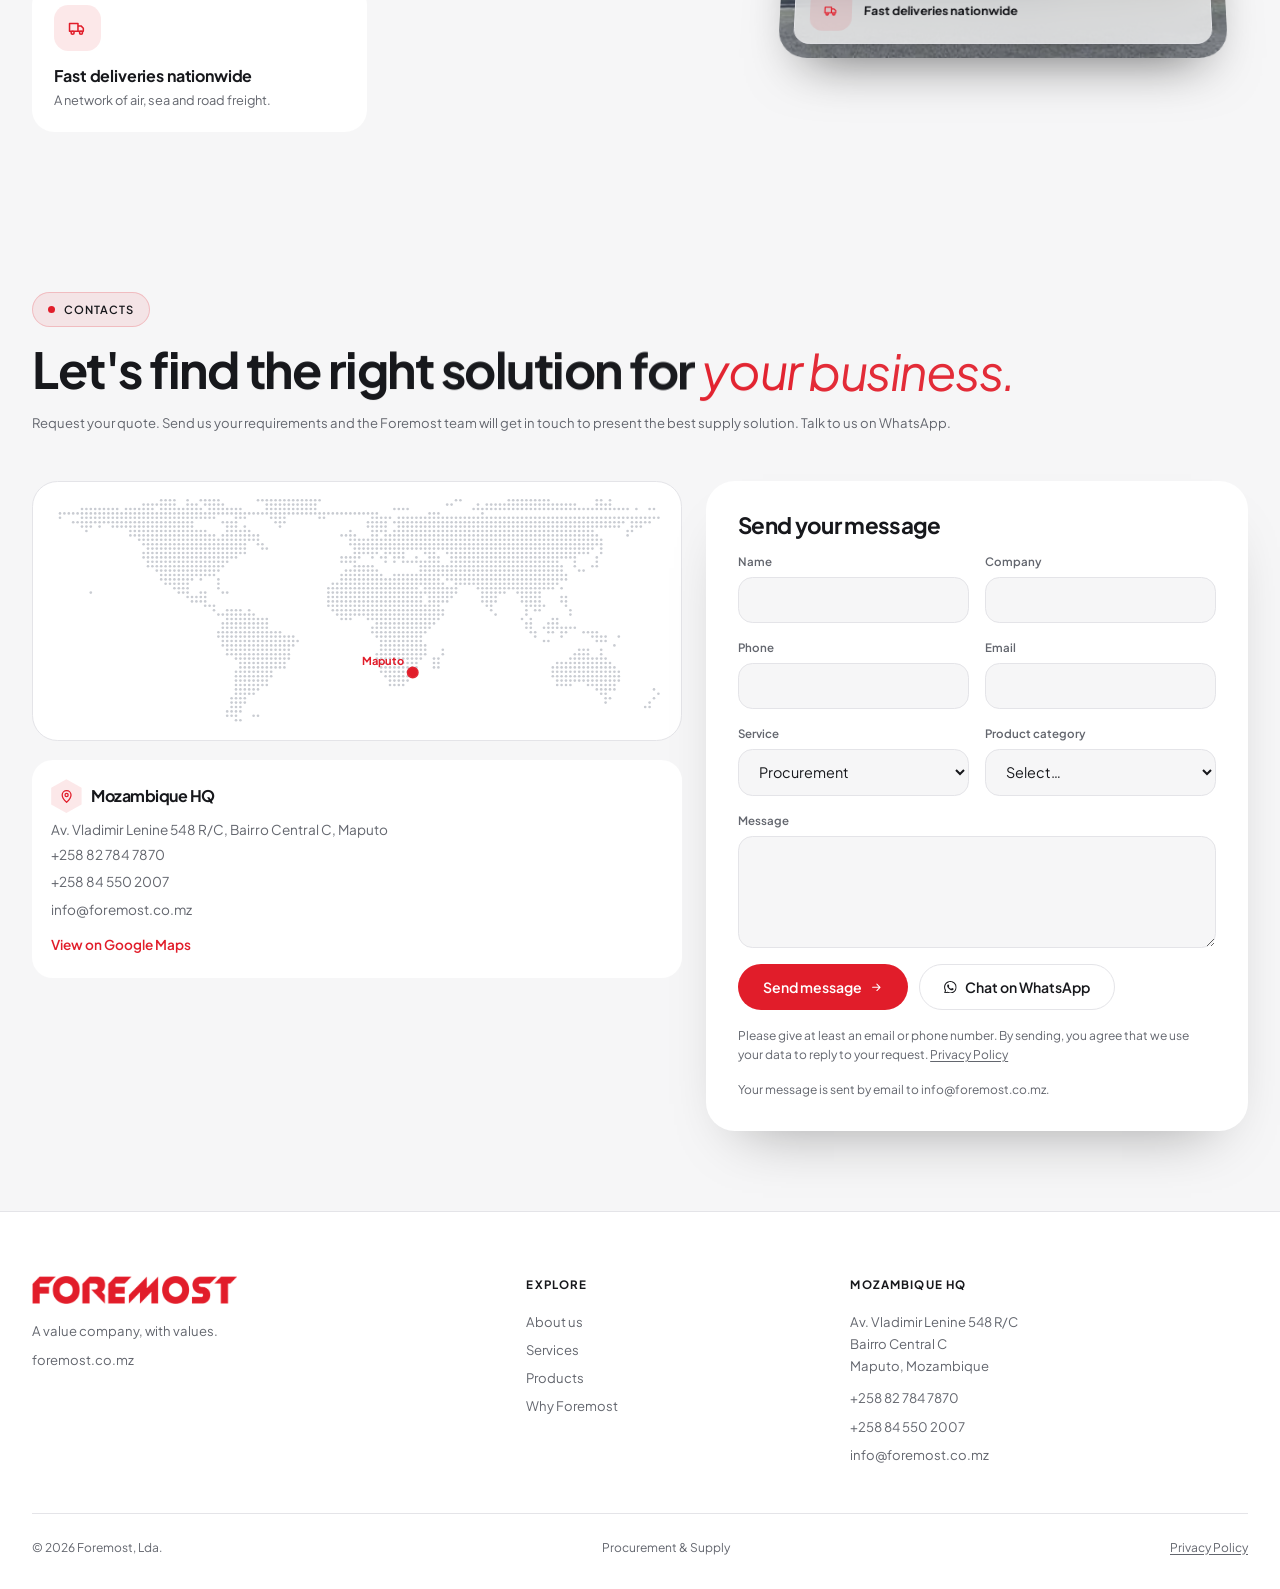
==== commit 7e4d8b36: "API Contacto | Desempenho" ====
--- a/en/index.html
+++ b/en/index.html
@@ -38,7 +38,7 @@
 <link rel="manifest" href="../manifest.webmanifest">
 <link rel="preload" href="../assets/fonts/plus-jakarta-sans-latin-wght-normal.woff2" as="font" type="font/woff2" crossorigin>
 <link rel="preload" href="../assets/fonts/plus-jakarta-sans-latin-wght-italic.woff2" as="font" type="font/woff2" crossorigin>
-<link rel="stylesheet" href="../assets/css/styles.css?v=82f086fb">
+<link rel="stylesheet" href="../assets/css/styles.css?v=282892ed">
 <script>document.documentElement.classList.add('js');setTimeout(function(){var h=document.documentElement.classList;h.contains('ready')||h.remove('js')},6000)</script>
 <script type="application/ld+json">{"@context":"https://schema.org","@graph":[{"@type":["Organization","LocalBusiness"],"@id":"https://foremost.co.mz/#organization","name":"Foremost","legalName":"Foremost, Lda.","url":"https://foremost.co.mz/","logo":{"@type":"ImageObject","url":"https://foremost.co.mz/assets/icons/icon-512.png","width":512,"height":512},"image":"https://foremost.co.mz/assets/images/og-foremost.jpg","slogan":"A value company, with values.","foundingDate":"2018","description":"Foremost, Lda. is a Mozambican procurement and supply company in Maputo. ICT, PPE and industrial solutions for oil & gas, mining, energy and construction.","email":"info@foremost.co.mz","telephone":["+258827847870","+258845502007"],"address":{"@type":"PostalAddress","streetAddress":"Av. Vladimir Lenine 548 R/C, Bairro Central C","addressLocality":"Maputo","addressCountry":"MZ"},"areaServed":{"@type":"Country","name":"Mozambique"},"knowsAbout":["Procurement","Supply","Trading","ICT equipment","Personal protective equipment (PPE)","Industrial solutions","Oil & Gas","Mining","Energy","Construction"],"contactPoint":[{"@type":"ContactPoint","contactType":"sales","telephone":"+258827847870","email":"info@foremost.co.mz","areaServed":"MZ","availableLanguage":["pt","en"]}],"hasOfferCatalog":{"@type":"OfferCatalog","name":"Services and product categories","itemListElement":[{"@type":"Offer","itemOffered":{"@type":"Service","name":"Procurement","provider":{"@id":"https://foremost.co.mz/#organization"},"areaServed":"MZ"}},{"@type":"Offer","itemOffered":{"@type":"Service","name":"Trading","provider":{"@id":"https://foremost.co.mz/#organization"},"areaServed":"MZ"}},{"@type":"Offer","itemOffered":{"@type":"Service","name":"Supply","provider":{"@id":"https://foremost.co.mz/#organization"},"areaServed":"MZ"}},{"@type":"OfferCatalog","name":"Computing & Software"},{"@type":"OfferCatalog","name":"Consumer Electronics"},{"@type":"OfferCatalog","name":"Networks & Communication"},{"@type":"OfferCatalog","name":"Stationery & Office"},{"@type":"OfferCatalog","name":"Tools & Instruments"},{"@type":"OfferCatalog","name":"Safety & Security"},{"@type":"OfferCatalog","name":"Lubricants & Chemicals"},{"@type":"OfferCatalog","name":"Pneumatics and Hydraulics"},{"@type":"OfferCatalog","name":"Motors & Transmissions"}]}},{"@type":"WebSite","@id":"https://foremost.co.mz/#website","url":"https://foremost.co.mz/","name":"Foremost","inLanguage":["pt-MZ","en"],"publisher":{"@id":"https://foremost.co.mz/#organization"}},{"@type":"WebPage","@id":"https://foremost.co.mz/en/#webpage","url":"https://foremost.co.mz/en/","name":"Foremost | Procurement & Supply in Mozambique","description":"Foremost, Lda. is a Mozambican procurement and supply company in Maputo. ICT, PPE and industrial solutions for oil & gas, mining, energy and construction.","inLanguage":"en","isPartOf":{"@id":"https://foremost.co.mz/#website"},"about":{"@id":"https://foremost.co.mz/#organization"},"primaryImageOfPage":{"@type":"ImageObject","url":"https://foremost.co.mz/assets/images/og-foremost.jpg"}}]}</script>
 </head>
@@ -90,15 +90,15 @@
 </div>
 </nav>
 </div>
-<main id="main" tabindex="-1"><section aria-labelledby="h-hero" class="hero"><div aria-hidden="true" class="hxs"></div>
+<main id="main" tabindex="-1"><section aria-labelledby="h-hero" class="hero"><div aria-hidden="true" class="hxs"><i class="hb" style="left:4%;top:14%;width:90px;height:99.0px;animation-delay:0.0s;background:#77777c"></i><i class="hb" style="left:13%;top:66%;width:64px;height:70.4px;animation-delay:-1.3s;background:#b5b5b9"></i><i class="hb" style="left:30%;top:4%;width:130px;height:143.0px;animation-delay:-2.6s;background:#77777c"></i><i class="hb" style="left:47%;top:70%;width:76px;height:83.6px;animation-delay:-3.9s;background:#b5b5b9"></i><i class="hb" style="left:63%;top:10%;width:104px;height:114.4px;animation-delay:-5.2s;background:#77777c"></i><i class="hb" style="left:77%;top:58%;width:140px;height:154.0px;animation-delay:-6.5s;background:#b5b5b9"></i><i class="hb" style="left:90%;top:12%;width:64px;height:70.4px;animation-delay:-7.8s;background:#77777c"></i><i class="hb" style="left:94%;top:80%;width:96px;height:105.6px;animation-delay:-9.1s;background:#b5b5b9"></i><i class="hb" style="left:55%;top:90%;width:58px;height:63.8px;animation-delay:-10.4s;background:#77777c"></i></div>
 <div class="w"><div class="hg"><div class="hl"><span class="pill fi" style="--i:0">Procurement &amp; Supply</span><h1 id="h-hero"><span class="ln" style="--i:0"><b>A <em>value</em> company,</b></span> <span class="ln" style="--i:1"><b>with <em>values.</em></b></span></h1>
-<p class="fi" style="--i:2">Procurement and supply of ICT equipment, PPE and industrial solutions in Mozambique. We connect global solutions to local needs.</p>
+<p class="fi" style="--i:2">Procurement and Supply of Information and Communication Technology Equipment, Personal Protective Equipment and Industrial Solutions in Mozambique. We Connect Global Solutions to Local Needs.</p>
 <div class="fm fi" style="--i:3"><a class="b wl" href="https://wa.me/258827847870?text=Hello%20Foremost%21%20I%20would%20like%20to%20request%20a%20quote." rel="noopener noreferrer" target="_blank"><span>Request a quote</span><svg aria-hidden="true" class="i" focusable="false"><use href="#a"></use></svg>
 <span class="sr-only"> (opens WhatsApp in a new window)</span></a><a class="b o wl" href="https://wa.me/258827847870?text=Hello%20Foremost%21%20I%20would%20like%20to%20request%20a%20quote." rel="noopener noreferrer" target="_blank"><svg aria-hidden="true" class="i wa" focusable="false"><use href="#wa"></use></svg>
 <span>WhatsApp</span><span class="sr-only"> (opens WhatsApp in a new window)</span></a></div>
 <div class="av fi" style="--i:4"><span aria-hidden="true"><b style="background:#2b2d33">BH</b><b style="background:#77777c">SLB</b><b style="background:var(--red)">MRM</b></span><small>Trusted by Baker Hughes, Schlumberger and MRM</small></div>
 </div>
-<div class="rc"><div class="gv"><canvas aria-label="3D globe with cargo routes to Maputo" id="gc" role="img"></canvas></div>
+<div class="rc"><div class="gv"><canvas aria-hidden="true" id="gp"></canvas><canvas aria-label="3D globe with cargo routes to Maputo" id="gc" role="img"></canvas></div>
 </div>
 </div>
 <div class="st4 st"><div class="sc"><b><span class="n" data-s="+" data-to="50">50+</span></b><span>Leading global brands</span></div>
@@ -115,7 +115,7 @@
 <div class="bs"><a class="b r" href="#servicos"><span>Our services</span><svg aria-hidden="true" class="i" focusable="false"><use href="#a"></use></svg>
 </a><a class="b o" href="#contactos">Contacts</a></div>
 </div>
-<div class="mv rv" id="mv"><img alt="Port with cranes and containers" class="on" decoding="async" height="1300" loading="lazy" src="../assets/images/photos/porto-com-guindastes-e-contentores.webp" width="731"/><img alt="Air cargo at an airport at dusk" decoding="async" height="414" loading="lazy" src="../assets/images/photos/carga-aerea-num-aeroporto-ao-anoitecer.webp" width="736"/><img alt="Container ship at sea" decoding="async" height="1051" loading="lazy" src="../assets/images/photos/navio-porta-contentores-no-mar.webp" width="736"/><div aria-label="Mission, vision and values" class="mvt" role="tablist"><button aria-controls="pnl-m" aria-selected="true" class="on" id="tab-m" role="tab" tabindex="0" type="button">Mission</button><button aria-controls="pnl-v" aria-selected="false" id="tab-v" role="tab" tabindex="-1" type="button">Vision</button><button aria-controls="pnl-a" aria-selected="false" id="tab-a" role="tab" tabindex="-1" type="button">Values</button></div>
+<div class="mv rv" id="mv"><img alt="Port with cranes and containers" class="on" decoding="async" fetchpriority="low" height="1300" loading="lazy" src="../assets/images/photos/porto-com-guindastes-e-contentores.webp" width="731"/><img alt="Air cargo at an airport at dusk" decoding="async" fetchpriority="low" height="414" loading="lazy" src="../assets/images/photos/carga-aerea-num-aeroporto-ao-anoitecer.webp" width="736"/><img alt="Container ship at sea" decoding="async" fetchpriority="low" height="1051" loading="lazy" src="../assets/images/photos/navio-porta-contentores-no-mar.webp" width="736"/><div aria-label="Mission, vision and values" class="mvt" role="tablist"><button aria-controls="pnl-m" aria-selected="true" class="on" id="tab-m" role="tab" tabindex="0" type="button">Mission</button><button aria-controls="pnl-v" aria-selected="false" id="tab-v" role="tab" tabindex="-1" type="button">Vision</button><button aria-controls="pnl-a" aria-selected="false" id="tab-a" role="tab" tabindex="-1" type="button">Values</button></div>
 <div class="mvx"><div aria-labelledby="tab-m" class="mvp on" id="pnl-m" role="tabpanel" tabindex="0"><h3>Our Mission</h3>
 <p>To provide efficient, competitive and high-quality Procurement and Supply solutions, responding to our clients' needs and requirements through an approach focused on excellence, innovation and trust.</p>
 <p>We are committed to building solid, lasting partnerships, fostering skills development and valuing national potential, contributing responsibly to the economic, industrial and social growth of Mozambique.</p>
@@ -133,7 +133,7 @@
 </div>
 </div>
 <div class="cl rv"><p>Some clients</p>
-<div class="ll"><div class="lw"><div class="lt"><img alt="Baker Hughes" decoding="async" height="60" loading="lazy" src="../assets/images/clients/baker-hughes.webp" style="width:103px;height:60px" width="103"/><img alt="SGS" decoding="async" height="60" loading="lazy" src="../assets/images/clients/sgs.webp" style="width:121px;height:60px" width="121"/><img alt="Schlumberger" decoding="async" height="43" loading="lazy" src="../assets/images/clients/schlumberger.webp" style="width:190px;height:43px" width="190"/><img alt="ICRH" decoding="async" height="60" loading="lazy" src="../assets/images/clients/icrh.webp" style="width:60px;height:60px" width="60"/><img alt="Montepuez Ruby Mining" decoding="async" height="60" loading="lazy" src="../assets/images/clients/montepuez-ruby-mining.webp" style="width:69px;height:60px" width="69"/><img alt="Gigawatt Moçambique, SA" decoding="async" height="55" loading="lazy" src="../assets/images/clients/gigawatt-mocambique-sa.webp" style="width:190px;height:55px" width="190"/><img alt="Rönesans" decoding="async" height="39" loading="lazy" src="../assets/images/clients/ronesans.webp" style="width:190px;height:39px" width="190"/><img alt="MSI — A Tetra Tech Company" decoding="async" height="60" loading="lazy" src="../assets/images/clients/msi-a-tetra-tech-company.webp" style="width:171px;height:60px" width="171"/><img alt="Superfert" decoding="async" height="60" loading="lazy" src="../assets/images/clients/superfert.webp" style="width:98px;height:60px" width="98"/><img alt="Mozambique Rovuma Venture" decoding="async" height="60" loading="lazy" src="../assets/images/clients/mozambique-rovuma-venture.webp" style="width:190px;height:60px" width="190"/><img alt="Meridian" decoding="async" height="51" loading="lazy" src="../assets/images/clients/meridian.webp" style="width:190px;height:51px" width="190"/><img alt="Abaricom" decoding="async" height="60" loading="lazy" src="../assets/images/clients/abaricom.webp" style="width:167px;height:60px" width="167"/></div>
+<div class="ll"><div class="lw"><div class="lt"><img alt="Baker Hughes" decoding="async" fetchpriority="low" height="60" loading="lazy" src="../assets/images/clients/baker-hughes.webp" style="width:103px;height:60px" width="103"/><img alt="SGS" decoding="async" fetchpriority="low" height="60" loading="lazy" src="../assets/images/clients/sgs.webp" style="width:121px;height:60px" width="121"/><img alt="Schlumberger" decoding="async" fetchpriority="low" height="43" loading="lazy" src="../assets/images/clients/schlumberger.webp" style="width:190px;height:43px" width="190"/><img alt="ICRH" decoding="async" fetchpriority="low" height="60" loading="lazy" src="../assets/images/clients/icrh.webp" style="width:60px;height:60px" width="60"/><img alt="Montepuez Ruby Mining" decoding="async" fetchpriority="low" height="60" loading="lazy" src="../assets/images/clients/montepuez-ruby-mining.webp" style="width:69px;height:60px" width="69"/><img alt="Gigawatt Moçambique, SA" decoding="async" fetchpriority="low" height="55" loading="lazy" src="../assets/images/clients/gigawatt-mocambique-sa.webp" style="width:190px;height:55px" width="190"/><img alt="Rönesans" decoding="async" fetchpriority="low" height="39" loading="lazy" src="../assets/images/clients/ronesans.webp" style="width:190px;height:39px" width="190"/><img alt="MSI — A Tetra Tech Company" decoding="async" fetchpriority="low" height="60" loading="lazy" src="../assets/images/clients/msi-a-tetra-tech-company.webp" style="width:171px;height:60px" width="171"/><img alt="Superfert" decoding="async" fetchpriority="low" height="60" loading="lazy" src="../assets/images/clients/superfert.webp" style="width:98px;height:60px" width="98"/><img alt="Mozambique Rovuma Venture" decoding="async" fetchpriority="low" height="60" loading="lazy" src="../assets/images/clients/mozambique-rovuma-venture.webp" style="width:190px;height:60px" width="190"/><img alt="Meridian" decoding="async" fetchpriority="low" height="51" loading="lazy" src="../assets/images/clients/meridian.webp" style="width:190px;height:51px" width="190"/><img alt="Abaricom" decoding="async" fetchpriority="low" height="60" loading="lazy" src="../assets/images/clients/abaricom.webp" style="width:167px;height:60px" width="167"/></div>
 </div>
 </div>
 <button aria-pressed="false" class="pz" data-pause="Pause animation" data-play="Resume animation" type="button">Pause animation</button></div>
@@ -142,17 +142,17 @@
 <section aria-labelledby="h-especializacao" class="sec" id="especializacao" style="padding-bottom:2rem"><div class="w"><div class="sh rv"><span class="pill">Areas of expertise</span><h2 id="h-especializacao"><em>Three strategic areas.</em></h2>
 <p class="ai">Beyond general Procurement services, Foremost focuses its experience and supply capacity on three strategic business areas:</p>
 </div>
-<div class="ag st"><article class="ac f tl"><div class="ap"><img alt="IT and electronic equipment" decoding="async" height="736" loading="lazy" src="../assets/images/photos/equipamentos-informaticos-e-eletronicos.webp" width="736"/><span class="no">01</span></div>
+<div class="ag st"><article class="ac f tl"><div class="ap"><img alt="IT and electronic equipment" decoding="async" fetchpriority="low" height="736" loading="lazy" src="../assets/images/photos/equipamentos-informaticos-e-eletronicos.webp" width="736"/><span class="no">01</span></div>
 <div class="ab"><h3>Information and Communication Technologies (ICT)</h3>
 <p>Equipment, infrastructure and technology solutions.</p>
 <i class="bar"></i></div>
 </article>
-<article class="ac f tl"><div class="ap"><img alt="Personal protective equipment" decoding="async" height="412" loading="lazy" src="../assets/images/photos/equipamentos-de-proteccao-individual.webp" width="734"/><span class="no">02</span></div>
+<article class="ac f tl"><div class="ap"><img alt="Personal protective equipment" decoding="async" fetchpriority="low" height="412" loading="lazy" src="../assets/images/photos/equipamentos-de-proteccao-individual.webp" width="734"/><span class="no">02</span></div>
 <div class="ab"><h3>Personal Protective Equipment (PPE)</h3>
 <p>Protection and safety solutions for demanding work environments.</p>
 <i class="bar"></i></div>
 </article>
-<article class="ac f tl"><div class="ap"><img alt="Electrical and industrial materials" decoding="async" height="490" loading="lazy" src="../assets/images/photos/materiais-electricos-e-industriais.webp" width="735"/><span class="no">03</span></div>
+<article class="ac f tl"><div class="ap"><img alt="Electrical and industrial materials" decoding="async" fetchpriority="low" height="490" loading="lazy" src="../assets/images/photos/materiais-electricos-e-industriais.webp" width="735"/><span class="no">03</span></div>
 <div class="ab"><h3>Industrial Solutions</h3>
 <p>Products, equipment and components for industrial operations.</p>
 <i class="bar"></i></div>
@@ -170,19 +170,19 @@
 <section aria-labelledby="h-servicos" class="sec" id="servicos"><div class="w"><div class="sh rv"><span class="pill">Our services</span><h2 id="h-servicos">From supplier to your door,<br/>on cost, quality and price.</h2>
 <p>We identify suppliers, negotiate terms and deliver by air, sea and road.</p>
 </div>
-<div class="sg st"><article class="sv tl"><div><div class="si"><img alt="Team checking cargo in a container" decoding="async" height="417" loading="lazy" src="../assets/images/photos/equipa-a-verificar-carga-num-contentor.webp" width="626"/><span>Suppliers</span></div>
+<div class="sg st"><article class="sv tl"><div><div class="si"><img alt="Team checking cargo in a container" decoding="async" fetchpriority="low" height="417" loading="lazy" src="../assets/images/photos/equipa-a-verificar-carga-num-contentor.webp" width="626"/><span>Suppliers</span></div>
 <h3>Procurement</h3>
 <p>Our experience is in the identification of suppliers, goods and services, in the negotiation of prices, terms and conditions and in delivery.</p>
 </div>
 <a class="lm wl" href="https://wa.me/258827847870?text=Hello%20Foremost%21%20I%20would%20like%20to%20request%20a%20quote." rel="noopener noreferrer" target="_blank"><span>Request a quote</span><svg aria-hidden="true" class="i" focusable="false"><use href="#a"></use></svg>
 <span class="sr-only"> (opens WhatsApp in a new window)</span></a></article>
-<article class="sv tl"><div><div class="si"><img alt="Staff moving pallets" decoding="async" height="490" loading="lazy" src="../assets/images/photos/colaboradores-a-movimentar-paletes.webp" width="736"/><span>Brands and partnerships</span></div>
+<article class="sv tl"><div><div class="si"><img alt="Staff moving pallets" decoding="async" fetchpriority="low" height="490" loading="lazy" src="../assets/images/photos/colaboradores-a-movimentar-paletes.webp" width="736"/><span>Brands and partnerships</span></div>
 <h3>Trading</h3>
 <p>We sell high quality products through an efficient choice of brands, partnerships and trends.</p>
 </div>
 <a class="lm wl" href="https://wa.me/258827847870?text=Hello%20Foremost%21%20I%20would%20like%20to%20request%20a%20quote." rel="noopener noreferrer" target="_blank"><span>Request a quote</span><svg aria-hidden="true" class="i" focusable="false"><use href="#a"></use></svg>
 <span class="sr-only"> (opens WhatsApp in a new window)</span></a></article>
-<article class="sv tl"><div><div class="si"><img alt="Warehouse with pallets and conveyor belts" decoding="async" height="1104" loading="lazy" src="../assets/images/photos/armazem-com-paletes-e-tapetes-rolantes.webp" width="736"/><span>Cost, quality, price</span></div>
+<article class="sv tl"><div><div class="si"><img alt="Warehouse with pallets and conveyor belts" decoding="async" fetchpriority="low" height="1104" loading="lazy" src="../assets/images/photos/armazem-com-paletes-e-tapetes-rolantes.webp" width="736"/><span>Cost, quality, price</span></div>
 <h3>Supply</h3>
 <p>We focus on effective and economical supply plan strategies in terms of cost, quality and price.</p>
 </div>
@@ -227,7 +227,7 @@
 </span><span>Motors &amp; Transmissions</span></li>
 </ul>
 </div>
-<div class="mq rv"><div aria-label="Partner brands (moving; focus to pause)" class="dw" id="dw" role="group" tabindex="0"><b class="bl"><img alt="ABB" decoding="async" height="50" loading="lazy" src="../assets/images/brands/abb.webp" width="120"/></b><b class="bl"><img alt="3M" decoding="async" height="52" loading="lazy" src="../assets/images/brands/3m.webp" width="98"/></b><b class="bl"><img alt="Ansell" decoding="async" height="42" loading="lazy" src="../assets/images/brands/ansell.webp" width="120"/></b><b class="bl apc"><i>APC</i><small>by Schneider Electric</small></b><b class="bl"><img alt="Norbar" decoding="async" height="52" loading="lazy" src="../assets/images/brands/norbar.webp" width="117"/></b><b class="bl"><img alt="Castrol" decoding="async" height="33" loading="lazy" src="../assets/images/brands/castrol.webp" width="120"/></b><b class="bl"><img alt="CAT" decoding="async" height="52" loading="lazy" src="../assets/images/brands/cat.webp" width="87"/></b><b class="bl"><img alt="Cisco" decoding="async" height="52" loading="lazy" src="../assets/images/brands/cisco.webp" width="94"/></b><b class="bl"><img alt="Dell" decoding="async" height="52" loading="lazy" src="../assets/images/brands/dell.webp" width="52"/></b><b class="bl"><img alt="DeWalt" decoding="async" height="44" loading="lazy" src="../assets/images/brands/dewalt.webp" width="120"/></b><b class="bl"><img alt="ESAB" decoding="async" height="52" loading="lazy" src="../assets/images/brands/esab.webp" width="80"/></b><b class="bl"><img alt="FAG" decoding="async" height="52" loading="lazy" src="../assets/images/brands/fag.webp" width="107"/></b><b class="bl"><img alt="Fellowes" decoding="async" height="42" loading="lazy" src="../assets/images/brands/fellowes.webp" width="120"/></b><b class="bl"><img alt="Fini" decoding="async" height="52" loading="lazy" src="../assets/images/brands/fini.webp" width="95"/></b><b class="bl"><img alt="Fleetguard" decoding="async" height="52" loading="lazy" src="../assets/images/brands/fleetguard.webp" width="68"/></b><b class="bl"><img alt="Yamoto" decoding="async" height="26" loading="lazy" src="../assets/images/brands/yamoto.webp" width="120"/></b><b class="bl"><img alt="Fortinet" decoding="async" height="20" loading="lazy" src="../assets/images/brands/fortinet.webp" width="120"/></b><b class="bl"><img alt="Gedore" decoding="async" height="25" loading="lazy" src="../assets/images/brands/gedore.webp" width="120"/></b><b class="bl"><img alt="Honeywell" decoding="async" height="29" loading="lazy" src="../assets/images/brands/honeywell.webp" width="120"/></b><b class="bl"><img alt="HP" decoding="async" height="52" loading="lazy" src="../assets/images/brands/hp.webp" width="52"/></b><b class="bl"><img alt="Hydac" decoding="async" height="32" loading="lazy" src="../assets/images/brands/hydac.webp" width="120"/></b><b class="bl"><img alt="Irwin" decoding="async" height="52" loading="lazy" src="../assets/images/brands/irwin.webp" width="116"/></b><b class="bl"><img alt="Jabra" decoding="async" height="48" loading="lazy" src="../assets/images/brands/jabra.webp" width="120"/></b><b class="bl"><img alt="Kaspersky" decoding="async" height="29" loading="lazy" src="../assets/images/brands/kaspersky.webp" width="120"/></b><b class="bl"><img alt="Kennedy" decoding="async" height="52" loading="lazy" src="../assets/images/brands/kennedy.webp" width="113"/></b><b class="bl"><img alt="Legrand" decoding="async" height="37" loading="lazy" src="../assets/images/brands/legrand.webp" width="120"/></b><b class="bl"><img alt="Lenovo" decoding="async" height="32" loading="lazy" src="../assets/images/brands/lenovo.webp" width="120"/></b><b class="bl"><img alt="Lincoln Electric" decoding="async" height="46" loading="lazy" src="../assets/images/brands/lincoln-electric.webp" width="120"/></b><b class="bl"><img alt="Koyo" decoding="async" height="52" loading="lazy" src="../assets/images/brands/koyo.webp" width="97"/></b><b class="bl"><img alt="Makita" decoding="async" height="29" loading="lazy" src="../assets/images/brands/makita.webp" width="120"/></b><b class="bl"><img alt="Megger" decoding="async" height="31" loading="lazy" src="../assets/images/brands/megger.webp" width="120"/></b><b class="bl"><img alt="Microsoft" decoding="async" height="33" loading="lazy" src="../assets/images/brands/microsoft.webp" width="120"/></b><b class="bl"><img alt="Molykote" decoding="async" height="41" loading="lazy" src="../assets/images/brands/molykote.webp" width="120"/></b><b class="bl"><img alt="Nexans" decoding="async" height="35" loading="lazy" src="../assets/images/brands/nexans.webp" width="120"/></b><b class="bl"><img alt="Nyrosten" decoding="async" height="52" loading="lazy" src="../assets/images/brands/nyrosten.webp" width="120"/></b><b class="bl"><img alt="Parker" decoding="async" height="30" loading="lazy" src="../assets/images/brands/parker.webp" width="120"/></b><b class="bl"><img alt="Pelican" decoding="async" height="34" loading="lazy" src="../assets/images/brands/pelican.webp" width="120"/></b><b class="bl"><img alt="Plantronics" decoding="async" height="31" loading="lazy" src="../assets/images/brands/plantronics.webp" width="120"/></b><b class="bl"><img alt="Rexroth" decoding="async" height="52" loading="lazy" src="../assets/images/brands/rexroth.webp" width="120"/></b><b class="bl"><img alt="Ricoh" decoding="async" height="29" loading="lazy" src="../assets/images/brands/ricoh.webp" width="120"/></b><b class="bl"><img alt="Rocol" decoding="async" height="52" loading="lazy" src="../assets/images/brands/rocol.webp" width="77"/></b><b class="bl"><img alt="Scott Safety" decoding="async" height="30" loading="lazy" src="../assets/images/brands/scott-safety.webp" width="120"/></b><b class="bl"><img alt="Shell" decoding="async" height="49" loading="lazy" src="../assets/images/brands/shell.webp" width="120"/></b><b class="bl"><img alt="Senator" decoding="async" height="40" loading="lazy" src="../assets/images/brands/senator.webp" width="120"/></b><b class="bl"><img alt="TP-Link" decoding="async" height="51" loading="lazy" src="../assets/images/brands/tp-link.webp" width="120"/></b><b class="bl"><img alt="uvex" decoding="async" height="30" loading="lazy" src="../assets/images/brands/uvex.webp" width="120"/></b><b class="bl"><img alt="WIKA" decoding="async" height="45" loading="lazy" src="../assets/images/brands/wika.webp" width="120"/></b><b class="bl"><img alt="GRIPPS" decoding="async" height="39" loading="lazy" src="../assets/images/brands/gripps.webp" width="190"/></b><b class="bl"><img alt="NLG" decoding="async" height="60" loading="lazy" src="../assets/images/brands/nlg.webp" width="98"/></b><b class="bl"><img alt="Pepperl+Fuchs" decoding="async" height="23" loading="lazy" src="../assets/images/brands/pepperl-fuchs.webp" width="190"/></b><b class="bl"><img alt="Cromwell" decoding="async" height="60" loading="lazy" src="../assets/images/brands/cromwell.webp" width="91"/></b><b class="bl"><img alt="Portwest" decoding="async" height="46" loading="lazy" src="../assets/images/brands/portwest.webp" width="190"/></b><b class="bl"><img alt="Red Wing Shoes" decoding="async" height="60" loading="lazy" src="../assets/images/brands/red-wing-shoes.webp" width="101"/></b><b class="bl"><img alt="Iridium" decoding="async" height="34" loading="lazy" src="../assets/images/brands/iridium.webp" width="190"/></b></div>
+<div class="mq rv"><div aria-label="Partner brands (moving; focus to pause)" class="dw" id="dw" role="group" tabindex="0"><b class="bl"><img alt="ABB" decoding="async" fetchpriority="low" height="50" loading="lazy" src="../assets/images/brands/abb.webp" width="120"/></b><b class="bl"><img alt="3M" decoding="async" fetchpriority="low" height="52" loading="lazy" src="../assets/images/brands/3m.webp" width="98"/></b><b class="bl"><img alt="Ansell" decoding="async" fetchpriority="low" height="42" loading="lazy" src="../assets/images/brands/ansell.webp" width="120"/></b><b class="bl apc"><i>APC</i><small>by Schneider Electric</small></b><b class="bl"><img alt="Norbar" decoding="async" fetchpriority="low" height="52" loading="lazy" src="../assets/images/brands/norbar.webp" width="117"/></b><b class="bl"><img alt="Castrol" decoding="async" fetchpriority="low" height="33" loading="lazy" src="../assets/images/brands/castrol.webp" width="120"/></b><b class="bl"><img alt="CAT" decoding="async" fetchpriority="low" height="52" loading="lazy" src="../assets/images/brands/cat.webp" width="87"/></b><b class="bl"><img alt="Cisco" decoding="async" fetchpriority="low" height="52" loading="lazy" src="../assets/images/brands/cisco.webp" width="94"/></b><b class="bl"><img alt="Dell" decoding="async" fetchpriority="low" height="52" loading="lazy" src="../assets/images/brands/dell.webp" width="52"/></b><b class="bl"><img alt="DeWalt" decoding="async" fetchpriority="low" height="44" loading="lazy" src="../assets/images/brands/dewalt.webp" width="120"/></b><b class="bl"><img alt="ESAB" decoding="async" fetchpriority="low" height="52" loading="lazy" src="../assets/images/brands/esab.webp" width="80"/></b><b class="bl"><img alt="FAG" decoding="async" fetchpriority="low" height="52" loading="lazy" src="../assets/images/brands/fag.webp" width="107"/></b><b class="bl"><img alt="Fellowes" decoding="async" fetchpriority="low" height="42" loading="lazy" src="../assets/images/brands/fellowes.webp" width="120"/></b><b class="bl"><img alt="Fini" decoding="async" fetchpriority="low" height="52" loading="lazy" src="../assets/images/brands/fini.webp" width="95"/></b><b class="bl"><img alt="Fleetguard" decoding="async" fetchpriority="low" height="52" loading="lazy" src="../assets/images/brands/fleetguard.webp" width="68"/></b><b class="bl"><img alt="Yamoto" decoding="async" fetchpriority="low" height="26" loading="lazy" src="../assets/images/brands/yamoto.webp" width="120"/></b><b class="bl"><img alt="Fortinet" decoding="async" fetchpriority="low" height="20" loading="lazy" src="../assets/images/brands/fortinet.webp" width="120"/></b><b class="bl"><img alt="Gedore" decoding="async" fetchpriority="low" height="25" loading="lazy" src="../assets/images/brands/gedore.webp" width="120"/></b><b class="bl"><img alt="Honeywell" decoding="async" fetchpriority="low" height="29" loading="lazy" src="../assets/images/brands/honeywell.webp" width="120"/></b><b class="bl"><img alt="HP" decoding="async" fetchpriority="low" height="52" loading="lazy" src="../assets/images/brands/hp.webp" width="52"/></b><b class="bl"><img alt="Hydac" decoding="async" fetchpriority="low" height="32" loading="lazy" src="../assets/images/brands/hydac.webp" width="120"/></b><b class="bl"><img alt="Irwin" decoding="async" fetchpriority="low" height="52" loading="lazy" src="../assets/images/brands/irwin.webp" width="116"/></b><b class="bl"><img alt="Jabra" decoding="async" fetchpriority="low" height="48" loading="lazy" src="../assets/images/brands/jabra.webp" width="120"/></b><b class="bl"><img alt="Kaspersky" decoding="async" fetchpriority="low" height="29" loading="lazy" src="../assets/images/brands/kaspersky.webp" width="120"/></b><b class="bl"><img alt="Kennedy" decoding="async" fetchpriority="low" height="52" loading="lazy" src="../assets/images/brands/kennedy.webp" width="113"/></b><b class="bl"><img alt="Legrand" decoding="async" fetchpriority="low" height="37" loading="lazy" src="../assets/images/brands/legrand.webp" width="120"/></b><b class="bl"><img alt="Lenovo" decoding="async" fetchpriority="low" height="32" loading="lazy" src="../assets/images/brands/lenovo.webp" width="120"/></b><b class="bl"><img alt="Lincoln Electric" decoding="async" fetchpriority="low" height="46" loading="lazy" src="../assets/images/brands/lincoln-electric.webp" width="120"/></b><b class="bl"><img alt="Koyo" decoding="async" fetchpriority="low" height="52" loading="lazy" src="../assets/images/brands/koyo.webp" width="97"/></b><b class="bl"><img alt="Makita" decoding="async" fetchpriority="low" height="29" loading="lazy" src="../assets/images/brands/makita.webp" width="120"/></b><b class="bl"><img alt="Megger" decoding="async" fetchpriority="low" height="31" loading="lazy" src="../assets/images/brands/megger.webp" width="120"/></b><b class="bl"><img alt="Microsoft" decoding="async" fetchpriority="low" height="33" loading="lazy" src="../assets/images/brands/microsoft.webp" width="120"/></b><b class="bl"><img alt="Molykote" decoding="async" fetchpriority="low" height="41" loading="lazy" src="../assets/images/brands/molykote.webp" width="120"/></b><b class="bl"><img alt="Nexans" decoding="async" fetchpriority="low" height="35" loading="lazy" src="../assets/images/brands/nexans.webp" width="120"/></b><b class="bl"><img alt="Nyrosten" decoding="async" fetchpriority="low" height="52" loading="lazy" src="../assets/images/brands/nyrosten.webp" width="120"/></b><b class="bl"><img alt="Parker" decoding="async" fetchpriority="low" height="30" loading="lazy" src="../assets/images/brands/parker.webp" width="120"/></b><b class="bl"><img alt="Pelican" decoding="async" fetchpriority="low" height="34" loading="lazy" src="../assets/images/brands/pelican.webp" width="120"/></b><b class="bl"><img alt="Plantronics" decoding="async" fetchpriority="low" height="31" loading="lazy" src="../assets/images/brands/plantronics.webp" width="120"/></b><b class="bl"><img alt="Rexroth" decoding="async" fetchpriority="low" height="52" loading="lazy" src="../assets/images/brands/rexroth.webp" width="120"/></b><b class="bl"><img alt="Ricoh" decoding="async" fetchpriority="low" height="29" loading="lazy" src="../assets/images/brands/ricoh.webp" width="120"/></b><b class="bl"><img alt="Rocol" decoding="async" fetchpriority="low" height="52" loading="lazy" src="../assets/images/brands/rocol.webp" width="77"/></b><b class="bl"><img alt="Scott Safety" decoding="async" fetchpriority="low" height="30" loading="lazy" src="../assets/images/brands/scott-safety.webp" width="120"/></b><b class="bl"><img alt="Shell" decoding="async" fetchpriority="low" height="49" loading="lazy" src="../assets/images/brands/shell.webp" width="120"/></b><b class="bl"><img alt="Senator" decoding="async" fetchpriority="low" height="40" loading="lazy" src="../assets/images/brands/senator.webp" width="120"/></b><b class="bl"><img alt="TP-Link" decoding="async" fetchpriority="low" height="51" loading="lazy" src="../assets/images/brands/tp-link.webp" width="120"/></b><b class="bl"><img alt="uvex" decoding="async" fetchpriority="low" height="30" loading="lazy" src="../assets/images/brands/uvex.webp" width="120"/></b><b class="bl"><img alt="WIKA" decoding="async" fetchpriority="low" height="45" loading="lazy" src="../assets/images/brands/wika.webp" width="120"/></b><b class="bl"><img alt="GRIPPS" decoding="async" fetchpriority="low" height="39" loading="lazy" src="../assets/images/brands/gripps.webp" width="190"/></b><b class="bl"><img alt="NLG" decoding="async" fetchpriority="low" height="60" loading="lazy" src="../assets/images/brands/nlg.webp" width="98"/></b><b class="bl"><img alt="Pepperl+Fuchs" decoding="async" fetchpriority="low" height="23" loading="lazy" src="../assets/images/brands/pepperl-fuchs.webp" width="190"/></b><b class="bl"><img alt="Cromwell" decoding="async" fetchpriority="low" height="60" loading="lazy" src="../assets/images/brands/cromwell.webp" width="91"/></b><b class="bl"><img alt="Portwest" decoding="async" fetchpriority="low" height="46" loading="lazy" src="../assets/images/brands/portwest.webp" width="190"/></b><b class="bl"><img alt="Red Wing Shoes" decoding="async" fetchpriority="low" height="60" loading="lazy" src="../assets/images/brands/red-wing-shoes.webp" width="101"/></b><b class="bl"><img alt="Iridium" decoding="async" fetchpriority="low" height="34" loading="lazy" src="../assets/images/brands/iridium.webp" width="190"/></b></div>
 <button aria-pressed="false" class="pz" data-pause="Pause animation" data-play="Resume animation" type="button">Pause animation</button></div>
 </section>
 <section aria-labelledby="h-porque" class="sec" id="porque"><div class="w"><div class="sh rv"><span class="pill">Why Foremost?</span><h2 id="h-porque">One supplier.<br/>Leading brands. <em>Best prices.</em></h2>
@@ -263,7 +263,7 @@
 <p>A network of air, sea and road freight.</p>
 </div>
 </div>
-<div class="cs"><div class="wi tl"><img alt="Van being loaded next to a warehouse" decoding="async" height="414" loading="lazy" src="../assets/images/photos/carrinha-a-ser-carregada-junto-a-um-armazem.webp" width="734"/><div class="wb g"><span class="ic"><svg aria-hidden="true" class="i" focusable="false"><use href="#tr"></use></svg>
+<div class="cs"><div class="wi tl"><img alt="Van being loaded next to a warehouse" decoding="async" fetchpriority="low" height="414" loading="lazy" src="../assets/images/photos/carrinha-a-ser-carregada-junto-a-um-armazem.webp" width="734"/><div class="wb g"><span class="ic"><svg aria-hidden="true" class="i" focusable="false"><use href="#tr"></use></svg>
 </span><span>Fast deliveries nationwide</span></div>
 </div>
 </div>
@@ -280,8 +280,8 @@
 </div>
 </div>
 </div>
-<form accept-charset="UTF-8" action="https://formsubmit.co/info@foremost.co.mz" aria-describedby="ok" class="cf rv" data-ajax="https://formsubmit.co/ajax/info@foremost.co.mz" id="cf" method="POST"><h3>Send your message</h3>
-<input name="_subject" type="hidden" value="Pedido de cotação - site Foremost"/><input name="_template" type="hidden" value="table"/><input name="_captcha" type="hidden" value="false"/><input name="_next" type="hidden" value="https://foremost.co.mz/obrigado/"/><input aria-hidden="true" autocomplete="off" name="_honey" style="display:none" tabindex="-1" type="text"/><div class="fr"><label><span>Name</span><input aria-required="true" autocomplete="name" id="f-nome" maxlength="120" name="Nome" required type="text"/></label>
+<form accept-charset="UTF-8" action="/api/contact.php" aria-describedby="ok" class="cf rv" id="cf" method="post"><h3>Send your message</h3>
+<input aria-hidden="true" autocomplete="off" name="website" style="display:none" tabindex="-1" type="text"/><input name="lang" type="hidden" value="en"/><input name="t" type="hidden" value=""/><div class="fr"><label><span>Name</span><input aria-required="true" autocomplete="name" id="f-nome" maxlength="120" name="Nome" required type="text"/></label>
 <label><span>Company</span><input autocomplete="organization" id="f-empresa" maxlength="120" name="Empresa" type="text"/></label>
 </div>
 <div class="fr"><label><span>Phone</span><input autocomplete="tel" id="f-telefone" inputmode="tel" maxlength="120" name="Telefone" type="tel"/></label>
@@ -311,7 +311,7 @@
 <div class="fa"><button class="b r" type="submit"><span>Send message</span><svg aria-hidden="true" class="i" focusable="false"><use href="#a"></use></svg>
 </button><a class="b o wl" href="https://wa.me/258827847870?text=Hello%20Foremost%21%20I%20would%20like%20to%20request%20a%20quote." rel="noopener noreferrer" target="_blank"><svg aria-hidden="true" class="i wa" focusable="false"><use href="#wa"></use></svg>
 <span>Chat on WhatsApp</span><span class="sr-only"> (opens WhatsApp in a new window)</span></a></div>
-<p class="fn">By sending, you agree that we use your data to reply to your request. <a class="ul" href="privacy/">Privacy Policy</a></p>
+<p class="fn">Please give at least an email or phone number. By sending, you agree that we use your data to reply to your request. <a class="ul" href="privacy/">Privacy Policy</a></p>
 <p aria-live="polite" class="fn" id="ok" role="status">Your message is sent by email to info@foremost.co.mz.</p>
 </form>
 </div>
@@ -332,8 +332,6 @@
 <button aria-label="Back to top" id="up" title="Back to top" type="button"><svg aria-hidden="true" class="rg" focusable="false" viewBox="0 0 48 48"><circle class="t" cx="24" cy="24" r="21"></circle><circle class="r" cx="24" cy="24" r="21"></circle></svg>
 <svg aria-hidden="true" class="i a" focusable="false"><use href="#a"></use></svg>
 </button><script id="i18n" type="application/json">{"form": {"sending": "Sending…", "ok": "Message sent successfully! The Foremost team will get back to you.", "err": "We could not send your message right now. Please try again, use WhatsApp or email info@foremost.co.mz."}}</script>
-<script defer src="../assets/js/vendor/gsap.3.12.5.min.js"></script>
-<script defer src="../assets/js/vendor/ScrollTrigger.3.12.5.min.js"></script>
-<script defer src="../assets/js/main.js?v=166111c0"></script>
+<script defer src="../assets/js/main.js?v=9268c9f8"></script>
 </body>
 </html>
--- a/assets/css/styles.css
+++ b/assets/css/styles.css
@@ -253,3 +253,28 @@
 .ctr p{color:var(--mut);max-width:34rem}.ctr .fm{margin-top:.6rem}
 @media(prefers-reduced-motion:reduce){html{scroll-behavior:auto}.pz{display:none}}
 @media print{.nv,#sm,#up,.skip,.pz,canvas,.hxs,#pg,.gv,.mq,.ll,.cf{display:none!important}body{background:#fff}.js .rv,.js .st>*{opacity:1!important;transform:none!important}.sec{padding:1.5rem 0}.hero{min-height:0}}
+
+/* ===== DESEMPENHO: o texto do hero (LCP) aparece de imediato e cortam-se custos de pintura ===== */
+.hl p.fi{animation:none!important}
+.fi{animation-duration:.6s!important;animation-delay:calc(.04s + .05s*var(--i,0))!important}
+.ln b{animation-duration:.8s!important;animation-delay:calc(.02s + .07s*var(--i,0))!important}
+h1 em{animation:none!important}
+.sc:after{animation:none!important}
+@media(hover:hover){.sc:hover:after{animation:ro 5s linear 1!important}}
+.pill:before{animation-name:pu2!important}
+@keyframes pu2{0%,100%{transform:scale(1);opacity:1}50%{transform:scale(1.5);opacity:.5}}
+.hxs:before{content:'';position:absolute;inset:0;background:radial-gradient(circle,rgba(23,24,28,.15) 1.2px,rgba(23,24,28,0) 1.8px) 1px 1px/30px 30px;-webkit-mask-image:radial-gradient(75% 85% at 45% 45%,#000,transparent);mask-image:radial-gradient(75% 85% at 45% 45%,#000,transparent)}
+.hxs.dgon:before{opacity:0}
+.hero:before{filter:none!important}
+.b.r:after,.fm .b:after{left:-60%;transform:translateX(0) skewX(-20deg)!important;animation-name:shm2!important}
+@keyframes shm2{60%,100%{transform:translateX(500%) skewX(-20deg)}}
+@media(max-width:1023px){.sc,.g,.mvt button{backdrop-filter:none!important;-webkit-backdrop-filter:none!important}}
+/* animações decorativas infinitas só arrancam depois de o utilizador interagir (ou 8 s): a página fica "quieta" no carregamento */
+.hb,.pill:before,.b.r:after,.fm .b:after,.hero:before{animation-play-state:paused!important}
+.fx .hb,.fx .pill:before,.fx .b.r:after,.fx .fm .b:after,.fx .hero:before{animation-play-state:running!important}
+/* reserva a altura do marquee de marcas (o JS usa os mesmos valores): evita deslocamentos de layout (CLS) */
+.js .dw:not(.on){height:400px;overflow:hidden}
+@media(max-width:699px){.js .dw:not(.on){height:300px}}
+#gp{position:absolute;inset:0;pointer-events:none;opacity:0;transition:opacity .6s}
+.gv.pst #gp{opacity:1}.gv.pst:before{opacity:0}.gv.rdy #gp{opacity:0}
+.st>:nth-child(1){--k:0}.st>:nth-child(2){--k:1}.st>:nth-child(3){--k:2}.st>:nth-child(4){--k:3}.st>:nth-child(5){--k:4}.st>:nth-child(6){--k:5}.st>:nth-child(7){--k:6}.st>:nth-child(8){--k:7}.st>:nth-child(9){--k:8}.st>:nth-child(10){--k:9}.st>:nth-child(11){--k:10}.st>:nth-child(12){--k:11}.st>:nth-child(13){--k:12}.st>:nth-child(14){--k:13}
